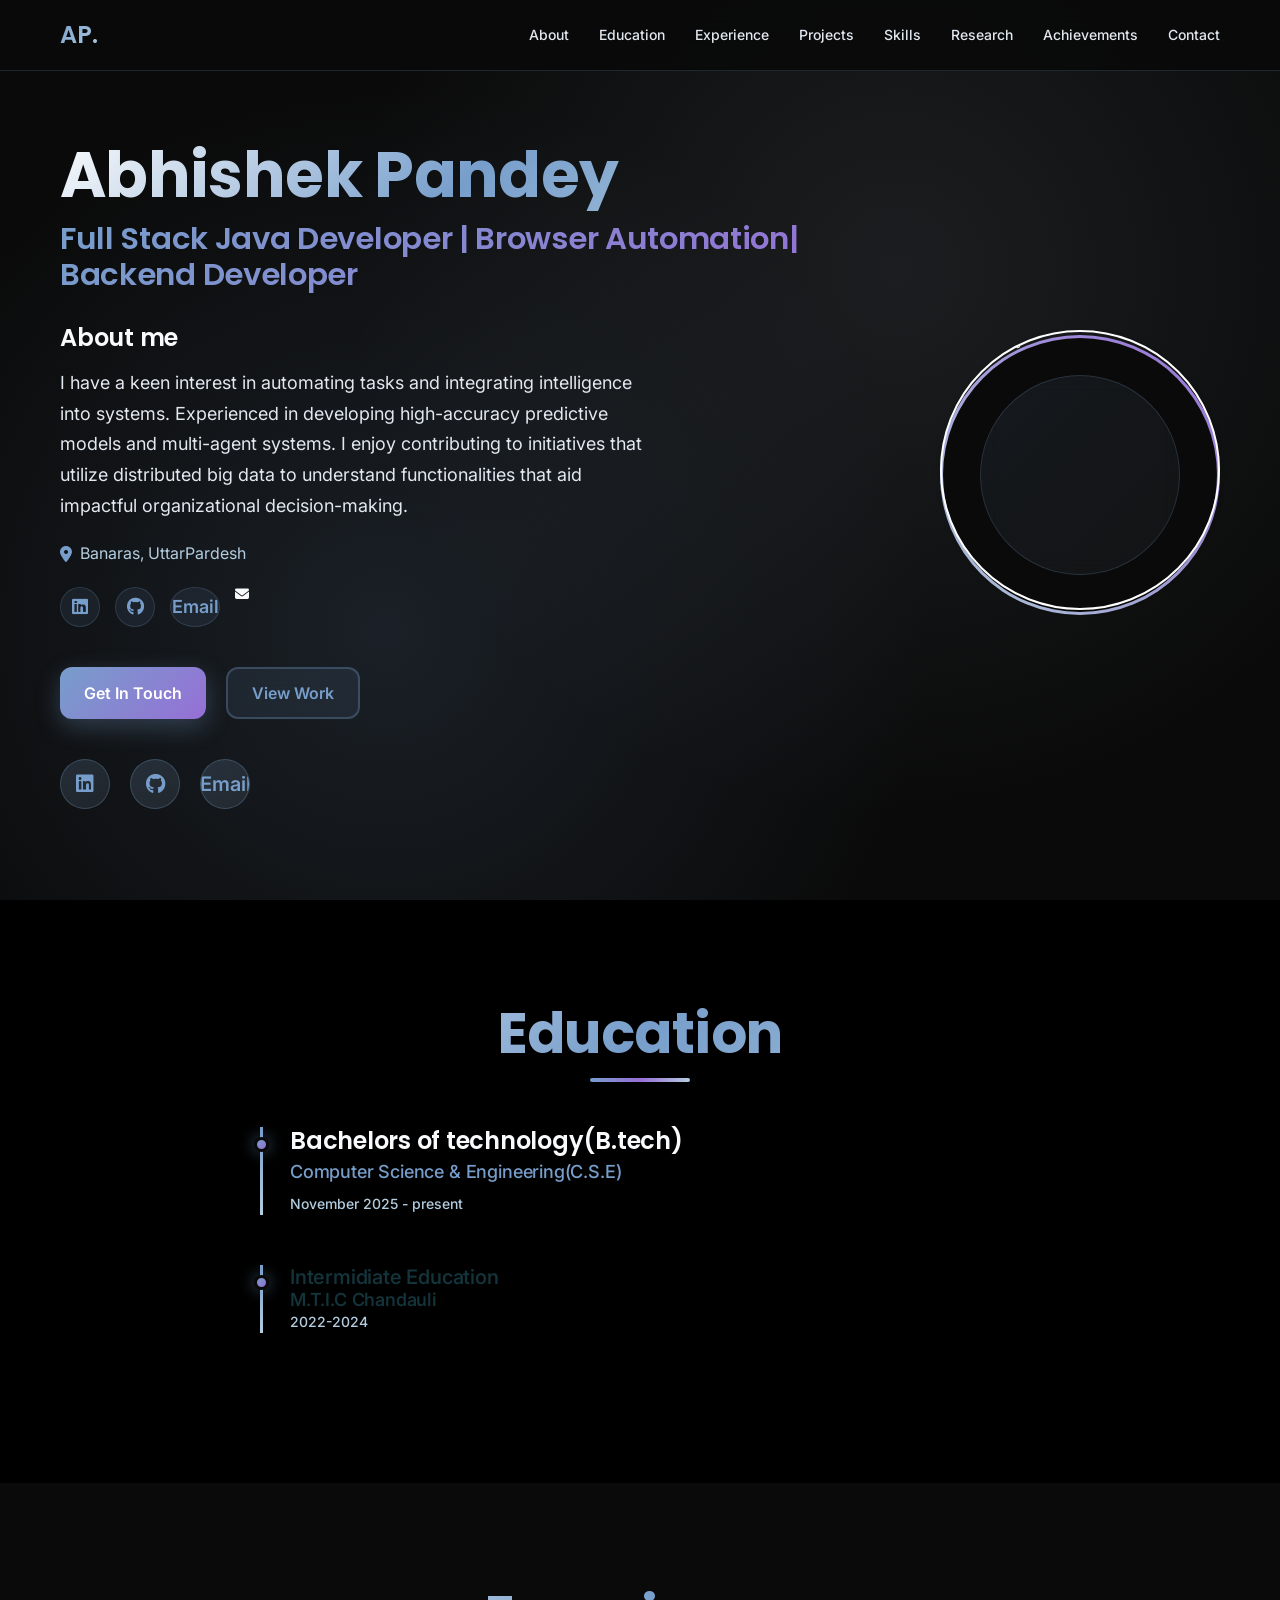
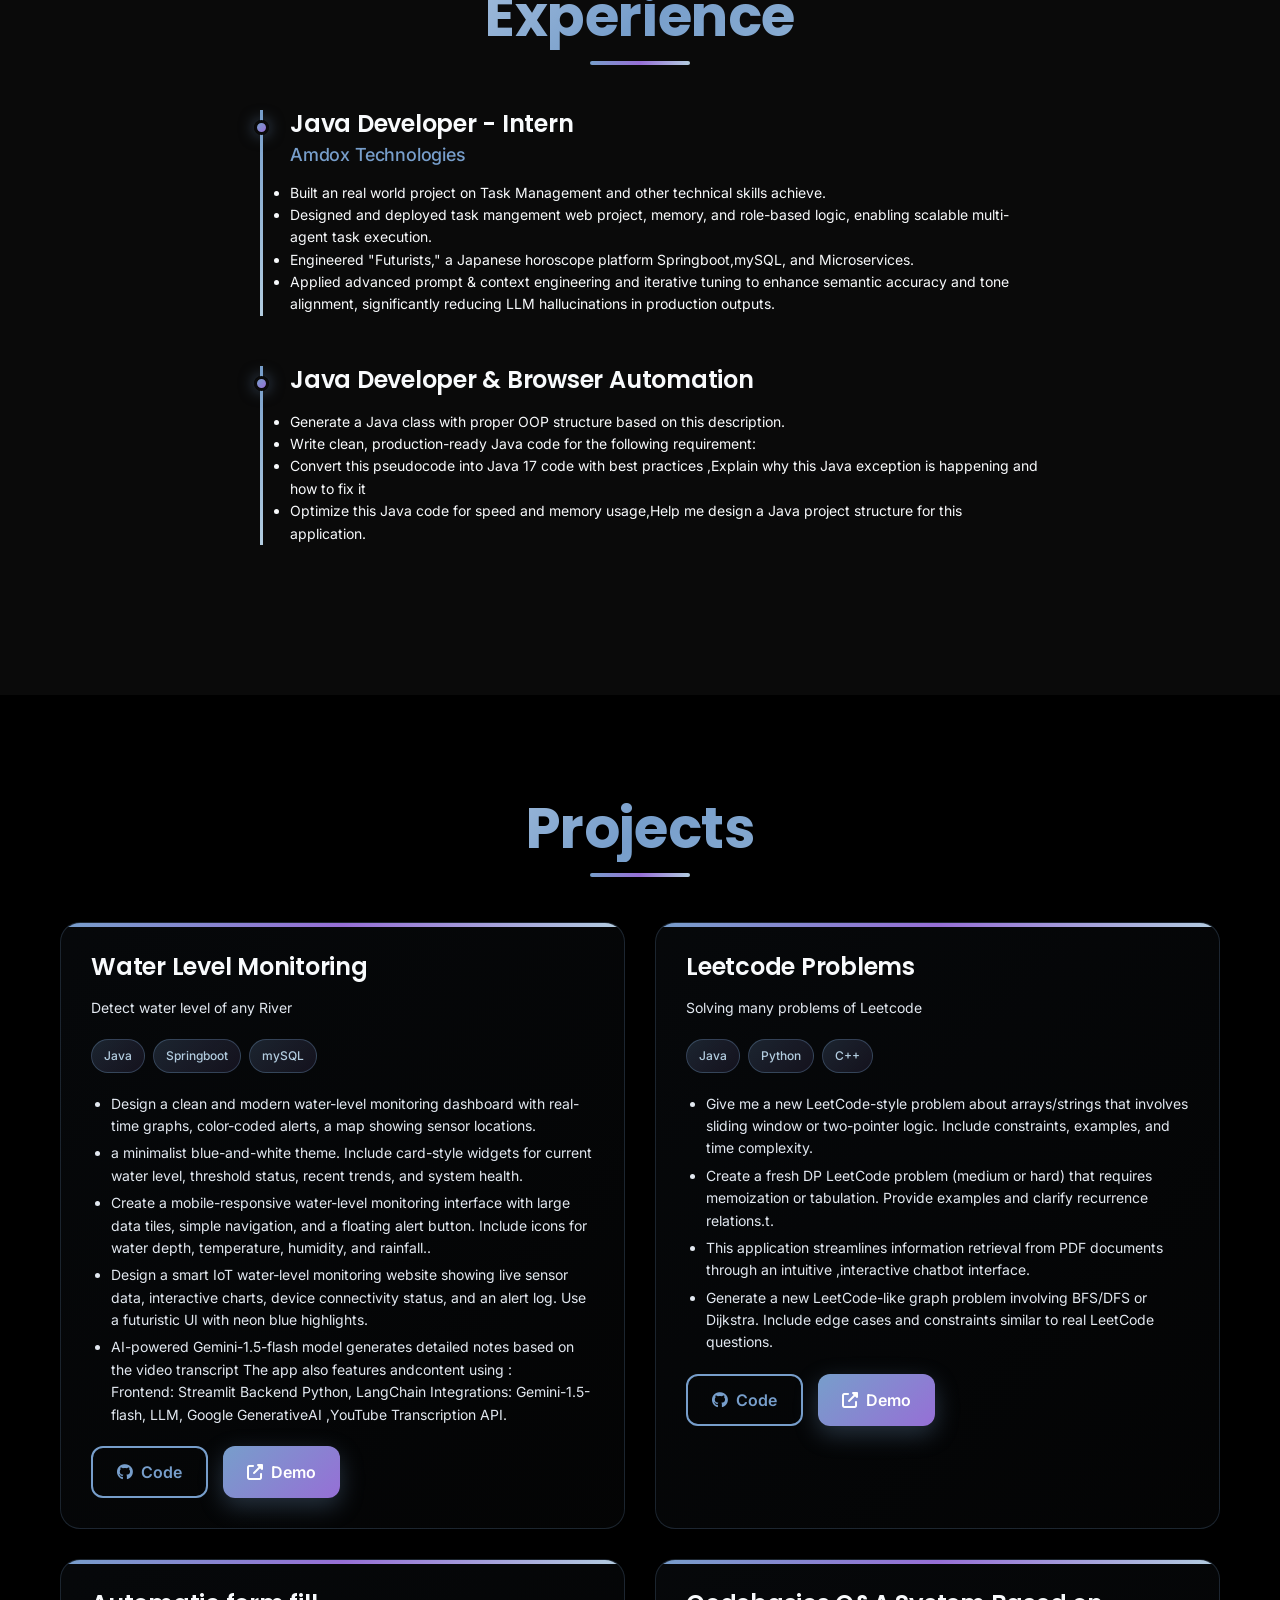
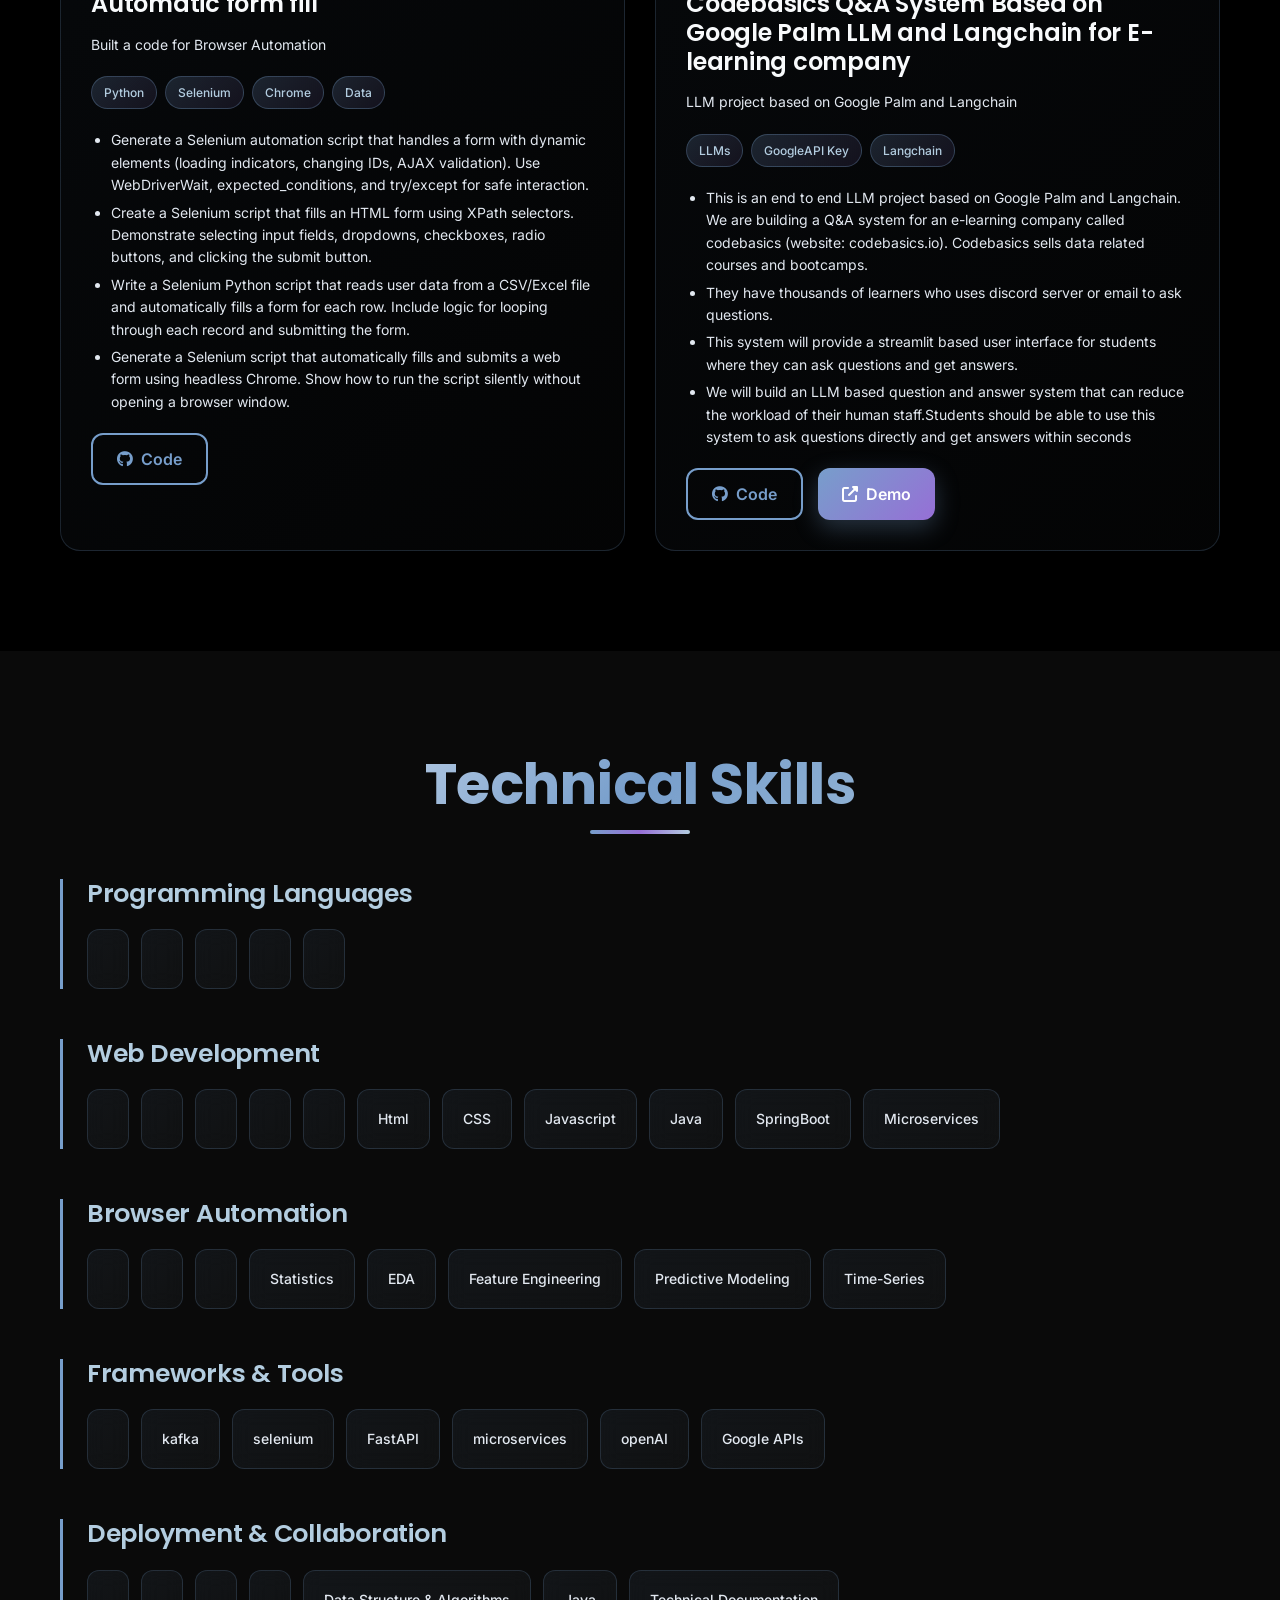
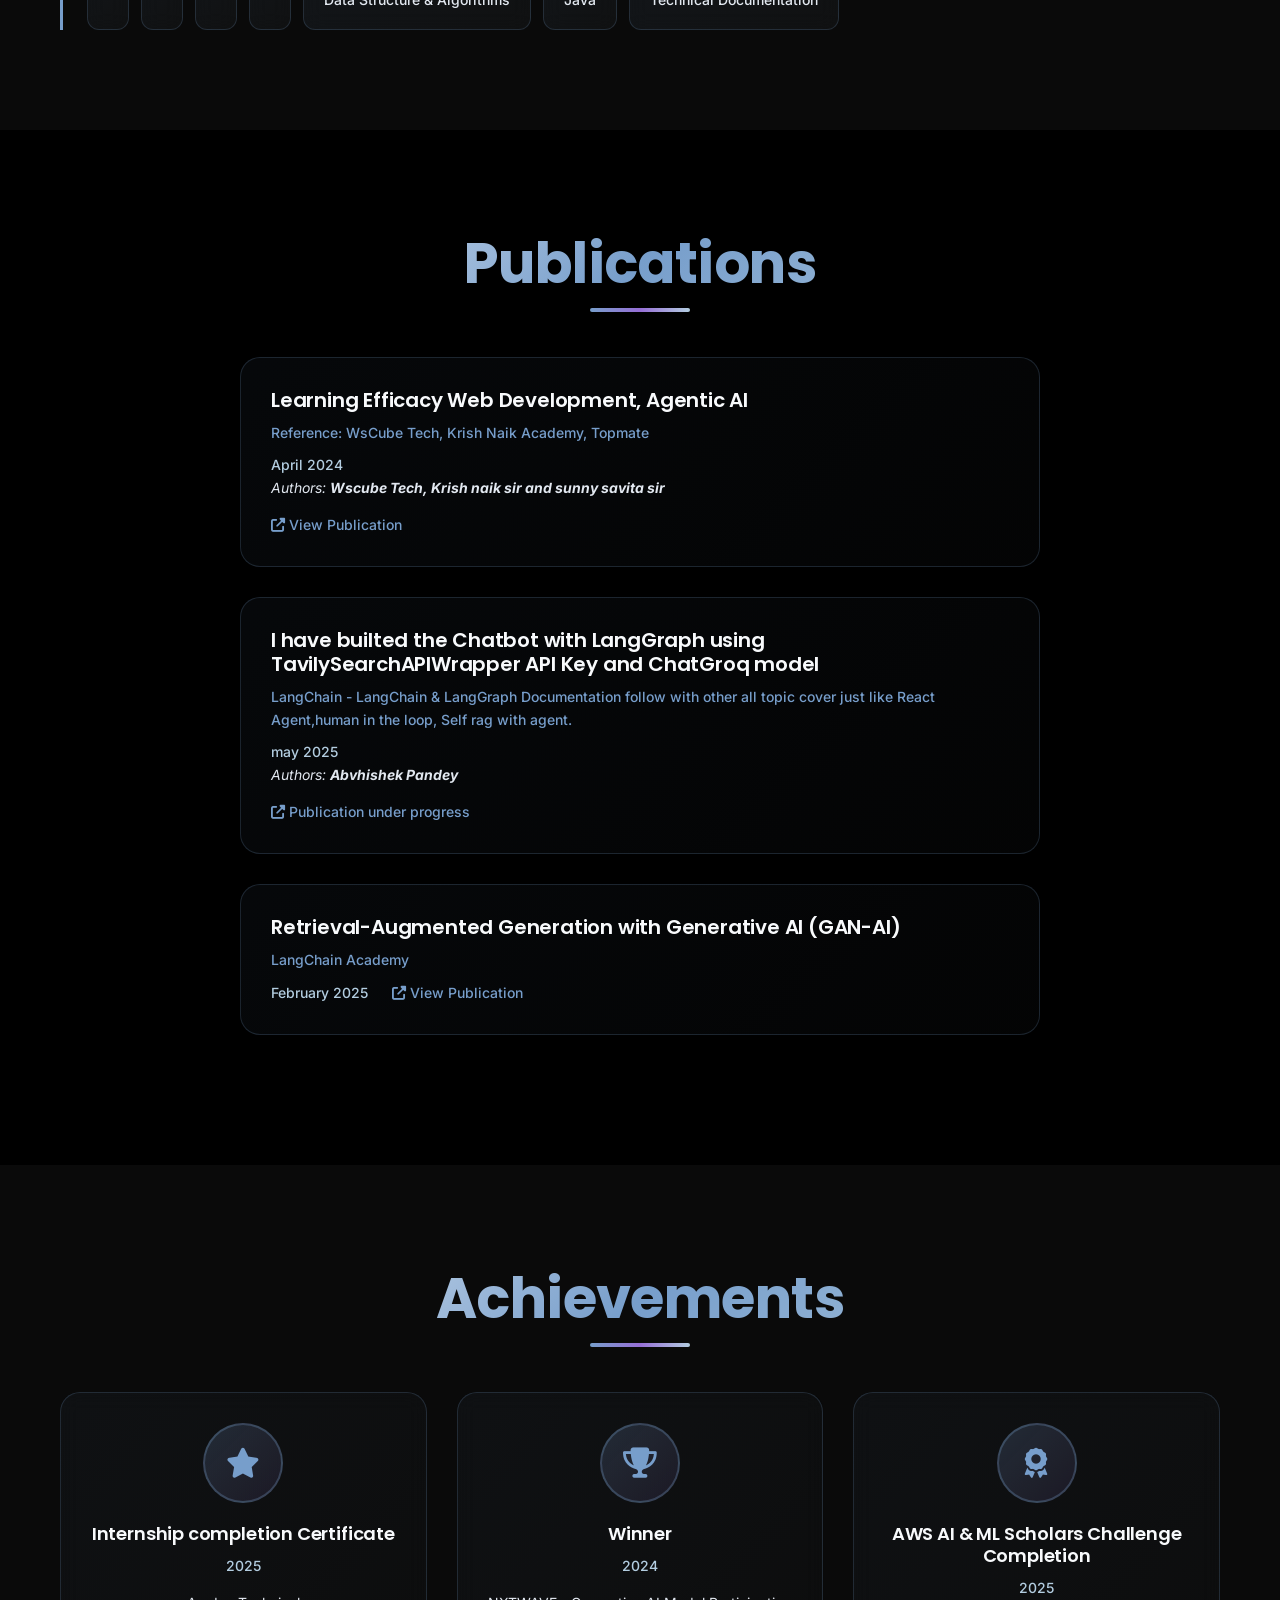
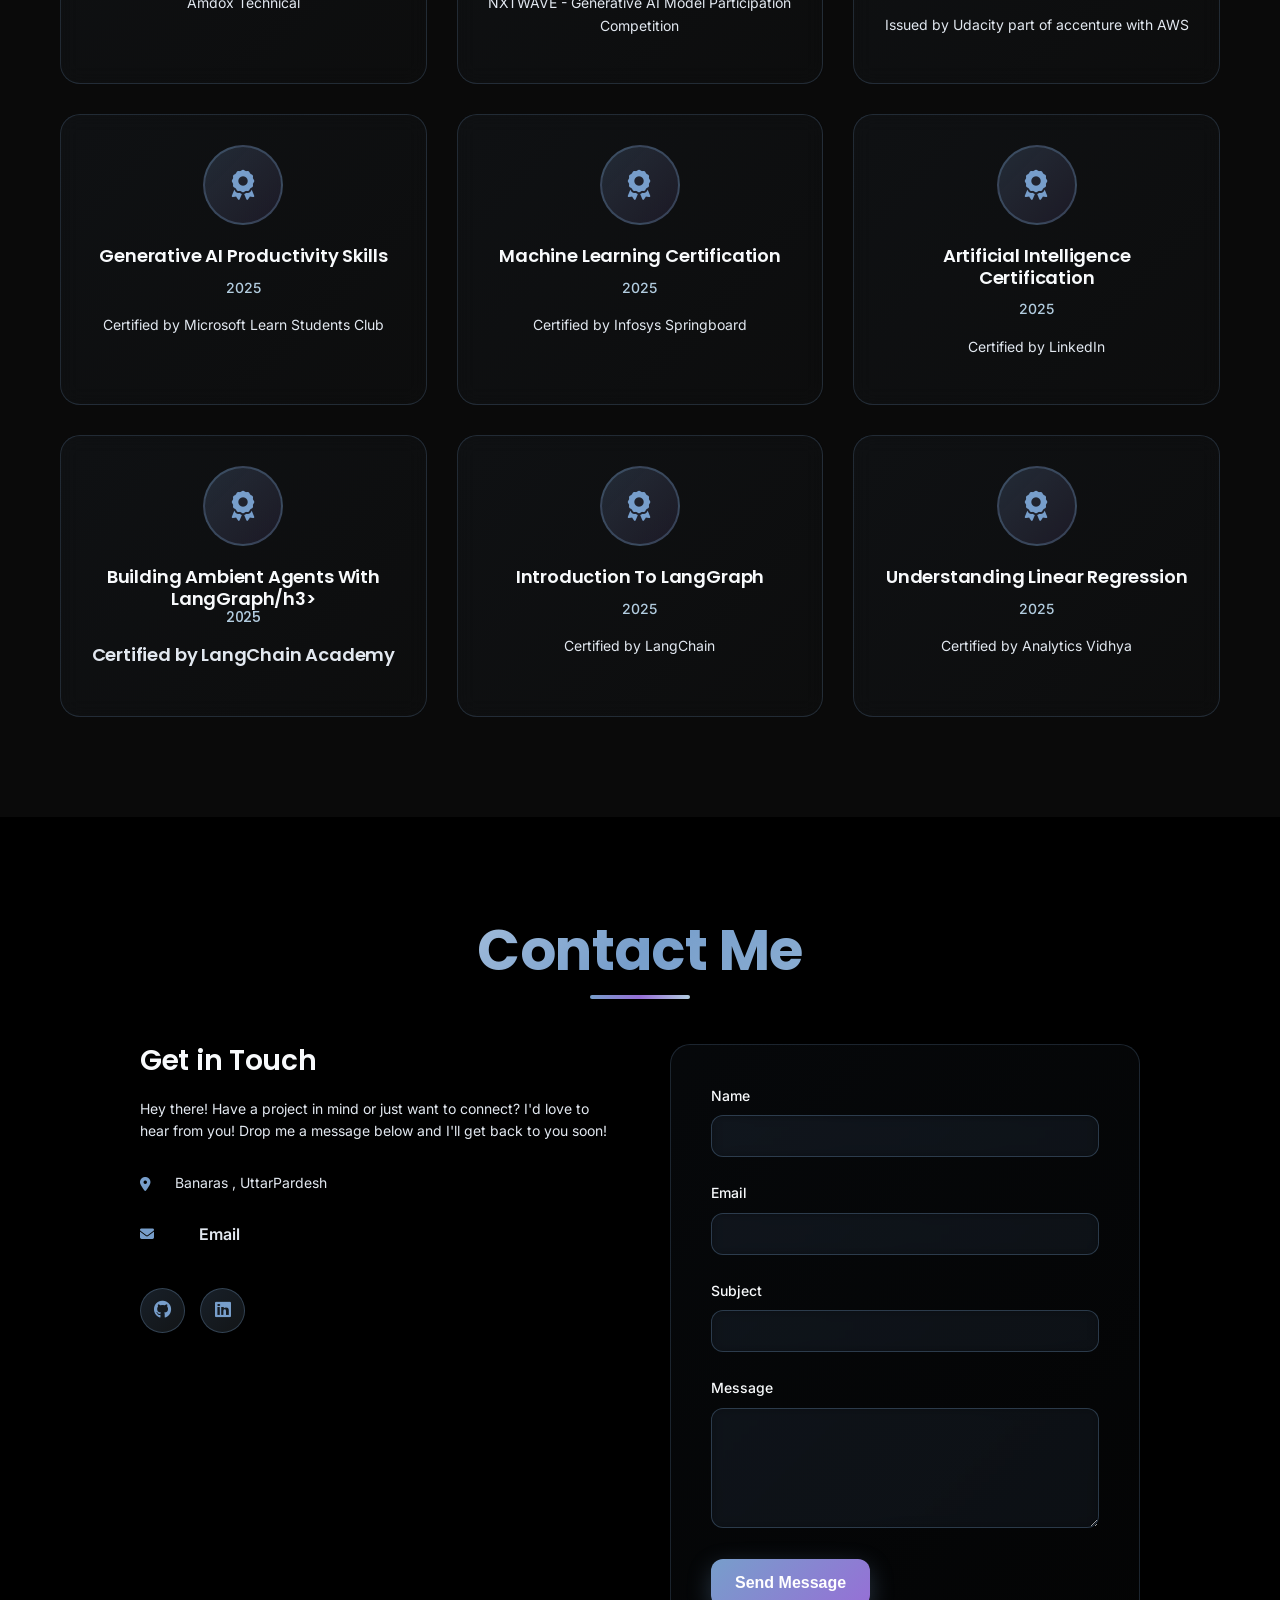
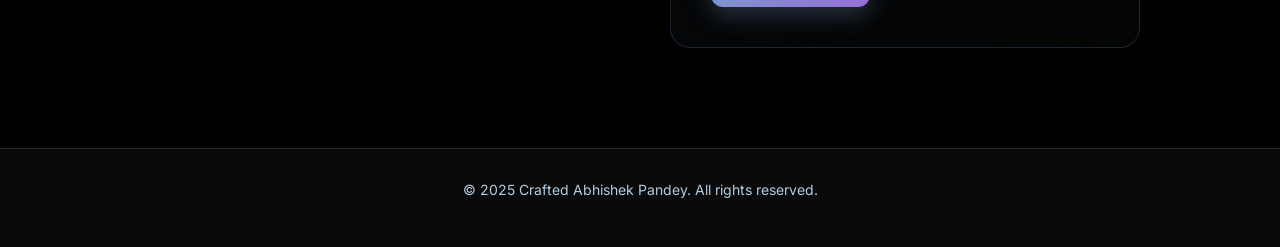
==== index.html @ 34f68b7c "first commit" ====
<!DOCTYPE html>
<html lang="en">
<head>
    <meta charset="UTF-8">
    <meta name="viewport" content="width=device-width, initial-scale=1.0">
    <title>Abhishek Pandey - Web Developer | Web design| Java developer</title>
    <meta name="description" content="Abhishek Pandey - web Developer , Browser Automation , Solve 360++ problems on Leetcode.">
    <meta name="keywords" content="Web devlopeer, Browser Automation, Java developer, Python">
    <meta name="author" content="Abhishek Pandey">
    <link rel="canonical" href="https://AbhishekPandey.dev">
    
    
    <!-- Fonts -->
    <link href="https://fonts.googleapis.com/css2?family=Poppins:wght@300;400;500;600;700&family=Inter:wght@300;400;500;600;700&display=swap" rel="stylesheet">
        
    <!-- Stylesheets -->
    <link rel="stylesheet" href="style.css">

    
    <!-- Devicon for technology logos -->
    <link rel="stylesheet" href="https://cdn.jsdelivr.net/gh/devicons/devicon@v2.16.0/devicon.min.css">

    <!-- Font Awesome 6 for generic icons (like fa-brain, fa-link) -->
    <link rel="stylesheet" href="https://cdnjs.cloudflare.com/ajax/libs/font-awesome/6.5.0/css/all.min.css">



    

    
    <!-- Schema.org structured data -->
    <script type="application/ld+json">
    {
        "@context": "https://schema.org",
        "@type": "Person",
        "name": "Abhishek Pandey",
        "jobTitle": "Web Developer & Browser Automation",
        "email": "abhishekpandit08939@gmail.com",
        "url": "https://Abhishekpandey.dev",
        "sameAs": [
            "https://linkedin.com/in/Abhishek-Pandey",
            "https://github.com/Abhishek-Pandey"
        ],
        "alumniOf": [
            {
                "@type": "B.Tech(C.S.E)",
                
            }
           
        ]
    }
    </script>
</head>
<body>
    <!-- Particle Background -->
    <div id="particles-background"></div>

    <!-- Navigation -->
    <nav class="navbar" id="navbar">
        <div class="nav-container">
            <div class="nav-logo">
                <a href="#home">AP.</a>
            </div>
            <ul class="nav-menu" id="nav-menu">
                <li class="nav-item"><a href="#about" class="nav-link">About</a></li>
                <li class="nav-item"><a href="#education" class="nav-link">Education</a></li>
                <li class="nav-item"><a href="#experience" class="nav-link">Experience</a></li>
                <li class="nav-item"><a href="#projects" class="nav-link">Projects</a></li>
                <li class="nav-item"><a href="#skills" class="nav-link">Skills</a></li>
                <li class="nav-item"><a href="#publications" class="nav-link">Research</a></li>
                <li class="nav-item"><a href="#achievements" class="nav-link">Achievements</a></li>
                <li class="nav-item"><a href="#contact" class="nav-link">Contact</a></li>
            </ul>
            <div class="hamburger" id="hamburger">
                <span class="bar"></span>
                <span class="bar"></span>
                <span class="bar"></span>
            </div>
        </div>
    </nav>

    <!-- Hero/About Section -->
    <section id="about" class="hero">
        <div class="container">
            <div class="hero-layout">
                <div class="hero-content">
                    <h1 class="hero-title">Abhishek Pandey</h1>
                    <h2 class="hero-subtitle">Full Stack Java Developer | Browser Automation| Backend Developer</h2>
                    <div class="about-me-section">
                        <h3 class="about-title">About me</h3>
                        <p class="hero-description">
                            I have a keen interest in automating tasks and integrating intelligence into systems.
                            Experienced in developing high-accuracy predictive models and multi-agent systems.
                            I enjoy contributing to initiatives that utilize distributed big data to understand functionalities
                            that aid impactful organizational decision-making.
                        </p>
                        <div class="hero-location">
                            <i class="fas fa-map-marker-alt"></i>
                            <span>Banaras, UttarPardesh </span>
                        </div>
                        <div class="contact-social">
                            <a href="https://www.linkedin.com/in/abhishek-pandey-846160336" target="_blank" aria-label="LinkedIn">
                                <i class="fab fa-linkedin"></i>
                            </a>
                            <a href="https://github.com/Abhishekpandey9335" target="_blank" aria-label="GitHub">
                                <i class="fab fa-github"></i>
                            </a>
                            <a class="btn" href="mailto:abhishekpandit08939@gmail.com">Email</a>
                                <i class="fas fa-envelope"></i>
                            </a>
                        </div>
                    </div>
                    <div class="hero-cta">
                        <a href="#contact" class="btn btn-primary">Get In Touch</a>
                        <a href="#projects" class="btn btn-secondary">View Work</a>
                    </div>
                    <div class="hero-social">
                        <a href="https://www.linkedin.com/in/abhishek-pandey-846160336" target="_blank" aria-label="LinkedIn"><i class="fab fa-linkedin"></i></a>
                        <a href="https://github.com/Abhishekpandey9335" target="_blank" aria-label="GitHub"><i class="fab fa-github"></i></a>
                        <a class="btn" href="mailto:abhishekpandit08939@gmail.com">Email</a>
                    </div>
                </div>
                
                <!-- Animated Circle Container -->
                <div class="animated-circle-container">
                    <div class="animated-circle" id="animated-circle">
                        <div class="circle-border"></div>
                        <div class="circle-particles" id="circle-particles"></div>
                        <div class="circle-content">
                            <div class="profile-photo">
                                <span class="my-profile-photo">
                                    <img src="https://media.licdn.com/dms/image/v2/D4D03AQHYDF2ULRgpuQ/profile-displayphoto-scale_400_400/B4DZrO4XyDKIAg-/0/1764407478703?e=1766016000&v=beta&t=eWybjT80p9aWAwY9nrEj5lrR-aaHqBHr8TGY2GrEG6A" alt="my-photo">
                                </span>
                            </div>
                        </div>
                    </div>
                </div>
            </div>
        </div>
    </section>

   <!-- Education Section -->
   <section id="education" class="section">
    <div class="container">
        <h2 class="section-title">Education</h2>
        <div class="education-timeline">
            <div class="timeline-item">
                <div class="timeline-content">
                    <h3>Bachelors of technology(B.tech)</h3>
                    <h4>Computer Science & Engineering(C.S.E)</h4>
                    <span class="timeline-date">November 2025 - present</span>
                    
                </div>
            </div>
            <div class="timeline-item">
                <h3>Intermidiate Education</h3>
                    <h4>M.T.I.C Chandauli</h4>
                    <span class="timeline-date">2022-2024</span>
          
            </div>
        </div>
    </div>
</section>

<!-- Experience Section -->
<section id="experience" class="section">
    <div class="container">
        <h2 class="section-title">Experience</h2>
        <div class="experience-timeline">

            <div class="timeline-item">
                <div class="timeline-content">
                    <h3>Java Developer - Intern</h3>
                    <h4>Amdox Technologies</h4>
                    <span class="timeline-date"></span>
                    <p>
                        <ul>
                            <li>
                              Built an real world project on Task Management and other technical skills achieve.
                            </li>
                            <li>
                              Designed and deployed task mangement web project, memory, and role-based logic, enabling scalable multi-agent task execution.
                            </li>
                            <li>
                              Engineered "Futurists," a Japanese horoscope platform Springboot,mySQL, and Microservices.
                            </li>
                            <li>
                              Applied advanced prompt & context engineering and iterative tuning to enhance semantic accuracy and tone alignment, significantly reducing LLM hallucinations in production outputs.
                            </li>
                          </ul>
                    </p>
                </div>
            </div>

            <div class="timeline-item">
                <div class="timeline-content">
                    <h3>Java Developer & Browser Automation</h3>
                    <h4></h4>
                    <span class="timeline-date"></span>
                    <p>
                        <ul>
                            <li>Generate a Java class with proper OOP structure based on this description.</li>
                            <li>Write clean, production-ready Java code for the following requirement:</li>
                            <li>Convert this pseudocode into Java 17 code with best practices ,Explain why this Java exception is happening and how to fix it</li>
                            <li>Optimize this Java code for speed and memory usage,Help me design a Java project structure for this application.</li>
                        </ul>    
                    </p>
                </div>
            </div>

           
        </div>
    </div>
</section>

<!-- Projects Section -->
<section id="projects" class="section">
    <div class="container">
        <h2 class="section-title">Projects</h2>
        <div class="projects-grid">

            <div class="project-card">
                <div class="project-content">
                    <h3>Water Level Monitoring</h3>
                    <p>Detect water level of any River</p>
                    <div class="project-tech">
                        <span class="tech-tag">Java</span>
                        <span class="tech-tag">Springboot</span>
                        <span class="tech-tag">mySQL<span>
                    </div>
                    <div class="project-highlights">
                        <ul>
                            <li>Design a clean and modern water-level monitoring dashboard with real-time graphs, color-coded alerts, a map showing sensor locations. </li>
                            <li> a minimalist blue-and-white theme. Include card-style widgets for current water level, threshold status, recent trends, and system health.</li>
                            <li>Create a mobile-responsive water-level monitoring interface with large data tiles, simple navigation, and a floating alert button. Include icons for water depth, temperature, humidity, and rainfall..</li>
                            <li>Design a smart IoT water-level monitoring website showing live sensor data, interactive charts, device connectivity status, and an alert log. Use a futuristic UI with neon blue highlights. </li>
                          <li>AI-powered Gemini-1.5-flash model generates detailed notes based on the video transcript The app also features andcontent using :
                        <br>
                             Frontend: Streamlit Backend  Python, LangChain Integrations: Gemini-1.5-flash, LLM, Google GenerativeAI ,YouTube Transcription API.</li>
                        </ul>
                    </div>
                    <div class="project-links">
                        <a href="https://github.com/Abhishekpandey9335/detect-depth-of-a-river-Abhishek-apndey" target="_blank" class="btn btn-outline">
                            <i class="fab fa-github"></i> Code
                        </a>
                        <a href="https://github.com/Abhishekpandey9335/detect-depth-of-a-river-Abhishek-apndey" target="_blank" class="btn btn-primary">
                            <i class="fas fa-external-link-alt"></i> Demo
                        </a>
                    </div>
                </div>
            </div>
            
           
            

            <div class="project-card">
                <div class="project-content">
                    <h3>Leetcode Problems</h3>
                    <p>Solving many problems of Leetcode</p>
                    <div class="project-tech">
                        <span class="tech-tag">Java </span>
                        <span class="tech-tag">Python</span>
                        <span class="tech-tag">C++</span>
                    </div>
                    <div class="project-highlights">
                        <ul>
                            <li>Give me a new LeetCode-style problem about arrays/strings that involves sliding window or two-pointer logic. Include constraints, examples, and time complexity.</li>
                            <li>Create a fresh DP LeetCode problem (medium or hard) that requires memoization or tabulation. Provide examples and clarify recurrence relations.t.</li>
                            <li> This application streamlines information retrieval from PDF documents through an intuitive ,interactive chatbot interface.</li>
                            <li>Generate a new LeetCode-like graph problem involving BFS/DFS or Dijkstra. Include edge cases and constraints similar to real LeetCode questions.</li>
                        </ul>
                    </div>
                    <div class="project-links">
                        <a href="https://github.com/Abhishekpandey9335/Leetcode-DSA-Problem" target="_blank" class="btn btn-outline">
                            <i class="fab fa-github"></i> Code
                        </a>
                        <a href="https://github.com/Abhishekpandey9335/Leetcode-DSA-Problem" target="_blank" class="btn btn-primary">
                            <i class="fas fa-external-link-alt"></i> Demo
                        </a>
                    </div>
                </div>
            </div>

            <div class="project-card">
                <div class="project-content">
                    <h3>Automatic form fill</h3>
                    <p> Built a code for Browser Automation</p>
                    <div class="project-tech">
                        <span class="tech-tag">Python</span>
                        <span class="tech-tag">Selenium</span>
                        <span class="tech-tag">Chrome</span>
                        <span class="tech-tag">Data</span>
                    </div>
                    <div class="project-highlights">
                        <ul class="project-details">
                            <li>Generate a Selenium automation script that handles a form with dynamic elements (loading indicators, changing IDs, AJAX validation). Use WebDriverWait, expected_conditions, and try/except for safe interaction.</li>
                            <li>Create a Selenium script that fills an HTML form using XPath selectors. Demonstrate selecting input fields, dropdowns, checkboxes, radio buttons, and clicking the submit button.</li>
                            <li> Write a Selenium Python script that reads user data from a CSV/Excel file and automatically fills a form for each row. Include logic for looping through each record and submitting the form.</li>
                            <li>Generate a Selenium script that automatically fills and submits a web form using headless Chrome. Show how to run the script silently without opening a browser window.</li>
                        </ul>
                    </div>
                    <div class="project-links">
                        <a href="Generate a Selenium script that automatically fills and submits a web form using headless Chrome. Show how to run the script silently without opening a browser window." target="_blank" class="btn btn-outline">
                            <i class="fab fa-github"></i> Code
                        </a>
                        <!-- <a href="https://taskmanager.alexjohnson.dev" target="_blank" class="btn btn-primary">
                            <i class="fas fa-external-link-alt"></i> Demo
                        </a> -->
                    </div>
                </div>
            </div>
               <div class="project-card">
                <div class="project-content">
                    <h3> Codebasics Q&A System Based on Google Palm LLM and Langchain for E-learning company</h3>
                    <p>  LLM project based on Google Palm and Langchain</p>
                    <div class="project-tech">
                        <span class="tech-tag">LLMs</span>
                        <span class="tech-tag">GoogleAPI Key</span>
                        <span class="tech-tag">Langchain</span>
                        
                    </div>
                    <div class="project-highlights">
                        <ul class="project-details">
                            <li>This is an end to end LLM project based on Google Palm and Langchain. We are building a Q&A system for an e-learning company called codebasics (website: codebasics.io). Codebasics sells data related courses and bootcamps. </li>
                            <li>They have thousands of learners who uses discord server or email to ask questions. </li>
                            <li>This system will provide a streamlit based user interface for students where they can ask questions and get answers.</li>
                        <li>We will build an LLM based question and answer system that can reduce the workload of their human staff.Students should be able to use this system to ask questions directly and get answers within seconds
                        </li>
                        </ul>
                    </div>
                    <div class="project-links">
                        <a href="https://github.com/Abhishekpandey9335?tab=repositories" target="_blank" class="btn btn-outline">
                            <i class="fab fa-github"></i> Code
                        </a>
                      <a href="https://github.com/Abhishekpandey9335?tab=repositories+++" target="_blank" class="btn btn-primary">
                            <i class="fas fa-external-link-alt"></i> Demo
                        </a> 
                    </div>
                </div>
            </div>

           

           

        </div>
    </div>
</section>

<!-- Skills Section -->
<section id="skills" class="section">
    <div class="container">
        <h2 class="section-title">Technical Skills</h2>
        <div class="skills-minimalist">
            
            <div class="skill-category">
                <h3>Programming Languages</h3>
                <div class="skill-items-row">
                    <div class="skill-box">
                        <i class="devicon-python-plain colored"></i>
                    </div>
                    <div class="skill-box">
                        <i class="devicon-java-plain  colored"></i>
                    </div>
                    <div class="skill-box">
                        <i class="devicon-mysql-plain colored"></i>
                    </div>
                    <div class="skill-box">
                        <i class="devicon-html5-plain colored"></i>
                    </div>
                    <div class="skill-box">
                        <i class="devicon-css3-plain colored"></i>
                    </div>
                    <!-- <div class="skill-box">
                        <i class="devicon-r-original colored"></i>
                    </div> -->
                </div>
            </div>
            
            <div class="skill-category">
                <h3>Web Development</h3>
                <div class="skill-items-row">
                    <div class="skill-box">
                        <i class="devicon-javascript-original colored"></i>
                    </div>
                    <div class="skill-box">
                        <i class="devicon-springboot-original colored"></i>
                    </div>
                     <div class="skill-box">
                         <i class="devicon-microservices-plain-wordmark colored"></i>
          
                    </div>
                    <div class="skill-box">
                        <i class="devicon-java-plain-wordmark colored"></i>
                    </div>
                    <div class="skill-box">
                        
                    </div>
                    
                    
                    <!-- <div class="skill-box">
                        <span>Transformers</span>
                    </div> -->
                    
                    <div class="skill-box">
                        <span>Html</span>
                    </div>
                    <div class="skill-box">
                        <span>CSS</span>
                    </div>
                    <div class="skill-box">
                        <span>Javascript</span>
                    </div>
                    <div class="skill-box">
                        <span>Java</span>
                    </div>
                    <div class="skill-box">
                        <span>SpringBoot</span>
                    </div>
                    <div class="skill-box">
                        <span>Microservices</span>
                    </div>
                    
                   
                </div>
            </div>
            
            <div class="skill-category">
                <h3>Browser Automation</h3>
                <div class="skill-items-row">
                     <div class="skill-box">
                        <!-- <i class="devicon-pandas-original colored"></i> -->
                         <i class="devicon-python-plain colored"></i>
                    </div>
                    <div class="skill-box">
                        <!-- <i class="devicon-numpy-original colored"></i> -->
                        <i class="devicon-numpy-plain colored"></i>
          
                    </div>
                   
                    <div class="skill-box">
                        <i class="devicon-selenium-plain colored"></i>
                    </div>
                    <div class="skill-box">
                        <span>Statistics</span>
                    </div>
                    
                    <div class="skill-box">
                        <span>EDA</span>
                    </div>
                    <div class="skill-box">
                        <span>Feature Engineering</span>
                    </div>
                    <div class="skill-box">
                        <span>Predictive Modeling</span>
                    </div>
                    <div class="skill-box">
                        <span>Time-Series</span>
                    </div>
                </div>
            </div>
            
            <div class="skill-category">
                <h3>Frameworks & Tools</h3>
                <div class="skill-items-row">
                   
                    <div class="skill-box">
                        <i class="devicon-git-plain colored"></i>
                    </div>
                    
                    
                    <div class="skill-box">
                        <span>kafka</span>
                    </div>
                    <div class="skill-box">
                        <span>selenium</span>
                    </div>
                    <div class="skill-box">
                        <span>FastAPI</span>
                    </div>
                    <div class="skill-box">
                        <span>microservices</span>
                    </div>
                    <div class="skill-box">
                        <span>openAI</span>
                    </div>
                
                    <div class="skill-box">
                        <span>Google APIs</span>
                    </div>
                </div>
            </div>
            
            <div class="skill-category">
                <h3>Deployment & Collaboration</h3>
                <div class="skill-items-row">
                    <div class="skill-box">
                        <i class="devicon-github-original-wordmark"></i>
                    </div>
                    <div class="skill-box">
                        <i class="devicon-firebase-plain colored"></i>
                    </div>
                    <div class="skill-box">
                        <i class="devicon-amazonwebservices-plain-wordmark colored"></i>
                    </div>
                     <div class="skill-box">
                    <i class="devicon-azure-plain colored"></i>
                    </div>

                    <div class="skill-box">
                        <span>Data Structure & Algorithms</span>
                    </div>
                    <div class="skill-box">
                        <span>Java</span>
                    </div>
                    
                    <div class="skill-box">
                        <span>Technical Documentation</span>
                    </div>
                </div>
            </div>
        </div>
    </div>
</section>


    <!-- Publications Section -->
    <section id="publications" class="section">
        <div class="container">
            <h2 class="section-title">Publications</h2>
            <div class="publications-list">
                <div class="publication-item">
                    <h3>Learning Efficacy Web Development, Agentic AI  </h3>
                    <p class="publication-journal"> Reference: WsCube Tech, Krish Naik Academy, Topmate </p>
                    <span class="publication-year">April 2024</span>
                    <p class="publication-authors">Authors: <strong>Wscube Tech, Krish naik sir and sunny savita sir </strong></p>
                    <a href="https://krishnaikacademy.com/" target="_blank" class="publication-link">
                        <i class="fas fa-external-link-alt"></i> View Publication
                    </a>
                </div>

                <div class="publication-item">
                    <h3>I have builted the Chatbot with LangGraph  using TavilySearchAPIWrapper API Key and ChatGroq model</h3>
                    <p class="publication-journal">LangChain - LangChain & LangGraph Documentation follow with other all topic cover just like
                         React Agent,human in the loop, Self rag with agent. </p>
                    <span class="publication-year">may 2025</span>
                    <p class="publication-authors">Authors: <strong>Abvhishek Pandey</strong></p>
                    <a href="" target="_blank" class="publication-link">
                        <i class="fas fa-external-link-alt"></i> Publication under progress
                    </a>
                </div>

                <div class="publication-item">
                    <h3>Retrieval-Augmented Generation with Generative AI  (GAN-AI)</h3>
                    <p class="publication-journal">LangChain Academy</p>
                    <span class="publication-year">February 2025</span>
                   
                    <a href="https://academy.langchain.com/" target="_blank" class="publication-link">
                        <i class="fas fa-external-link-alt"></i> View Publication
                    </a>
                </div>

            </div>
        </div>
    </section>

    <!-- Achievements Section -->
    <section id="achievements" class="section">
        <div class="container">
            <h2 class="section-title">Achievements</h2>
            <div class="achievements-grid">

                <div class="achievement-card">
                    <div class="achievement-icon">
                        <i class="fas fa-star"></i>
                    </div>
                    <h3>Internship completion Certificate</h3>
                    <span class="achievement-year">2025</span>
                    <p>Amdox Technical <p>
                </div>
                 <div class="achievement-card">
                    <div class="achievement-icon">
                        <i class="fas fa-trophy"></i>
                    </div>
                    <h3> Winner</h3>
                    <span class="achievement-year">2024</span>
                    <p> NXTWAVE - Generative AI Model Participation Competition</p>
                </div>

                <div class="achievement-card">
                    <div class="achievement-icon">
                        <i class="fas fa-award"></i>
                    </div>
                    <h3>AWS AI & ML Scholars Challenge Completion</h3>
                    <span class="achievement-year">2025</span>
                    <p>Issued by Udacity part of accenture with AWS </p>
                </div>

                <div class="achievement-card">
                    <div class="achievement-icon">
                        <i class="fas fa-award"></i>
                    </div>
                    <h3>Generative AI Productivity Skills</h3>
                    <span class="achievement-year">2025</span>
                    <p>Certified by Microsoft Learn Students Club</p>
                </div>

                <div class="achievement-card">
                    <div class="achievement-icon">
                        <i class="fas fa-award"></i>
                    </div>
                    <h3>Machine Learning Certification</h3>
                    <span class="achievement-year">2025</span>
                    <p>Certified by Infosys Springboard</p>
                </div>
                <div class="achievement-card">
                    <div class="achievement-icon">
                        <i class="fas fa-award"></i>
                    </div>
                    <h3>Artificial Intelligence Certification</h3>
                    <span class="achievement-year">2025</span>
                    <p>Certified by LinkedIn</p>
                </div>
                <div class="achievement-card">
                    <div class="achievement-icon">
                        <i class="fas fa-award"></i>
                    </div>
                    <h3>Building Ambient Agents With LangGraph/h3>
                    <span class="achievement-year">2025</span>
                    <p>Certified by LangChain Academy</p>
                </div>
                <div class="achievement-card">
                    <div class="achievement-icon">
                        <i class="fas fa-award"></i>
                    </div>
                    <h3>Introduction To LangGraph </h3>
                    <span class="achievement-year">2025</span>
                    <p>Certified by LangChain<p>
                </div>
                <div class="achievement-card">
                    <div class="achievement-icon">
                        <i class="fas fa-award"></i>
                    </div>
                    <h3>Understanding Linear Regression </h3>
                    <span class="achievement-year">2025</span>
                    <p>Certified by Analytics Vidhya</p>
                </div>


            </div>
        </div>
    </section>

    <!-- Extra-curricular Section -->
    

    <!-- Contact Section -->
  <section id="contact" class="section">
    <div class="container">
      <h2 class="section-title">Contact Me</h2>
      <div class="contact-content">
        <!-- Left: Contact Info -->
        <div class="contact-info">
          <h3>Get in Touch</h3>
          <p>Hey there! 
                    Have a project in mind or just want to connect? I'd love to hear from you! Drop me a message below and I'll get back to you soon!</p>
          <div class="contact-details">
            <div class="contact-item">
              <i class="fas fa-map-marker-alt"></i>
              <span>Banaras , UttarPardesh</span>
            </div>
            <div class="contact-item">
              <i class="fas fa-envelope"></i>
              <a class="btn" href="mailto:abhishekpandit08939@gmail.com">Email</a>
            </div>
        </div>
        <div class="contact-social">
            <a href="#" aria-label="GitHub"><i class="fab fa-github"></i></a>
            <a href="#" aria-label="LinkedIn"><i class="fab fa-linkedin"></i></a>
        </div>
        </div>
        <!-- Right: Contact Form -->
        <div class="contact-form-container">
          <form
            name="contact"
            id="contact-form"
            method="POST"
            data-netlify="true"
            netlify-honeypot="bot-field"
            class="contact-form"
          >
            <!-- Netlify hidden form-name -->
            <input type="hidden" name="form-name" method="POST"  value="contact" />
            <!-- Honeypot for spam -->
            <div style="display: none;">
              <label>Don't fill this out if you're human:
                <input name="bot-field" />
              </label>
            </div>

            <div class="form-group">
              <label for="name">Name</label>
              <input type="text" id="name" name="name" required />
            </div>
            <div class="form-group">
              <label for="email">Email</label>
              <input type="email" id="email" name="email" required />
            </div>
            <div class="form-group">
              <label for="subject">Subject</label>
              <input type="text" id="subject" name="subject" required />
            </div>
            <div class="form-group">
              <label for="message">Message</label>
              <textarea id="message" name="message" rows="5" required></textarea>
            </div>
            <button type="submit" class="btn btn-primary">Send Message</button>
          </form>
        </div>
      </div>
    </div>
  </section>
    <!-- Footer -->
    <footer class="footer">
        <div class="container">
            <p>&copy; 2025 Crafted Abhishek Pandey. All rights reserved.</p>
        </div>
    </footer>

    <!-- Scripts -->
     
       

    <script src="https://cdnjs.cloudflare.com/ajax/libs/gsap/3.12.2/gsap.min.js"></script>
    <script src="https://cdnjs.cloudflare.com/ajax/libs/gsap/3.12.2/ScrollTrigger.min.js"></script>

    
    <script src="app.js"></script>
</body>
</html>
---- style.css ----
:root {
  /* Primitive Color Tokens */
  --color-white: rgba(255, 255, 255, 1);
  --color-black: rgba(0, 0, 0, 1);
  --color-cream-50: rgba(252, 252, 249, 1);
  --color-cream-100: rgba(255, 255, 253, 1);
  --color-gray-200: rgba(245, 245, 245, 1);
  --color-gray-300: rgba(167, 169, 169, 1);
  --color-gray-400: rgba(119, 124, 124, 1);
  --color-slate-500: rgba(98, 108, 113, 1);
  --color-brown-600: rgba(94, 82, 64, 1);
  --color-charcoal-700: rgba(31, 33, 33, 1);
  --color-charcoal-800: rgba(38, 40, 40, 1);
  --color-slate-900: rgba(19, 52, 59, 1);
  --color-teal-300: rgba(50, 184, 198, 1);
  --color-teal-400: rgba(45, 166, 178, 1);
  --color-teal-500: rgba(33, 128, 141, 1);
  --color-teal-600: rgba(29, 116, 128, 1);
  --color-teal-700: rgba(26, 104, 115, 1);
  --color-teal-800: rgba(41, 150, 161, 1);
  --color-red-400: rgba(255, 84, 89, 1);
  --color-red-500: rgba(192, 21, 47, 1);
  --color-orange-400: rgba(230, 129, 97, 1);
  --color-orange-500: rgba(168, 75, 47, 1);

  /* RGB versions for opacity control */
  --color-brown-600-rgb: 94, 82, 64;
  --color-teal-500-rgb: 33, 128, 141;
  --color-slate-900-rgb: 19, 52, 59;
  --color-slate-500-rgb: 98, 108, 113;
  --color-red-500-rgb: 192, 21, 47;
  --color-red-400-rgb: 255, 84, 89;
  --color-orange-500-rgb: 168, 75, 47;
  --color-orange-400-rgb: 230, 129, 97;

  /* Background color tokens (Light Mode) */
  --color-bg-1: rgba(59, 130, 246, 0.08); /* Light blue */
  --color-bg-2: rgba(245, 158, 11, 0.08); /* Light yellow */
  --color-bg-3: rgba(34, 197, 94, 0.08); /* Light green */
  --color-bg-4: rgba(239, 68, 68, 0.08); /* Light red */
  --color-bg-5: rgba(147, 51, 234, 0.08); /* Light purple */
  --color-bg-6: rgba(249, 115, 22, 0.08); /* Light orange */
  --color-bg-7: rgba(236, 72, 153, 0.08); /* Light pink */
  --color-bg-8: rgba(6, 182, 212, 0.08); /* Light cyan */

  /* Semantic Color Tokens (Light Mode) */
  --color-background: var(--color-cream-50);
  --color-surface: var(--color-cream-100);
  --color-text: var(--color-slate-900);
  --color-text-secondary: var(--color-slate-500);
  --color-primary: var(--color-teal-500);
  --color-primary-hover: var(--color-teal-600);
  --color-primary-active: var(--color-teal-700);
  --color-secondary: rgba(var(--color-brown-600-rgb), 0.12);
  --color-secondary-hover: rgba(var(--color-brown-600-rgb), 0.2);
  --color-secondary-active: rgba(var(--color-brown-600-rgb), 0.25);
  --color-border: rgba(var(--color-brown-600-rgb), 0.2);
  --color-btn-primary-text: var(--color-cream-50);
  --color-card-border: rgba(var(--color-brown-600-rgb), 0.12);
  --color-card-border-inner: rgba(var(--color-brown-600-rgb), 0.12);
  --color-error: var(--color-red-500);
  --color-success: var(--color-teal-500);
  --color-warning: var(--color-orange-500);
  --color-info: var(--color-slate-500);
  --color-focus-ring: rgba(var(--color-teal-500-rgb), 0.4);
  --color-select-caret: rgba(var(--color-slate-900-rgb), 0.8);

  /* Common style patterns */
  --focus-ring: 0 0 0 3px var(--color-focus-ring);
  --focus-outline: 2px solid var(--color-primary);
  --status-bg-opacity: 0.15;
  --status-border-opacity: 0.25;
  --select-caret-light: url("data:image/svg+xml,%3Csvg xmlns='http://www.w3.org/2000/svg' width='16' height='16' viewBox='0 0 24 24' fill='none' stroke='%23134252' stroke-width='2' stroke-linecap='round' stroke-linejoin='round'%3E%3Cpolyline points='6 9 12 15 18 9'%3E%3C/polyline%3E%3C/svg%3E");
  --select-caret-dark: url("data:image/svg+xml,%3Csvg xmlns='http://www.w3.org/2000/svg' width='16' height='16' viewBox='0 0 24 24' fill='none' stroke='%23f5f5f5' stroke-width='2' stroke-linecap='round' stroke-linejoin='round'%3E%3Cpolyline points='6 9 12 15 18 9'%3E%3C/polyline%3E%3C/svg%3E");

  /* RGB versions for opacity control */
  --color-success-rgb: 33, 128, 141;
  --color-error-rgb: 192, 21, 47;
  --color-warning-rgb: 168, 75, 47;
  --color-info-rgb: 98, 108, 113;

  /* Typography */
  --font-family-base: "FKGroteskNeue", "Geist", "Inter", -apple-system,
    BlinkMacSystemFont, "Segoe UI", Roboto, sans-serif;
  --font-family-mono: "Berkeley Mono", ui-monospace, SFMono-Regular, Menlo,
    Monaco, Consolas, monospace;
  --font-size-xs: 11px;
  --font-size-sm: 12px;
  --font-size-base: 14px;
  --font-size-md: 14px;
  --font-size-lg: 16px;
  --font-size-xl: 18px;
  --font-size-2xl: 20px;
  --font-size-3xl: 24px;
  --font-size-4xl: 30px;
  --font-weight-normal: 400;
  --font-weight-medium: 500;
  --font-weight-semibold: 550;
  --font-weight-bold: 600;
  --line-height-tight: 1.2;
  --line-height-normal: 1.5;
  --letter-spacing-tight: -0.01em;

  /* Spacing */
  --space-0: 0;
  --space-1: 1px;
  --space-2: 2px;
  --space-4: 4px;
  --space-6: 6px;
  --space-8: 8px;
  --space-10: 10px;
  --space-12: 12px;
  --space-16: 16px;
  --space-20: 20px;
  --space-24: 24px;
  --space-32: 32px;

  /* Border Radius */
  --radius-sm: 6px;
  --radius-base: 8px;
  --radius-md: 10px;
  --radius-lg: 12px;
  --radius-full: 9999px;

  /* Shadows */
  --shadow-xs: 0 1px 2px rgba(0, 0, 0, 0.02);
  --shadow-sm: 0 1px 3px rgba(0, 0, 0, 0.04), 0 1px 2px rgba(0, 0, 0, 0.02);
  --shadow-md: 0 4px 6px -1px rgba(0, 0, 0, 0.04),
    0 2px 4px -1px rgba(0, 0, 0, 0.02);
  --shadow-lg: 0 10px 15px -3px rgba(0, 0, 0, 0.04),
    0 4px 6px -2px rgba(0, 0, 0, 0.02);
  --shadow-inset-sm: inset 0 1px 0 rgba(255, 255, 255, 0.15),
    inset 0 -1px 0 rgba(0, 0, 0, 0.03);

  /* Animation */
  --duration-fast: 150ms;
  --duration-normal: 250ms;
  --ease-standard: cubic-bezier(0.16, 1, 0.3, 1);

  /* Layout */
  --container-sm: 640px;
  --container-md: 768px;
  --container-lg: 1024px;
  --container-xl: 1280px;
}

/* Dark mode colors */
@media (prefers-color-scheme: dark) {
  :root {
    /* RGB versions for opacity control (Dark Mode) */
    --color-gray-400-rgb: 119, 124, 124;
    --color-teal-300-rgb: 50, 184, 198;
    --color-gray-300-rgb: 167, 169, 169;
    --color-gray-200-rgb: 245, 245, 245;

    /* Background color tokens (Dark Mode) */
    --color-bg-1: rgba(29, 78, 216, 0.15); /* Dark blue */
    --color-bg-2: rgba(180, 83, 9, 0.15); /* Dark yellow */
    --color-bg-3: rgba(21, 128, 61, 0.15); /* Dark green */
    --color-bg-4: rgba(185, 28, 28, 0.15); /* Dark red */
    --color-bg-5: rgba(107, 33, 168, 0.15); /* Dark purple */
    --color-bg-6: rgba(194, 65, 12, 0.15); /* Dark orange */
    --color-bg-7: rgba(190, 24, 93, 0.15); /* Dark pink */
    --color-bg-8: rgba(8, 145, 178, 0.15); /* Dark cyan */
    
    /* Semantic Color Tokens (Dark Mode) */
    --color-background: var(--color-charcoal-700);
    --color-surface: var(--color-charcoal-800);
    --color-text: var(--color-gray-200);
    --color-text-secondary: rgba(var(--color-gray-300-rgb), 0.7);
    --color-primary: var(--color-teal-300);
    --color-primary-hover: var(--color-teal-400);
    --color-primary-active: var(--color-teal-800);
    --color-secondary: rgba(var(--color-gray-400-rgb), 0.15);
    --color-secondary-hover: rgba(var(--color-gray-400-rgb), 0.25);
    --color-secondary-active: rgba(var(--color-gray-400-rgb), 0.3);
    --color-border: rgba(var(--color-gray-400-rgb), 0.3);
    --color-error: var(--color-red-400);
    --color-success: var(--color-teal-300);
    --color-warning: var(--color-orange-400);
    --color-info: var(--color-gray-300);
    --color-focus-ring: rgba(var(--color-teal-300-rgb), 0.4);
    --color-btn-primary-text: var(--color-slate-900);
    --color-card-border: rgba(var(--color-gray-400-rgb), 0.2);
    --color-card-border-inner: rgba(var(--color-gray-400-rgb), 0.15);
    --shadow-inset-sm: inset 0 1px 0 rgba(255, 255, 255, 0.1),
      inset 0 -1px 0 rgba(0, 0, 0, 0.15);
    --button-border-secondary: rgba(var(--color-gray-400-rgb), 0.2);
    --color-border-secondary: rgba(var(--color-gray-400-rgb), 0.2);
    --color-select-caret: rgba(var(--color-gray-200-rgb), 0.8);

    /* Common style patterns - updated for dark mode */
    --focus-ring: 0 0 0 3px var(--color-focus-ring);
    --focus-outline: 2px solid var(--color-primary);
    --status-bg-opacity: 0.15;
    --status-border-opacity: 0.25;
    --select-caret-light: url("data:image/svg+xml,%3Csvg xmlns='http://www.w3.org/2000/svg' width='16' height='16' viewBox='0 0 24 24' fill='none' stroke='%23134252' stroke-width='2' stroke-linecap='round' stroke-linejoin='round'%3E%3Cpolyline points='6 9 12 15 18 9'%3E%3C/polyline%3E%3C/svg%3E");
    --select-caret-dark: url("data:image/svg+xml,%3Csvg xmlns='http://www.w3.org/2000/svg' width='16' height='16' viewBox='0 0 24 24' fill='none' stroke='%23f5f5f5' stroke-width='2' stroke-linecap='round' stroke-linejoin='round'%3E%3Cpolyline points='6 9 12 15 18 9'%3E%3C/polyline%3E%3C/svg%3E");

    /* RGB versions for dark mode */
    --color-success-rgb: var(--color-teal-300-rgb);
    --color-error-rgb: var(--color-red-400-rgb);
    --color-warning-rgb: var(--color-orange-400-rgb);
    --color-info-rgb: var(--color-gray-300-rgb);
  }
}

/* Data attribute for manual theme switching */
[data-color-scheme="dark"] {
  /* RGB versions for opacity control (dark mode) */
  --color-gray-400-rgb: 119, 124, 124;
  --color-teal-300-rgb: 50, 184, 198;
  --color-gray-300-rgb: 167, 169, 169;
  --color-gray-200-rgb: 245, 245, 245;

  /* Colorful background palette - Dark Mode */
  --color-bg-1: rgba(29, 78, 216, 0.15); /* Dark blue */
  --color-bg-2: rgba(180, 83, 9, 0.15); /* Dark yellow */
  --color-bg-3: rgba(21, 128, 61, 0.15); /* Dark green */
  --color-bg-4: rgba(185, 28, 28, 0.15); /* Dark red */
  --color-bg-5: rgba(107, 33, 168, 0.15); /* Dark purple */
  --color-bg-6: rgba(194, 65, 12, 0.15); /* Dark orange */
  --color-bg-7: rgba(190, 24, 93, 0.15); /* Dark pink */
  --color-bg-8: rgba(8, 145, 178, 0.15); /* Dark cyan */
  
  /* Semantic Color Tokens (Dark Mode) */
  --color-background: var(--color-charcoal-700);
  --color-surface: var(--color-charcoal-800);
  --color-text: var(--color-gray-200);
  --color-text-secondary: rgba(var(--color-gray-300-rgb), 0.7);
  --color-primary: var(--color-teal-300);
  --color-primary-hover: var(--color-teal-400);
  --color-primary-active: var(--color-teal-800);
  --color-secondary: rgba(var(--color-gray-400-rgb), 0.15);
  --color-secondary-hover: rgba(var(--color-gray-400-rgb), 0.25);
  --color-secondary-active: rgba(var(--color-gray-400-rgb), 0.3);
  --color-border: rgba(var(--color-gray-400-rgb), 0.3);
  --color-error: var(--color-red-400);
  --color-success: var(--color-teal-300);
  --color-warning: var(--color-orange-400);
  --color-info: var(--color-gray-300);
  --color-focus-ring: rgba(var(--color-teal-300-rgb), 0.4);
  --color-btn-primary-text: var(--color-slate-900);
  --color-card-border: rgba(var(--color-gray-400-rgb), 0.15);
  --color-card-border-inner: rgba(var(--color-gray-400-rgb), 0.15);
  --shadow-inset-sm: inset 0 1px 0 rgba(255, 255, 255, 0.1),
    inset 0 -1px 0 rgba(0, 0, 0, 0.15);
  --color-border-secondary: rgba(var(--color-gray-400-rgb), 0.2);
  --color-select-caret: rgba(var(--color-gray-200-rgb), 0.8);

  /* Common style patterns - updated for dark mode */
  --focus-ring: 0 0 0 3px var(--color-focus-ring);
  --focus-outline: 2px solid var(--color-primary);
  --status-bg-opacity: 0.15;
  --status-border-opacity: 0.25;
  --select-caret-light: url("data:image/svg+xml,%3Csvg xmlns='http://www.w3.org/2000/svg' width='16' height='16' viewBox='0 0 24 24' fill='none' stroke='%23134252' stroke-width='2' stroke-linecap='round' stroke-linejoin='round'%3E%3Cpolyline points='6 9 12 15 18 9'%3E%3C/polyline%3E%3C/svg%3E");
  --select-caret-dark: url("data:image/svg+xml,%3Csvg xmlns='http://www.w3.org/2000/svg' width='16' height='16' viewBox='0 0 24 24' fill='none' stroke='%23f5f5f5' stroke-width='2' stroke-linecap='round' stroke-linejoin='round'%3E%3Cpolyline points='6 9 12 15 18 9'%3E%3C/polyline%3E%3C/svg%3E");

  /* RGB versions for dark mode */
  --color-success-rgb: var(--color-teal-300-rgb);
  --color-error-rgb: var(--color-red-400-rgb);
  --color-warning-rgb: var(--color-orange-400-rgb);
  --color-info-rgb: var(--color-gray-300-rgb);
}

[data-color-scheme="light"] {
  /* RGB versions for opacity control (light mode) */
  --color-brown-600-rgb: 94, 82, 64;
  --color-teal-500-rgb: 33, 128, 141;
  --color-slate-900-rgb: 19, 52, 59;
  
  /* Semantic Color Tokens (Light Mode) */
  --color-background: var(--color-cream-50);
  --color-surface: var(--color-cream-100);
  --color-text: var(--color-slate-900);
  --color-text-secondary: var(--color-slate-500);
  --color-primary: var(--color-teal-500);
  --color-primary-hover: var(--color-teal-600);
  --color-primary-active: var(--color-teal-700);
  --color-secondary: rgba(var(--color-brown-600-rgb), 0.12);
  --color-secondary-hover: rgba(var(--color-brown-600-rgb), 0.2);
  --color-secondary-active: rgba(var(--color-brown-600-rgb), 0.25);
  --color-border: rgba(var(--color-brown-600-rgb), 0.2);
  --color-btn-primary-text: var(--color-cream-50);
  --color-card-border: rgba(var(--color-brown-600-rgb), 0.12);
  --color-card-border-inner: rgba(var(--color-brown-600-rgb), 0.12);
  --color-error: var(--color-red-500);
  --color-success: var(--color-teal-500);
  --color-warning: var(--color-orange-500);
  --color-info: var(--color-slate-500);
  --color-focus-ring: rgba(var(--color-teal-500-rgb), 0.4);

  /* RGB versions for light mode */
  --color-success-rgb: var(--color-teal-500-rgb);
  --color-error-rgb: var(--color-red-500-rgb);
  --color-warning-rgb: var(--color-orange-500-rgb);
  --color-info-rgb: var(--color-slate-500-rgb);
}

/* Base styles */
html {
  font-size: var(--font-size-base);
  font-family: var(--font-family-base);
  line-height: var(--line-height-normal);
  color: var(--color-text);
  background-color: var(--color-background);
  -webkit-font-smoothing: antialiased;
  box-sizing: border-box;
}

body {
  margin: 0;
  padding: 0;
}

*,
*::before,
*::after {
  box-sizing: inherit;
}

/* Typography */
h1,
h2,
h3,
h4,
h5,
h6 {
  margin: 0;
  font-weight: var(--font-weight-semibold);
  line-height: var(--line-height-tight);
  color: var(--color-text);
  letter-spacing: var(--letter-spacing-tight);
}

h1 {
  font-size: var(--font-size-4xl);
}
h2 {
  font-size: var(--font-size-3xl);
}
h3 {
  font-size: var(--font-size-2xl);
}
h4 {
  font-size: var(--font-size-xl);
}
h5 {
  font-size: var(--font-size-lg);
}
h6 {
  font-size: var(--font-size-md);
}

p {
  margin: 0 0 var(--space-16) 0;
}

a {
  color: var(--color-primary);
  text-decoration: none;
  transition: color var(--duration-fast) var(--ease-standard);
}

a:hover {
  color: var(--color-primary-hover);
}

code,
pre {
  font-family: var(--font-family-mono);
  font-size: calc(var(--font-size-base) * 0.95);
  background-color: var(--color-secondary);
  border-radius: var(--radius-sm);
}

code {
  padding: var(--space-1) var(--space-4);
}

pre {
  padding: var(--space-16);
  margin: var(--space-16) 0;
  overflow: auto;
  border: 1px solid var(--color-border);
}

pre code {
  background: none;
  padding: 0;
}

/* Buttons */
.btn {
  display: inline-flex;
  align-items: center;
  justify-content: center;
  padding: var(--space-8) var(--space-16);
  border-radius: var(--radius-base);
  font-size: var(--font-size-base);
  font-weight: 500;
  line-height: 1.5;
  cursor: pointer;
  transition: all var(--duration-normal) var(--ease-standard);
  border: none;
  text-decoration: none;
  position: relative;
}

.btn:focus-visible {
  outline: none;
  box-shadow: var(--focus-ring);
}

.btn--primary {
  background: var(--color-primary);
  color: var(--color-btn-primary-text);
}

.btn--primary:hover {
  background: var(--color-primary-hover);
}

.btn--primary:active {
  background: var(--color-primary-active);
}

.btn--secondary {
  background: var(--color-secondary);
  color: var(--color-text);
}

.btn--secondary:hover {
  background: var(--color-secondary-hover);
}

.btn--secondary:active {
  background: var(--color-secondary-active);
}

.btn--outline {
  background: transparent;
  border: 1px solid var(--color-border);
  color: var(--color-text);
}

.btn--outline:hover {
  background: var(--color-secondary);
}

.btn--sm {
  padding: var(--space-4) var(--space-12);
  font-size: var(--font-size-sm);
  border-radius: var(--radius-sm);
}

.btn--lg {
  padding: var(--space-10) var(--space-20);
  font-size: var(--font-size-lg);
  border-radius: var(--radius-md);
}

.btn--full-width {
  width: 100%;
}

.btn:disabled {
  opacity: 0.5;
  cursor: not-allowed;
}

/* Form elements */
.form-control {
  display: block;
  width: 100%;
  padding: var(--space-8) var(--space-12);
  font-size: var(--font-size-md);
  line-height: 1.5;
  color: var(--color-text);
  background-color: var(--color-surface);
  border: 1px solid var(--color-border);
  border-radius: var(--radius-base);
  transition: border-color var(--duration-fast) var(--ease-standard),
    box-shadow var(--duration-fast) var(--ease-standard);
}

textarea.form-control {
  font-family: var(--font-family-base);
  font-size: var(--font-size-base);
}

select.form-control {
  padding: var(--space-8) var(--space-12);
  -webkit-appearance: none;
  -moz-appearance: none;
  appearance: none;
  background-image: var(--select-caret-light);
  background-repeat: no-repeat;
  background-position: right var(--space-12) center;
  background-size: 16px;
  padding-right: var(--space-32);
}

/* Add a dark mode specific caret */
@media (prefers-color-scheme: dark) {
  select.form-control {
    background-image: var(--select-caret-dark);
  }
}

/* Also handle data-color-scheme */
[data-color-scheme="dark"] select.form-control {
  background-image: var(--select-caret-dark);
}

[data-color-scheme="light"] select.form-control {
  background-image: var(--select-caret-light);
}

.form-control:focus {
  border-color: var(--color-primary);
  outline: var(--focus-outline);
}

.form-label {
  display: block;
  margin-bottom: var(--space-8);
  font-weight: var(--font-weight-medium);
  font-size: var(--font-size-sm);
}

.form-group {
  margin-bottom: var(--space-16);
}

/* Card component */
.card {
  background-color: var(--color-surface);
  border-radius: var(--radius-lg);
  border: 1px solid var(--color-card-border);
  box-shadow: var(--shadow-sm);
  overflow: hidden;
  transition: box-shadow var(--duration-normal) var(--ease-standard);
}

.card:hover {
  box-shadow: var(--shadow-md);
}

.card__body {
  padding: var(--space-16);
}

.card__header,
.card__footer {
  padding: var(--space-16);
  border-bottom: 1px solid var(--color-card-border-inner);
}

/* Status indicators - simplified with CSS variables */
.status {
  display: inline-flex;
  align-items: center;
  padding: var(--space-6) var(--space-12);
  border-radius: var(--radius-full);
  font-weight: var(--font-weight-medium);
  font-size: var(--font-size-sm);
}

.status--success {
  background-color: rgba(
    var(--color-success-rgb, 33, 128, 141),
    var(--status-bg-opacity)
  );
  color: var(--color-success);
  border: 1px solid
    rgba(var(--color-success-rgb, 33, 128, 141), var(--status-border-opacity));
}

.status--error {
  background-color: rgba(
    var(--color-error-rgb, 192, 21, 47),
    var(--status-bg-opacity)
  );
  color: var(--color-error);
  border: 1px solid
    rgba(var(--color-error-rgb, 192, 21, 47), var(--status-border-opacity));
}

.status--warning {
  background-color: rgba(
    var(--color-warning-rgb, 168, 75, 47),
    var(--status-bg-opacity)
  );
  color: var(--color-warning);
  border: 1px solid
    rgba(var(--color-warning-rgb, 168, 75, 47), var(--status-border-opacity));
}

.status--info {
  background-color: rgba(
    var(--color-info-rgb, 98, 108, 113),
    var(--status-bg-opacity)
  );
  color: var(--color-info);
  border: 1px solid
    rgba(var(--color-info-rgb, 98, 108, 113), var(--status-border-opacity));
}

/* Container layout */
.container {
  width: 100%;
  margin-right: auto;
  margin-left: auto;
  padding-right: var(--space-16);
  padding-left: var(--space-16);
}

@media (min-width: 640px) {
  .container {
    max-width: var(--container-sm);
  }
}
@media (min-width: 768px) {
  .container {
    max-width: var(--container-md);
  }
}
@media (min-width: 1024px) {
  .container {
    max-width: var(--container-lg);
  }
}
@media (min-width: 1280px) {
  .container {
    max-width: var(--container-xl);
  }
}

/* Utility classes */
.flex {
  display: flex;
}
.flex-col {
  flex-direction: column;
}
.items-center {
  align-items: center;
}
.justify-center {
  justify-content: center;
}
.justify-between {
  justify-content: space-between;
}
.gap-4 {
  gap: var(--space-4);
}
.gap-8 {
  gap: var(--space-8);
}
.gap-16 {
  gap: var(--space-16);
}

.m-0 {
  margin: 0;
}
.mt-8 {
  margin-top: var(--space-8);
}
.mb-8 {
  margin-bottom: var(--space-8);
}
.mx-8 {
  margin-left: var(--space-8);
  margin-right: var(--space-8);
}
.my-8 {
  margin-top: var(--space-8);
  margin-bottom: var(--space-8);
}

.p-0 {
  padding: 0;
}
.py-8 {
  padding-top: var(--space-8);
  padding-bottom: var(--space-8);
}
.px-8 {
  padding-left: var(--space-8);
  padding-right: var(--space-8);
}
.py-16 {
  padding-top: var(--space-16);
  padding-bottom: var(--space-16);
}
.px-16 {
  padding-left: var(--space-16);
  padding-right: var(--space-16);
}

.block {
  display: block;
}
.hidden {
  display: none;
}

/* Accessibility */
.sr-only {
  position: absolute;
  width: 1px;
  height: 1px;
  padding: 0;
  margin: -1px;
  overflow: hidden;
  clip: rect(0, 0, 0, 0);
  white-space: nowrap;
  border-width: 0;
}

:focus-visible {
  outline: var(--focus-outline);
  outline-offset: 2px;
}

/* Dark mode specifics */
[data-color-scheme="dark"] .btn--outline {
  border: 1px solid var(--color-border-secondary);
}

@font-face {
  font-family: 'FKGroteskNeue';
  src: url('https://r2cdn.perplexity.ai/fonts/FKGroteskNeue.woff2')
    format('woff2');
}

/* END PERPLEXITY DESIGN SYSTEM */
* {
    margin: 0;
    padding: 0;
    box-sizing: border-box;
}

html {
    scroll-behavior: smooth;
}

body {
    font-family: 'Inter', sans-serif;
    background: #0a0a0a;
    color: #f8fafc;
    line-height: 1.6;
    overflow-x: hidden;
}

.container {
    max-width: 1200px;
    margin: 0 auto;
    padding: 0 20px;
}

/* Particle Background */
#particles-background {
    position: fixed;
    top: 0;
    left: 0;
    width: 100%;
    height: 100%;
    z-index: -1;
    overflow: hidden;
    background: #0a0a0a;
}

.particle {
    position: absolute;
    border-radius: 50%;
    pointer-events: none;
    opacity: 0.7;
}

/* Navigation */
.navbar {
    position: fixed;
    top: 0;
    width: 100%;
    background: rgba(10, 10, 10, 0.95);
    backdrop-filter: blur(20px);
    z-index: 1000;
    transition: all 0.3s ease;
    border-bottom: 1px solid rgba(119, 158, 203, 0.2);
}

.nav-container {
    max-width: 1200px;
    margin: 0 auto;
    padding: 0 20px;
    display: flex;
    justify-content: space-between;
    align-items: center;
    height: 70px;
}

.nav-logo a {
    font-family: 'Poppins', sans-serif;
    font-size: 24px;
    font-weight: 600;
    color: #779ECB;
    text-decoration: none;
    transition: all 0.3s ease;
    background: linear-gradient(135deg, #779ECB, #B3CDE0);
    background-clip: text;
    -webkit-background-clip: text;
    -webkit-text-fill-color: transparent;
}

.nav-logo a:hover {
    transform: scale(1.05);
}

.nav-menu {
    display: flex;
    list-style: none;
    gap: 30px;
}

.nav-link {
    color: #e2e8f0;
    text-decoration: none;
    font-weight: 500;
    font-size: 14px;
    transition: all 0.3s ease;
    position: relative;
}

.nav-link:hover,
.nav-link.active {
    color: #779ECB;
}

.nav-link::after {
    content: '';
    position: absolute;
    bottom: -5px;
    left: 0;
    width: 0;
    height: 2px;
    background: linear-gradient(90deg, #779ECB, #B3CDE0);
    transition: width 0.3s ease;
}

.nav-link:hover::after,
.nav-link.active::after {
    width: 100%;
}

.hamburger {
    display: none;
    flex-direction: column;
    cursor: pointer;
}

.bar {
    width: 25px;
    height: 3px;
    background-color: #f8fafc;
    margin: 3px 0;
    transition: 0.3s;
}

/* Hero Section - Updated Layout */
.hero {
    min-height: 100vh;
    display: flex;
    align-items: center;
    background: #0a0a0a;
    position: relative;
    overflow: hidden;
    padding: 100px 0 50px;
}

.hero::before {
    content: '';
    position: absolute;
    top: 0;
    left: 0;
    right: 0;
    bottom: 0;
    background: radial-gradient(circle at 30% 70%, rgba(119, 158, 203, 0.15) 0%, transparent 50%),
                radial-gradient(circle at 70% 30%, rgba(179, 205, 224, 0.1) 0%, transparent 50%);
}

.hero-layout {
    display: grid;
    grid-template-columns: 1fr 280px;
    gap: 60px;
    align-items: center;
    width: 100%;
    position: relative;
    z-index: 2;
}

.hero-content {
    max-width: 100%;
}

.hero-title {
    font-family: 'Poppins', sans-serif;
    font-size: clamp(2.5rem, 6vw, 4.5rem);
    font-weight: 700;
    background: linear-gradient(135deg, #f8fafc, #779ECB, #B3CDE0);
    background-clip: text;
    -webkit-background-clip: text;
    -webkit-text-fill-color: transparent;
    margin-bottom: 10px;
    line-height: 1.1;
}

.hero-subtitle {
    font-family: 'Poppins', sans-serif;
    font-size: clamp(1.2rem, 3vw, 2.2rem);
    background: linear-gradient(135deg, #779ECB, #966FD6);
    background-clip: text;
    -webkit-background-clip: text;
    -webkit-text-fill-color: transparent;
    margin-bottom: 30px;
    font-weight: 600;
}

.about-me-section {
    margin-bottom: 40px;
}

.about-title {
    font-family: 'Poppins', sans-serif;
    font-size: 24px;
    color: #f8fafc;
    margin-bottom: 15px;
    font-weight: 600;
}

.hero-description {
    font-size: 18px;
    color: #e2e8f0;
    margin-bottom: 20px;
    max-width: 600px;
    line-height: 1.7;
}

.hero-location {
    display: flex;
    align-items: center;
    gap: 8px;
    color: #B3CDE0;
    font-size: clamp(14px, 2vw, 16px);
    margin-bottom: 20px;
}

.hero-location i {
    color: #779ECB;
}

.hero-cta {
    display: flex;
    gap: 20px;
    margin-bottom: 40px;
    flex-wrap: wrap;
}

.hero-social {
    display: flex;
    gap: 20px;
}

.hero-social a {
    display: flex;
    align-items: center;
    justify-content: center;
    width: clamp(40px, 8vw, 50px);
    height: clamp(40px, 8vw, 50px);
    background: linear-gradient(135deg, rgba(119, 158, 203, 0.2), rgba(179, 205, 224, 0.1));
    border: 1px solid rgba(119, 158, 203, 0.3);
    border-radius: 50%;
    color: #779ECB;
    font-size: clamp(16px, 3vw, 20px);
    transition: all 0.3s ease;
    backdrop-filter: blur(10px);
}

.hero-social a:hover {
    background: linear-gradient(135deg, #779ECB, #B3CDE0);
    color: #000000;
    transform: translateY(-3px) scale(1.1);
    box-shadow: 0 10px 25px rgba(119, 158, 203, 0.3);
}

/* Animated Circle Container */
.animated-circle-container {
    display: flex;
    justify-content: center;
    align-items: center;
    position: relative;
}

.animated-circle {
    width: 280px;
    height: 280px;
    position: relative;
    display: flex;
    align-items: center;
    justify-content: center;
}

.circle-border {
    position: absolute;
    top: 0;
    left: 0;
    width: 100%;
    height: 100%;
    border-radius: 50%;
    background: linear-gradient(45deg, #779ECB, #B3CDE0, #966FD6, #779ECB);
    background-size: 300% 300%;
    padding: 3px;
    animation: rotateGradient 8s ease-in-out infinite;
}

.circle-border::before {
    content: '';
    position: absolute;
    top: 3px;
    left: 3px;
    right: 3px;
    bottom: 3px;
    background: #0a0a0a;
    border-radius: 50%;
    z-index: 1;
}

.circle-particles {
    position: absolute;
    top: 0;
    left: 0;
    width: 100%;
    height: 100%;
    border-radius: 50%;
    overflow: hidden;
    z-index: 2;
}

.circle-content {
    position: relative;
    z-index: 3;
    display: flex;
    align-items: center;
    justify-content: center;
    width: 200px;
    height: 200px;
    border-radius: 50%;
    background: linear-gradient(135deg, rgba(119, 158, 203, 0.1), rgba(179, 205, 224, 0.05));
    backdrop-filter: blur(10px);
    border: 1px solid rgba(119, 158, 203, 0.2);
}

/* .profile-photo {
    display: flex;
    flex-direction: column;
    align-items: center;
    justify-content: center;
    color: #779ECB;
    text-align: center;
} */

/* .profile-photo i {
    font-size: 60px;
    margin-bottom: 10px;
    opacity: 0.7;
}

.profile-photo span {
    font-size: 14px;
    font-weight: 500;
    opacity: 0.8;
} */
 
.my-profile-photo img {
    width: 280px;
    height: 280px;
    object-fit: cover;
    border-radius: 50%;
    display: block;
    margin-bottom: 10px;
    border: 2px solid #fff; /* Optional: white border */
    box-shadow: 0 2px 6px rgba(0,0,0,0.10); /* Optional: subtle shadow */
}


/* Circle particle styles */
.circle-particle {
    position: absolute;
    width: 4px;
    height: 4px;
    background: #779ECB;
    border-radius: 50%;
    opacity: 0.6;
    pointer-events: none;
}

@keyframes rotateGradient {
    0% { background-position: 0% 50%; }
    50% { background-position: 100% 50%; }
    100% { background-position: 0% 50%; }
}

/* Buttons */
.btn {
    display: inline-flex;
    align-items: center;
    justify-content: center;
    padding: 12px 24px;
    border-radius: 12px;
    font-weight: 600;
    text-decoration: none;
    transition: all 0.3s ease;
    border: none;
    cursor: pointer;
    font-size: 16px;
    gap: 8px;
    position: relative;
    overflow: hidden;
}

.btn::before {
    content: '';
    position: absolute;
    top: 0;
    left: -100%;
    width: 100%;
    height: 100%;
    background: linear-gradient(90deg, transparent, rgba(255, 255, 255, 0.2), transparent);
    transition: left 0.5s;
}

.btn:hover::before {
    left: 100%;
}

.btn-primary {
    background: linear-gradient(135deg, #779ECB, #966FD6);
    color: #ffffff;
    box-shadow: 0 8px 25px rgba(119, 158, 203, 0.3);
}

.btn-primary:hover {
    background: linear-gradient(135deg, #8BA8D1, #A47FDB);
    transform: translateY(-2px);
    box-shadow: 0 12px 35px rgba(119, 158, 203, 0.4);
}

.btn-secondary {
    background: rgba(119, 158, 203, 0.1);
    color: #779ECB;
    border: 2px solid rgba(119, 158, 203, 0.3);
    backdrop-filter: blur(10px);
}

.btn-secondary:hover {
    background: rgba(119, 158, 203, 0.2);
    border-color: #779ECB;
    color: #B3CDE0;
}

.btn-outline {
    background: transparent;
    color: #779ECB;
    border: 2px solid #779ECB;
}

.btn-outline:hover {
    background: linear-gradient(135deg, #779ECB, #B3CDE0);
    color: #000000;
    transform: translateY(-2px);
}

/* Sections */
.section {
    padding: 100px 0;
    position: relative;
}

.section:nth-child(even) {
    background: #000000;
}

.section:nth-child(odd) {
    background: #0a0a0a;
}

.section-title {
    font-family: 'Poppins', sans-serif;
    font-size: clamp(2.5rem, 5vw, 4rem);
    font-weight: 700;
    background: linear-gradient(135deg, #f8fafc, #779ECB, #B3CDE0);
    background-clip: text;
    -webkit-background-clip: text;
    -webkit-text-fill-color: transparent;
    text-align: center;
    margin-bottom: 60px;
    position: relative;
}

.section-title::after {
    content: '';
    position: absolute;
    bottom: -15px;
    left: 50%;
    transform: translateX(-50%);
    width: 100px;
    height: 4px;
    background: linear-gradient(90deg, #779ECB, #966FD6, #B3CDE0);
    border-radius: 2px;
}

/* Timeline Styles */
.education-timeline,
.experience-timeline {
    position: relative;
    max-width: 800px;
    margin: 0 auto;
}

.timeline-item {
    position: relative;
    margin-bottom: 50px;
    padding-left: 50px;
}

.timeline-item::before {
    content: '';
    position: absolute;
    left: 20px;
    top: 0;
    width: 3px;
    height: 100%;
    background: linear-gradient(180deg, #779ECB, #B3CDE0);
}

.timeline-item::after {
    content: '';
    position: absolute;
    left: 14px;
    top: 10px;
    width: 15px;
    height: 15px;
    background: linear-gradient(135deg, #779ECB, #966FD6);
    border-radius: 50%;
    border: 3px solid #0a0a0a;
    box-shadow: 0 0 15px rgba(119, 158, 203, 0.5);
}

.timeline-content h3 {
    font-family: 'Poppins', sans-serif;
    font-size: 24px;
    color: #f8fafc;
    margin-bottom: 5px;
    font-weight: 600;
}

.timeline-content h4 {
    color: #779ECB;
    font-size: 18px;
    margin-bottom: 10px;
    font-weight: 500;
}

.timeline-date {
    color: #B3CDE0;
    font-size: 14px;
    font-weight: 500;
    display: block;
    margin-bottom: 15px;
}

.timeline-content p {
    color: #e2e8f0;
    line-height: 1.6;
}

/* Projects Grid */
.projects-grid {
    display: grid;
    grid-template-columns: repeat(auto-fit, minmax(400px, 1fr));
    gap: 30px;
    margin-top: 60px;
}

/* Center only the last card
.project-card:last-child {
    grid-column: 1 / -1;             
    justify-self: center;            
    width: 100%;                      
    max-width: 500px;               
} */


.project-card {
    background: linear-gradient(135deg, rgba(119, 158, 203, 0.05), rgba(179, 205, 224, 0.02));
    border: 1px solid rgba(119, 158, 203, 0.2);
    border-radius: 20px;
    padding: 30px;
    transition: all 0.4s ease;
    position: relative;
    overflow: hidden;
    backdrop-filter: blur(10px);
}


.project-card::before {
    content: '';
    position: absolute;
    top: 0;
    left: 0;
    right: 0;
    height: 4px;
    background: linear-gradient(90deg, #779ECB, #966FD6, #B3CDE0);
}

.project-card:hover {
    transform: translateY(-10px);
    box-shadow: 0 25px 50px rgba(119, 158, 203, 0.2);
    border-color: rgba(119, 158, 203, 0.4);
    background: linear-gradient(135deg, rgba(119, 158, 203, 0.1), rgba(179, 205, 224, 0.05));
}

.project-content h3 {
    font-family: 'Poppins', sans-serif;
    font-size: 24px;
    color: #f8fafc;
    margin-bottom: 15px;
    font-weight: 600;
}

.project-content p {
    color: #e2e8f0;
    margin-bottom: 20px;
    line-height: 1.6;
}

.project-tech {
    display: flex;
    flex-wrap: wrap;
    gap: 8px;
    margin-bottom: 20px;
}

.tech-tag {
    background: linear-gradient(135deg, rgba(119, 158, 203, 0.2), rgba(150, 111, 214, 0.1));
    color: #B3CDE0;
    padding: 6px 12px;
    border-radius: 20px;
    font-size: 12px;
    font-weight: 500;
    border: 1px solid rgba(119, 158, 203, 0.3);
    transition: all 0.3s ease;
}

.tech-tag:hover {
    background: linear-gradient(135deg, #779ECB, #966FD6);
    color: #ffffff;
    transform: scale(1.05);
}

.project-highlights ul {
    color: #e2e8f0;
    padding-left: 20px;
    margin-bottom: 20px;
}

.project-highlights li {
    margin-bottom: 5px;
}

.project-links {
    display: flex;
    gap: 15px;
    flex-wrap: wrap;
}

/* Skills Grid */
.skills-minimalist {
    display: grid;
    gap: 50px;
    margin-top: 60px;
}

.skill-category {
    border-left: 3px solid #779ECB;
    padding-left: 24px;
    transition: all 0.3s ease;
}

.skill-category:hover {
    border-left-color: #966FD6;
    transform: translateX(8px);
}

.skill-category h3 {
    font-family: 'Poppins', sans-serif;
    font-size: 1.8em;
    color: #B3CDE0;
    margin-bottom: 20px;
    font-weight: 600;
}

.skill-items-row {
    display: flex;
    flex-wrap: wrap;
    gap: 12px;
}

.skill-box {
    background: linear-gradient(135deg, rgba(119, 158, 203, 0.08), rgba(179, 205, 224, 0.04));
    border: 1px solid rgba(119, 158, 203, 0.2);
    border-radius: 12px;
    padding: 16px 20px;
    min-height: 60px;
    display: flex;
    align-items: center;
    justify-content: center;
    transition: all 0.3s ease;
    backdrop-filter: blur(10px);
    position: relative;
    overflow: hidden;
}

.skill-box::before {
    content: '';
    position: absolute;
    top: 0;
    left: 0;
    right: 0;
    height: 2px;
    background: linear-gradient(90deg, #779ECB, #966FD6, #B3CDE0);
    opacity: 0;
    transition: opacity 0.3s ease;
}

.skill-box:hover {
    transform: translateY(-4px);
    box-shadow: 0 15px 30px rgba(119, 158, 203, 0.15);
    border-color: rgba(119, 158, 203, 0.4);
    background: linear-gradient(135deg, rgba(119, 158, 203, 0.12), rgba(179, 205, 224, 0.06));
}

.skill-box:hover::before {
    opacity: 1;
}

.skill-box i {
    font-size: 32px;
    color: #779ECB;
    transition: all 0.3s ease;
}

.skill-box:hover i {
    color: #966FD6;
    transform: scale(1.1);
}

.skill-box span {
    font-size: 14px;
    color: #e2e8f0;
    font-weight: 500;
    text-align: center;
    line-height: 1.3;
}

.skill-box:hover span {
    color: #B3CDE0;
}

/* Responsive Design */
@media (max-width: 768px) {
    .skill-items-row {
        gap: 8px;
    }
    
    .skill-box {
        padding: 12px 16px;
        min-height: 50px;
    }
    
    .skill-box i {
        font-size: 28px;
    }
    
    .skill-box span {
        font-size: 13px;
    }
}


/* Publications */
.publications-list {
    max-width: 800px;
    margin: 0 auto;
}

.publication-item {
    background: linear-gradient(135deg, rgba(119, 158, 203, 0.05), rgba(179, 205, 224, 0.02));
    border: 1px solid rgba(119, 158, 203, 0.2);
    border-radius: 20px;
    padding: 30px;
    margin-bottom: 30px;
    transition: all 0.4s ease;
    backdrop-filter: blur(10px);
}

.publication-item:hover {
    border-color: rgba(119, 158, 203, 0.4);
    transform: translateY(-5px);
    box-shadow: 0 15px 30px rgba(119, 158, 203, 0.15);
}

.publication-item h3 {
    font-family: 'Poppins', sans-serif;
    color: #f8fafc;
    font-size: 20px;
    margin-bottom: 10px;
    font-weight: 600;
}

.publication-journal {
    color: #779ECB;
    font-weight: 500;
    margin-bottom: 10px;
}

.publication-year {
    color: #B3CDE0;
    font-size: 14px;
    margin-right: 20px;
    font-weight: 500;
}

.publication-authors {
    color: #e2e8f0;
    font-style: italic;
    margin-bottom: 15px;
}

.publication-link {
    color: #779ECB;
    text-decoration: none;
    font-weight: 500;
    transition: all 0.3s ease;
}

.publication-link:hover {
    color: #B3CDE0;
    transform: translateX(5px);
}

/* Achievements */
.achievements-grid {
    display: grid;
    grid-template-columns: repeat(auto-fit, minmax(280px, 1fr));
    gap: 30px;
    margin-top: 60px;
}

.achievement-card {
    background: linear-gradient(135deg, rgba(119, 158, 203, 0.05), rgba(179, 205, 224, 0.02));
    border: 1px solid rgba(119, 158, 203, 0.2);
    border-radius: 20px;
    padding: 30px;
    text-align: center;
    transition: all 0.4s ease;
    backdrop-filter: blur(10px);
}

.achievement-card:hover {
    border-color: rgba(119, 158, 203, 0.4);
    transform: translateY(-10px);
    box-shadow: 0 20px 40px rgba(119, 158, 203, 0.2);
}

.achievement-icon {
    width: 80px;
    height: 80px;
    background: linear-gradient(135deg, rgba(119, 158, 203, 0.2), rgba(150, 111, 214, 0.1));
    border-radius: 50%;
    display: flex;
    align-items: center;
    justify-content: center;
    margin: 0 auto 20px;
    color: #779ECB;
    font-size: 30px;
    border: 2px solid rgba(119, 158, 203, 0.3);
    transition: all 0.3s ease;
}

.achievement-card:hover .achievement-icon {
    background: linear-gradient(135deg, #779ECB, #966FD6);
    color: #ffffff;
    transform: scale(1.1);
}

.achievement-card h3 {
    font-family: 'Poppins', sans-serif;
    color: #f8fafc;
    font-size: 18px;
    margin-bottom: 10px;
    font-weight: 600;
}

.achievement-year {
    color: #B3CDE0;
    font-size: 14px;
    font-weight: 500;
    display: block;
    margin-bottom: 15px;
}

.achievement-card p {
    color: #e2e8f0;
    line-height: 1.6;
}

/* Extra-curricular */
.extracurricular-list {
    max-width: 800px;
    margin: 0 auto;
}

.extracurricular-item {
    background: linear-gradient(135deg, rgba(119, 158, 203, 0.05), rgba(179, 205, 224, 0.02));
    border: 1px solid rgba(119, 158, 203, 0.2);
    border-radius: 20px;
    padding: 30px;
    margin-bottom: 30px;
    transition: all 0.4s ease;
    backdrop-filter: blur(10px);
}

.extracurricular-item:hover {
    border-color: rgba(119, 158, 203, 0.4);
    transform: translateY(-5px);
    box-shadow: 0 15px 30px rgba(119, 158, 203, 0.15);
}

.extracurricular-item h3 {
    font-family: 'Poppins', sans-serif;
    color: #f8fafc;
    font-size: 20px;
    margin-bottom: 10px;
    font-weight: 600;
}

.extracurricular-year {
    color: #B3CDE0;
    font-size: 14px;
    font-weight: 500;
    display: block;
    margin-bottom: 15px;
}

.extracurricular-item p {
    color: #e2e8f0;
    line-height: 1.6;
}

/* Contact Section */
.contact-content {
    display: grid;
    grid-template-columns: 1fr 1fr;
    gap: 60px;
    margin-top: 60px;
    max-width: 1000px;
    margin-left: auto;
    margin-right: auto;
}

.contact-info h3 {
    font-family: 'Poppins', sans-serif;
    color: #f8fafc;
    font-size: 28px;
    margin-bottom: 20px;
    font-weight: 600;
}

.contact-info p {
    color: #e2e8f0;
    margin-bottom: 30px;
    line-height: 1.6;
}

.contact-details {
    margin-bottom: 30px;
}

.contact-item {
    display: flex;
    align-items: center;
    margin-bottom: 15px;
    color: #e2e8f0;
}

.contact-item i {
    color: #779ECB;
    width: 20px;
    margin-right: 15px;
}

.contact-item a {
    color: #e2e8f0;
    text-decoration: none;
    transition: color 0.3s ease;
}

.contact-item a:hover {
    color: #779ECB;
}

.contact-social {
    display: flex;
    gap: 15px;
}

.contact-social a {
    display: flex;
    align-items: center;
    justify-content: center;
    width: 45px;
    height: 45px;
    background: linear-gradient(135deg, rgba(119, 158, 203, 0.2), rgba(179, 205, 224, 0.1));
    border: 1px solid rgba(119, 158, 203, 0.3);
    border-radius: 50%;
    color: #779ECB;
    font-size: 18px;
    transition: all 0.3s ease;
    backdrop-filter: blur(10px);
}

.contact-social a:hover {
    background: linear-gradient(135deg, #779ECB, #B3CDE0);
    color: #000000;
    transform: translateY(-3px) scale(1.1);
}

/* Contact Form */
.contact-form {
    background: linear-gradient(135deg, rgba(119, 158, 203, 0.05), rgba(179, 205, 224, 0.02));
    border: 1px solid rgba(119, 158, 203, 0.2);
    border-radius: 20px;
    padding: 40px;
    backdrop-filter: blur(10px);
}

.form-group {
    margin-bottom: 25px;
    position: relative;
}

.form-group label {
    display: block;
    color: #f8fafc;
    font-weight: 500;
    margin-bottom: 8px;
}

.form-group input,
.form-group textarea {
    width: 100%;
    padding: 12px 16px;
    background: rgba(119, 158, 203, 0.05);
    border: 1px solid rgba(119, 158, 203, 0.3);
    border-radius: 12px;
    color: #f8fafc;
    font-family: 'Inter', sans-serif;
    transition: all 0.3s ease;
    backdrop-filter: blur(5px);
}

.form-group input:focus,
.form-group textarea:focus {
    outline: none;
    border-color: #779ECB;
    box-shadow: 0 0 0 3px rgba(119, 158, 203, 0.2);
    background: rgba(119, 158, 203, 0.1);
}

.form-group input.error,
.form-group textarea.error {
    border-color: #ef4444;
    box-shadow: 0 0 0 3px rgba(239, 68, 68, 0.1);
}

.form-group textarea {
    resize: vertical;
    min-height: 120px;
}

.error-message {
    color: #ef4444;
    font-size: 12px;
    margin-top: 5px;
    display: block;
}

/* Footer */
.footer {
    background: #0a0a0a;
    text-align: center;
    padding: 30px 0;
    border-top: 1px solid rgba(119, 158, 203, 0.2);
}

.footer p {
    color: #B3CDE0;
    font-size: 14px;
}

/* Responsive Design */
@media (max-width: 768px) {
    .hamburger {
        display: flex;
    }
    
    .nav-menu {
        position: fixed;
        left: -100%;
        top: 70px;
        flex-direction: column;
        background: rgba(10, 10, 10, 0.98);
        width: 100%;
        text-align: center;
        transition: 0.3s;
        padding: 30px 0;
        backdrop-filter: blur(20px);
        border-top: 1px solid rgba(119, 158, 203, 0.2);
    }
    
    .nav-menu.active {
        left: 0;
    }
    
    .nav-menu li {
        margin: 15px 0;
    }
    
    .hero-layout {
        grid-template-columns: 1fr;
        gap: 40px;
        text-align: center;
    }
    
    .animated-circle-container {
        order: -1;
    }
    
    .animated-circle {
        width: 220px;
        height: 220px;
    }
    
    .circle-content {
        width: 160px;
        height: 160px;
    }
    
    .my-profile-photo img {
        width: 220px;
        height: 220px;
    }
    
    .hero-cta {
        justify-content: center;
    }
    
    .hero-social {
        justify-content: center;
    }
    
    .hero-location {
        font-size: 14px;
        justify-content: center;
    }
    
    .hero-social a {
        width: 45px;
        height: 45px;
        font-size: 18px;
    }
    
    .projects-grid {
        grid-template-columns: 1fr;
    }
    
    .skills-grid {
        grid-template-columns: 1fr;
    }
    
    .achievements-grid {
        grid-template-columns: 1fr;
    }
    
    .contact-content {
        grid-template-columns: 1fr;
        gap: 40px;
    }
    
    .container {
        padding: 0 15px;
    }
    
    .section {
        padding: 60px 0;
    }
}

@media (max-width: 480px) {
    .nav-container {
        padding: 0 15px;
    }
    
    .hero-title {
        font-size: 2rem;
    }
    
    .hero-subtitle {
        font-size: 1.2rem;
    }
    
    .hero-description {
        font-size: 16px;
    }
    
    .section-title {
        font-size: 2rem;
    }
    
    .animated-circle {
        width: 200px;
        height: 200px;
    }
    
    .circle-content {
        width: 140px;
        height: 140px;
    }
    
    .my-profile-photo img {
        width: 200px;
        height: 200px;
    }
    
    .profile-placeholder i {
        font-size: 40px;
    }
    
    .profile-placeholder span {
        font-size: 12px;
    }
    
    .project-card {
        padding: 20px;
    }
    
    .skill-category {
        padding: 20px;
    }
    
    .contact-form {
        padding: 25px;
    }
    
    .hero-location {
        font-size: 13px;
    }
    
    .hero-social a {
        width: 40px;
        height: 40px;
        font-size: 16px;
    }
}

/* Custom Cursor */
.custom-cursor {
    position: fixed;
    width: 0;
    height: 0;
    border-left: 8px solid transparent;
    border-right: 8px solid transparent;
    border-bottom: 16px solid #779ECB;
    pointer-events: none;
    z-index: 9999;
    transition: all 0.1s ease;
    filter: drop-shadow(0 0 8px rgba(119, 158, 203, 0.8));
}

.custom-cursor::before {
    content: '';
    position: absolute;
    top: 2px;
    left: -6px;
    width: 0;
    height: 0;
    border-left: 6px solid transparent;
    border-right: 6px solid transparent;
    border-bottom: 12px solid #966FD6;
}

.custom-cursor.hover {
    transform: scale(1.5);
    border-bottom-color: #B3CDE0;
    filter: drop-shadow(0 0 12px rgba(179, 205, 224, 0.9));
}

.custom-cursor.hover::before {
    border-bottom-color: #779ECB;
}

.custom-cursor.click {
    transform: scale(0.8);
    border-bottom-color: #966FD6;
    filter: drop-shadow(0 0 6px rgba(150, 111, 214, 0.7));
}

.custom-cursor.click::before {
    border-bottom-color: #779ECB;
}

/* Hide default cursor */
body {
    cursor: none;
}

/* Show default cursor on interactive elements for accessibility */
a, button, input, textarea, select, .btn, .nav-link, .hero-social a, .contact-social a {
    cursor: none;
}

/* Smooth scrolling animations */
.fade-in {
    opacity: 0;
    transform: translateY(30px);
}

.slide-in-left {
    opacity: 0;
    transform: translateX(-50px);
}

.slide-in-right {
    opacity: 0;
    transform: translateX(50px);
}

.scale-in {
    opacity: 0;
    transform: scale(0.8);
}

/* Responsive styles for hero section */
.hero-location {
    display: flex;
    align-items: center;
    gap: 8px;
    color: #B3CDE0;
    font-size: clamp(14px, 2vw, 16px);
    margin-bottom: 20px;
}

.about-me-section .contact-social {
    display: flex;
    gap: 15px;
    margin-top: 20px;
}

.about-me-section .contact-social a {
    display: flex;
    align-items: center;
    justify-content: center;
    width: 40px;
    height: 40px;
    background: rgba(119, 158, 203, 0.1);
    border: 1px solid rgba(119, 158, 203, 0.2);
    border-radius: 50%;
    color: #779ECB;
    font-size: 18px;
    transition: all 0.3s ease;
}

.about-me-section .contact-social a:hover {
    background: #779ECB;
    color: #0a0a0a;
    transform: scale(1.1);
}

.hero-location i {
    color: #779ECB;
}
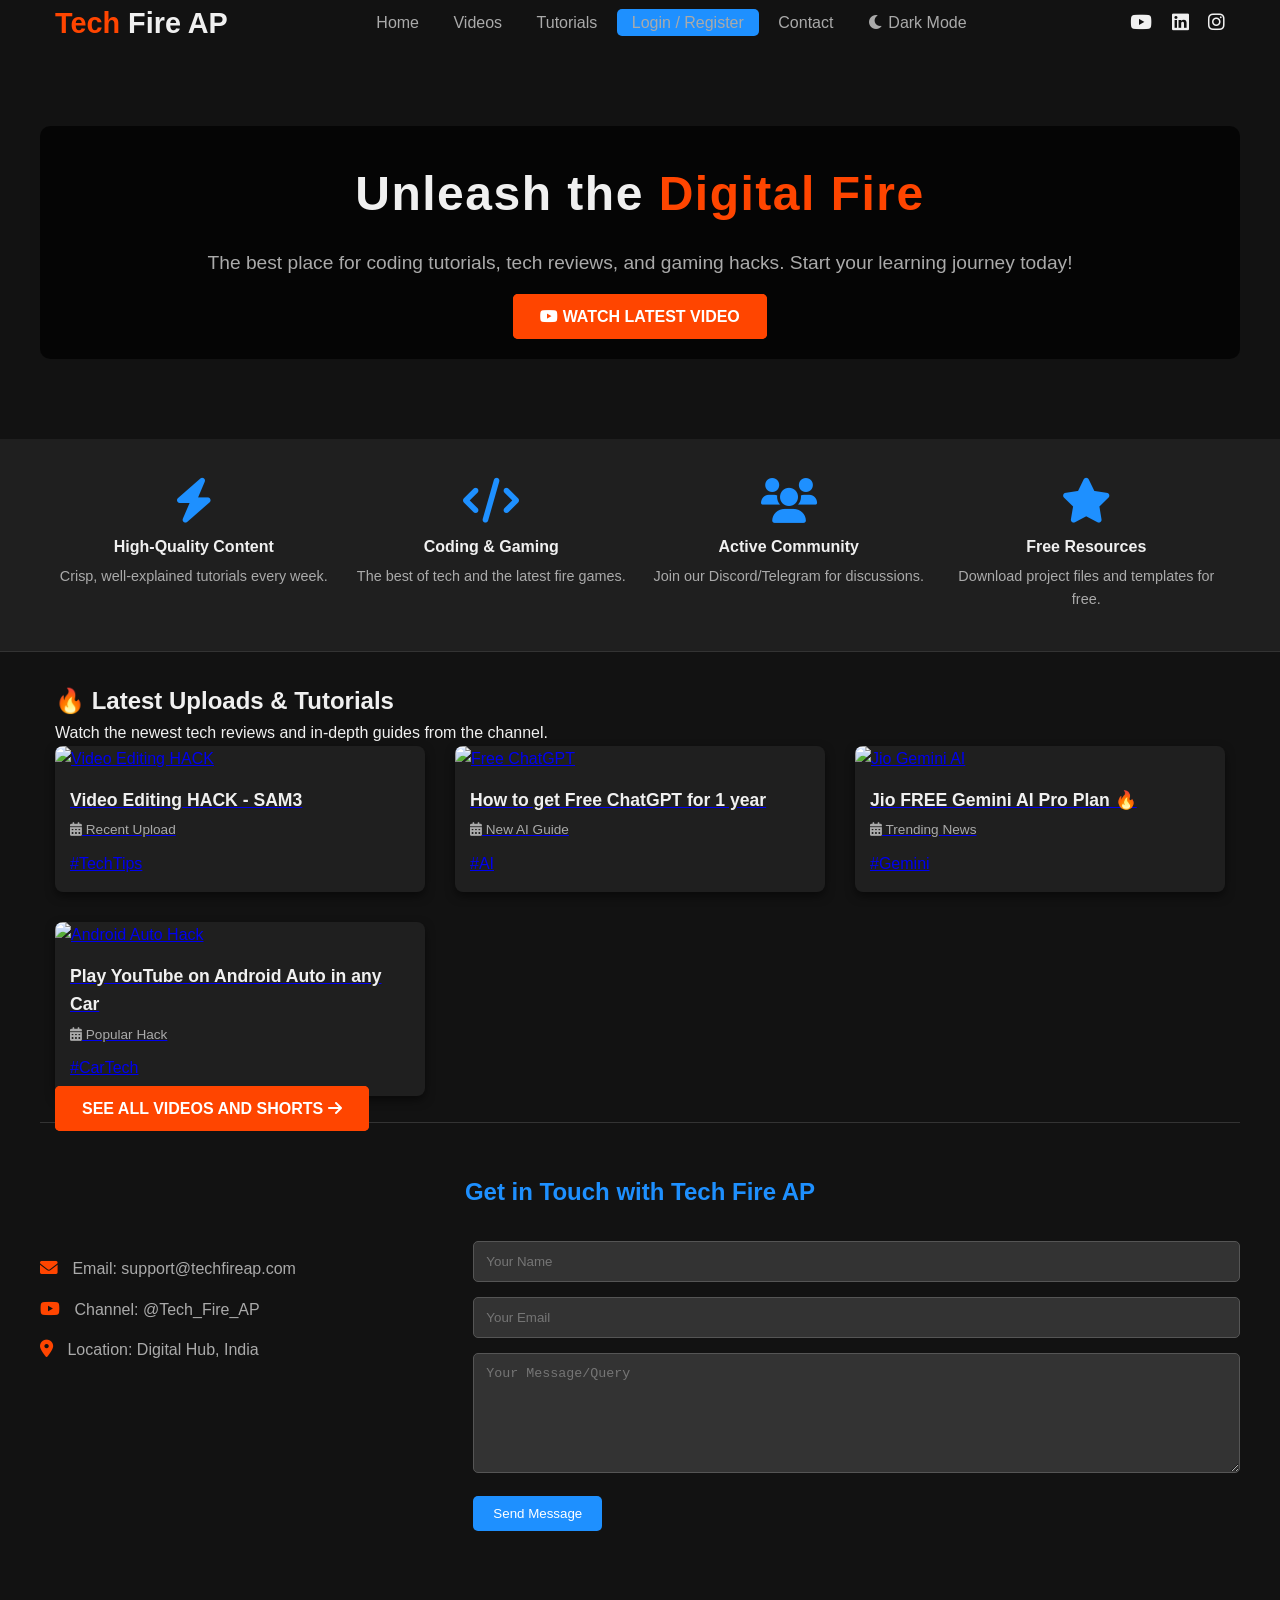
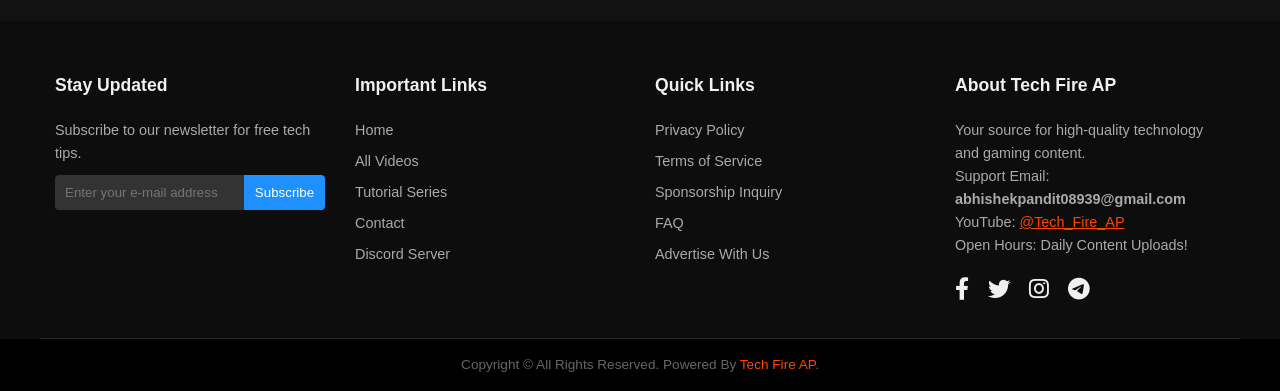
==== commit f461f94d: "first commit" ====
--- a/index.html
+++ b/index.html
@@ -3,738 +3,189 @@
 <head>
     <meta charset="UTF-8">
     <meta name="viewport" content="width=device-width, initial-scale=1.0">
-    <title>Abhishek Pandey - Web Developer | Web design| Java developer</title>
-    <meta name="description" content="Abhishek Pandey - web Developer , Browser Automation , Solve 360++ problems on Leetcode.">
-    <meta name="keywords" content="Web devlopeer, Browser Automation, Java developer, Python">
-    <meta name="author" content="Abhishek Pandey">
-    <link rel="canonical" href="https://AbhishekPandey.dev">
-    
-    
-    <!-- Fonts -->
-    <link href="https://fonts.googleapis.com/css2?family=Poppins:wght@300;400;500;600;700&family=Inter:wght@300;400;500;600;700&display=swap" rel="stylesheet">
-        
-    <!-- Stylesheets -->
+    <title>Tech Fire AP - Official Website</title>
+
     <link rel="stylesheet" href="style.css">
 
-    
-    <!-- Devicon for technology logos -->
-    <link rel="stylesheet" href="https://cdn.jsdelivr.net/gh/devicons/devicon@v2.16.0/devicon.min.css">
+    <link rel="stylesheet" href="https://cdnjs.cloudflare.com/ajax/libs/font-awesome/6.0.0-beta3/css/all.min.css">
+</head>
+<div class="container header-content">
+    <div class="logo-area">
+        <a href="index.html" class="logo-link"><span class="fire-color logo-fire-effect">Tech</span> Fire AP</a>
+    </div>
+    <nav class="top-nav">
+        <a href="index.html">Home</a>
+        <a href="videos.html">Videos</a>
+        <a href="tutorials.html">Tutorials</a>
+        <a href="login.html" class="btn btn-secondary" style="padding: 5px 15px;">Login / Register</a>
+        <a href="contact.html">Contact</a>
+        <a href="#" id="dark-mode-toggle" class="mode-toggle-btn"><i class="fas fa-sun"></i> Light Mode</a>
+    </nav>
+        <div class="social-links-header">
+            <a href="https://www.youtube.com/@techfireAp"><i class="fab fa-youtube"></i></a>
+            <a href="https://www.linkedin.com/in/abhishek-pandey-846160336"><i class="fab fa-linkedin"></i></a>
+            <a href="https://www.instagram.com/abhishekpandey.9335/"><i class="fab fa-instagram"></i></a>
+        </div>
+    </div>
+</header>
 
-    <!-- Font Awesome 6 for generic icons (like fa-brain, fa-link) -->
-    <link rel="stylesheet" href="https://cdnjs.cloudflare.com/ajax/libs/font-awesome/6.5.0/css/all.min.css">
+<section class="hero-section">
+    <div class="container hero-content">
+        <h1>Unleash the <span class="fire-color">Digital Fire</span></h1>
+        <p>The best place for coding tutorials, tech reviews, and gaming hacks. Start your learning journey today!</p>
 
+        <a
+                href="https://www.youtube.com/@techfireAp"
+                target="_blank"
+                class="btn btn-primary pulse-effect"
+        >
+            <i class="fab fa-youtube"></i> Watch Latest Video
+        </a>
+    </div>
+</section>
 
-
-    
-
-    
-    <!-- Schema.org structured data -->
-    <script type="application/ld+json">
-    {
-        "@context": "https://schema.org",
-        "@type": "Person",
-        "name": "Abhishek Pandey",
-        "jobTitle": "Web Developer & Browser Automation",
-        "email": "abhishekpandit08939@gmail.com",
-        "url": "https://Abhishekpandey.dev",
-        "sameAs": [
-            "https://linkedin.com/in/Abhishek-Pandey",
-            "https://github.com/Abhishek-Pandey"
-        ],
-        "alumniOf": [
-            {
-                "@type": "B.Tech(C.S.E)",
-                
-            }
-           
-        ]
-    }
-    </script>
-</head>
-<body>
-    <!-- Particle Background -->
-    <div id="particles-background"></div>
-
-    <!-- Navigation -->
-    <nav class="navbar" id="navbar">
-        <div class="nav-container">
-            <div class="nav-logo">
-                <a href="#home">AP.</a>
-            </div>
-            <ul class="nav-menu" id="nav-menu">
-                <li class="nav-item"><a href="#about" class="nav-link">About</a></li>
-                <li class="nav-item"><a href="#education" class="nav-link">Education</a></li>
-                <li class="nav-item"><a href="#experience" class="nav-link">Experience</a></li>
-                <li class="nav-item"><a href="#projects" class="nav-link">Projects</a></li>
-                <li class="nav-item"><a href="#skills" class="nav-link">Skills</a></li>
-                <li class="nav-item"><a href="#publications" class="nav-link">Research</a></li>
-                <li class="nav-item"><a href="#achievements" class="nav-link">Achievements</a></li>
-                <li class="nav-item"><a href="#contact" class="nav-link">Contact</a></li>
-            </ul>
-            <div class="hamburger" id="hamburger">
-                <span class="bar"></span>
-                <span class="bar"></span>
-                <span class="bar"></span>
-            </div>
+<section class="features-section">
+    <div class="container features-grid">
+        <div class="feature-box">
+            <i class="fas fa-bolt feature-icon"></i>
+            <h4>High-Quality Content</h4>
+            <p>Crisp, well-explained tutorials every week.</p>
         </div>
-    </nav>
-
-    <!-- Hero/About Section -->
-    <section id="about" class="hero">
-        <div class="container">
-            <div class="hero-layout">
-                <div class="hero-content">
-                    <h1 class="hero-title">Abhishek Pandey</h1>
-                    <h2 class="hero-subtitle">Full Stack Java Developer | Browser Automation| Backend Developer</h2>
-                    <div class="about-me-section">
-                        <h3 class="about-title">About me</h3>
-                        <p class="hero-description">
-                            I have a keen interest in automating tasks and integrating intelligence into systems.
-                            Experienced in developing high-accuracy predictive models and multi-agent systems.
-                            I enjoy contributing to initiatives that utilize distributed big data to understand functionalities
-                            that aid impactful organizational decision-making.
-                        </p>
-                        <div class="hero-location">
-                            <i class="fas fa-map-marker-alt"></i>
-                            <span>Banaras, UttarPardesh </span>
-                        </div>
-                        <div class="contact-social">
-                            <a href="https://www.linkedin.com/in/abhishek-pandey-846160336" target="_blank" aria-label="LinkedIn">
-                                <i class="fab fa-linkedin"></i>
-                            </a>
-                            <a href="https://github.com/Abhishekpandey9335" target="_blank" aria-label="GitHub">
-                                <i class="fab fa-github"></i>
-                            </a>
-                            <a class="btn" href="mailto:abhishekpandit08939@gmail.com">Email</a>
-                                <i class="fas fa-envelope"></i>
-                            </a>
-                        </div>
-                    </div>
-                    <div class="hero-cta">
-                        <a href="#contact" class="btn btn-primary">Get In Touch</a>
-                        <a href="#projects" class="btn btn-secondary">View Work</a>
-                    </div>
-                    <div class="hero-social">
-                        <a href="https://www.linkedin.com/in/abhishek-pandey-846160336" target="_blank" aria-label="LinkedIn"><i class="fab fa-linkedin"></i></a>
-                        <a href="https://github.com/Abhishekpandey9335" target="_blank" aria-label="GitHub"><i class="fab fa-github"></i></a>
-                        <a class="btn" href="mailto:abhishekpandit08939@gmail.com">Email</a>
-                    </div>
-                </div>
-                
-                <!-- Animated Circle Container -->
-                <div class="animated-circle-container">
-                    <div class="animated-circle" id="animated-circle">
-                        <div class="circle-border"></div>
-                        <div class="circle-particles" id="circle-particles"></div>
-                        <div class="circle-content">
-                            <div class="profile-photo">
-                                <span class="my-profile-photo">
-                                    <img src="https://media.licdn.com/dms/image/v2/D4D03AQHYDF2ULRgpuQ/profile-displayphoto-scale_400_400/B4DZrO4XyDKIAg-/0/1764407478703?e=1766016000&v=beta&t=eWybjT80p9aWAwY9nrEj5lrR-aaHqBHr8TGY2GrEG6A" alt="my-photo">
-                                </span>
-                            </div>
-                        </div>
-                    </div>
-                </div>
-            </div>
+        <div class="feature-box">
+            <i class="fas fa-code feature-icon"></i>
+            <h4>Coding & Gaming</h4>
+            <p>The best of tech and the latest fire games.</p>
         </div>
-    </section>
-
-   <!-- Education Section -->
-   <section id="education" class="section">
-    <div class="container">
-        <h2 class="section-title">Education</h2>
-        <div class="education-timeline">
-            <div class="timeline-item">
-                <div class="timeline-content">
-                    <h3>Bachelors of technology(B.tech)</h3>
-                    <h4>Computer Science & Engineering(C.S.E)</h4>
-                    <span class="timeline-date">November 2025 - present</span>
-                    
-                </div>
-            </div>
-            <div class="timeline-item">
-                <h3>Intermidiate Education</h3>
-                    <h4>M.T.I.C Chandauli</h4>
-                    <span class="timeline-date">2022-2024</span>
-          
-            </div>
+        <div class="feature-box">
+            <i class="fas fa-users feature-icon"></i>
+            <h4>Active Community</h4>
+            <p>Join our Discord/Telegram for discussions.</p>
+        </div>
+        <div class="feature-box">
+            <i class="fas fa-star feature-icon"></i>
+            <h4>Free Resources</h4>
+            <p>Download project files and templates for free.</p>
         </div>
     </div>
 </section>
 
-<!-- Experience Section -->
-<section id="experience" class="section">
+<section class="content-section">
     <div class="container">
-        <h2 class="section-title">Experience</h2>
-        <div class="experience-timeline">
+        <h2>🔥 Latest Uploads & Tutorials</h2>
+        <p class="section-tagline">Watch the newest tech reviews and in-depth guides from the channel.</p>
 
-            <div class="timeline-item">
-                <div class="timeline-content">
-                    <h3>Java Developer - Intern</h3>
-                    <h4>Amdox Technologies</h4>
-                    <span class="timeline-date"></span>
-                    <p>
-                        <ul>
-                            <li>
-                              Built an real world project on Task Management and other technical skills achieve.
-                            </li>
-                            <li>
-                              Designed and deployed task mangement web project, memory, and role-based logic, enabling scalable multi-agent task execution.
-                            </li>
-                            <li>
-                              Engineered "Futurists," a Japanese horoscope platform Springboot,mySQL, and Microservices.
-                            </li>
-                            <li>
-                              Applied advanced prompt & context engineering and iterative tuning to enhance semantic accuracy and tone alignment, significantly reducing LLM hallucinations in production outputs.
-                            </li>
-                          </ul>
-                    </p>
+        <div class="video-grid" id="video-grid">
+
+            <a href="https://www.youtube.com/watch?v=YOUR_VIDEO_ID_1" target="_blank" class="video-card card-hover-effect" data-category="tech">
+                <img src="https://img.youtube.com/vi/YOUR_VIDEO_ID_1/hqdefault.jpg" alt="Video Editing HACK">
+                <div class="video-info">
+                    <h3 class="video-title">Video Editing HACK - SAM3</h3>
+                    <p class="video-date"><i class="fas fa-calendar-alt"></i> Recent Upload</p>
+                    <span class="video-category">#TechTips</span>
                 </div>
-            </div>
+            </a>
 
-            <div class="timeline-item">
-                <div class="timeline-content">
-                    <h3>Java Developer & Browser Automation</h3>
-                    <h4></h4>
-                    <span class="timeline-date"></span>
-                    <p>
-                        <ul>
-                            <li>Generate a Java class with proper OOP structure based on this description.</li>
-                            <li>Write clean, production-ready Java code for the following requirement:</li>
-                            <li>Convert this pseudocode into Java 17 code with best practices ,Explain why this Java exception is happening and how to fix it</li>
-                            <li>Optimize this Java code for speed and memory usage,Help me design a Java project structure for this application.</li>
-                        </ul>    
-                    </p>
+            <a href="https://www.youtube.com/watch?v=YOUR_VIDEO_ID_2" target="_blank" class="video-card card-hover-effect" data-category="ai">
+                <img src="https://img.youtube.com/vi/YOUR_VIDEO_ID_2/hqdefault.jpg" alt="Free ChatGPT">
+                <div class="video-info">
+                    <h3 class="video-title">How to get Free ChatGPT for 1 year</h3>
+                    <p class="video-date"><i class="fas fa-calendar-alt"></i> New AI Guide</p>
+                    <span class="video-category">#AI</span>
                 </div>
-            </div>
+            </a>
 
-           
+            <a href="https://www.youtube.com/watch?v=YOUR_VIDEO_ID_3" target="_blank" class="video-card card-hover-effect" data-category="jio">
+                <img src="https://img.youtube.com/vi/YOUR_VIDEO_ID_3/hqdefault.jpg" alt="Jio Gemini AI">
+                <div class="video-info">
+                    <h3 class="video-title">Jio FREE Gemini AI Pro Plan 🔥</h3>
+                    <p class="video-date"><i class="fas fa-calendar-alt"></i> Trending News</p>
+                    <span class="video-category">#Gemini</span>
+                </div>
+            </a>
+
+            <a href="https://www.youtube.com/watch?v=YOUR_VIDEO_ID_4" target="_blank" class="video-card card-hover-effect" data-category="cars">
+                <img src="https://img.youtube.com/vi/YOUR_VIDEO_ID_4/hqdefault.jpg" alt="Android Auto Hack">
+                <div class="video-info">
+                    <h3 class="video-title">Play YouTube on Android Auto in any Car</h3>
+                    <p class="video-date"><i class="fas fa-calendar-alt"></i> Popular Hack</p>
+                    <span class="video-category">#CarTech</span>
+                </div>
+            </a>
+
+        </div>
+
+        <div class="section-footer">
+            <a href="videos.html" class="btn btn-primary">See All Videos and Shorts <i class="fas fa-arrow-right"></i></a>
         </div>
     </div>
 </section>
-
-<!-- Projects Section -->
-<section id="projects" class="section">
-    <div class="container">
-        <h2 class="section-title">Projects</h2>
-        <div class="projects-grid">
-
-            <div class="project-card">
-                <div class="project-content">
-                    <h3>Water Level Monitoring</h3>
-                    <p>Detect water level of any River</p>
-                    <div class="project-tech">
-                        <span class="tech-tag">Java</span>
-                        <span class="tech-tag">Springboot</span>
-                        <span class="tech-tag">mySQL<span>
-                    </div>
-                    <div class="project-highlights">
-                        <ul>
-                            <li>Design a clean and modern water-level monitoring dashboard with real-time graphs, color-coded alerts, a map showing sensor locations. </li>
-                            <li> a minimalist blue-and-white theme. Include card-style widgets for current water level, threshold status, recent trends, and system health.</li>
-                            <li>Create a mobile-responsive water-level monitoring interface with large data tiles, simple navigation, and a floating alert button. Include icons for water depth, temperature, humidity, and rainfall..</li>
-                            <li>Design a smart IoT water-level monitoring website showing live sensor data, interactive charts, device connectivity status, and an alert log. Use a futuristic UI with neon blue highlights. </li>
-                          <li>AI-powered Gemini-1.5-flash model generates detailed notes based on the video transcript The app also features andcontent using :
-                        <br>
-                             Frontend: Streamlit Backend  Python, LangChain Integrations: Gemini-1.5-flash, LLM, Google GenerativeAI ,YouTube Transcription API.</li>
-                        </ul>
-                    </div>
-                    <div class="project-links">
-                        <a href="https://github.com/Abhishekpandey9335/detect-depth-of-a-river-Abhishek-apndey" target="_blank" class="btn btn-outline">
-                            <i class="fab fa-github"></i> Code
-                        </a>
-                        <a href="https://github.com/Abhishekpandey9335/detect-depth-of-a-river-Abhishek-apndey" target="_blank" class="btn btn-primary">
-                            <i class="fas fa-external-link-alt"></i> Demo
-                        </a>
-                    </div>
-                </div>
-            </div>
-            
-           
-            
-
-            <div class="project-card">
-                <div class="project-content">
-                    <h3>Leetcode Problems</h3>
-                    <p>Solving many problems of Leetcode</p>
-                    <div class="project-tech">
-                        <span class="tech-tag">Java </span>
-                        <span class="tech-tag">Python</span>
-                        <span class="tech-tag">C++</span>
-                    </div>
-                    <div class="project-highlights">
-                        <ul>
-                            <li>Give me a new LeetCode-style problem about arrays/strings that involves sliding window or two-pointer logic. Include constraints, examples, and time complexity.</li>
-                            <li>Create a fresh DP LeetCode problem (medium or hard) that requires memoization or tabulation. Provide examples and clarify recurrence relations.t.</li>
-                            <li> This application streamlines information retrieval from PDF documents through an intuitive ,interactive chatbot interface.</li>
-                            <li>Generate a new LeetCode-like graph problem involving BFS/DFS or Dijkstra. Include edge cases and constraints similar to real LeetCode questions.</li>
-                        </ul>
-                    </div>
-                    <div class="project-links">
-                        <a href="https://github.com/Abhishekpandey9335/Leetcode-DSA-Problem" target="_blank" class="btn btn-outline">
-                            <i class="fab fa-github"></i> Code
-                        </a>
-                        <a href="https://github.com/Abhishekpandey9335/Leetcode-DSA-Problem" target="_blank" class="btn btn-primary">
-                            <i class="fas fa-external-link-alt"></i> Demo
-                        </a>
-                    </div>
-                </div>
-            </div>
-
-            <div class="project-card">
-                <div class="project-content">
-                    <h3>Automatic form fill</h3>
-                    <p> Built a code for Browser Automation</p>
-                    <div class="project-tech">
-                        <span class="tech-tag">Python</span>
-                        <span class="tech-tag">Selenium</span>
-                        <span class="tech-tag">Chrome</span>
-                        <span class="tech-tag">Data</span>
-                    </div>
-                    <div class="project-highlights">
-                        <ul class="project-details">
-                            <li>Generate a Selenium automation script that handles a form with dynamic elements (loading indicators, changing IDs, AJAX validation). Use WebDriverWait, expected_conditions, and try/except for safe interaction.</li>
-                            <li>Create a Selenium script that fills an HTML form using XPath selectors. Demonstrate selecting input fields, dropdowns, checkboxes, radio buttons, and clicking the submit button.</li>
-                            <li> Write a Selenium Python script that reads user data from a CSV/Excel file and automatically fills a form for each row. Include logic for looping through each record and submitting the form.</li>
-                            <li>Generate a Selenium script that automatically fills and submits a web form using headless Chrome. Show how to run the script silently without opening a browser window.</li>
-                        </ul>
-                    </div>
-                    <div class="project-links">
-                        <a href="Generate a Selenium script that automatically fills and submits a web form using headless Chrome. Show how to run the script silently without opening a browser window." target="_blank" class="btn btn-outline">
-                            <i class="fab fa-github"></i> Code
-                        </a>
-                        <!-- <a href="https://taskmanager.alexjohnson.dev" target="_blank" class="btn btn-primary">
-                            <i class="fas fa-external-link-alt"></i> Demo
-                        </a> -->
-                    </div>
-                </div>
-            </div>
-               <div class="project-card">
-                <div class="project-content">
-                    <h3> Codebasics Q&A System Based on Google Palm LLM and Langchain for E-learning company</h3>
-                    <p>  LLM project based on Google Palm and Langchain</p>
-                    <div class="project-tech">
-                        <span class="tech-tag">LLMs</span>
-                        <span class="tech-tag">GoogleAPI Key</span>
-                        <span class="tech-tag">Langchain</span>
-                        
-                    </div>
-                    <div class="project-highlights">
-                        <ul class="project-details">
-                            <li>This is an end to end LLM project based on Google Palm and Langchain. We are building a Q&A system for an e-learning company called codebasics (website: codebasics.io). Codebasics sells data related courses and bootcamps. </li>
-                            <li>They have thousands of learners who uses discord server or email to ask questions. </li>
-                            <li>This system will provide a streamlit based user interface for students where they can ask questions and get answers.</li>
-                        <li>We will build an LLM based question and answer system that can reduce the workload of their human staff.Students should be able to use this system to ask questions directly and get answers within seconds
-                        </li>
-                        </ul>
-                    </div>
-                    <div class="project-links">
-                        <a href="https://github.com/Abhishekpandey9335?tab=repositories" target="_blank" class="btn btn-outline">
-                            <i class="fab fa-github"></i> Code
-                        </a>
-                      <a href="https://github.com/Abhishekpandey9335?tab=repositories+++" target="_blank" class="btn btn-primary">
-                            <i class="fas fa-external-link-alt"></i> Demo
-                        </a> 
-                    </div>
-                </div>
-            </div>
-
-           
-
-           
-
+<section class="contact-section container">
+    <h2>Get in Touch with Tech Fire AP</h2>
+    <div class="contact-form-grid">
+        <div class="contact-details">
+            <p><i class="fas fa-envelope"></i> Email: support@techfireap.com</p>
+            <p><i class="fab fa-youtube"></i> Channel: @Tech_Fire_AP</p>
+            <p><i class="fas fa-map-marker-alt"></i> Location: Digital Hub, India</p>
         </div>
+        <form class="simple-form" id="contact-form">
+            <input type="text" placeholder="Your Name" required>
+            <input type="email" placeholder="Your Email" required>
+            <textarea placeholder="Your Message/Query" required></textarea>
+            <button type="submit" class="btn btn-secondary">Send Message</button>
+        </form>
     </div>
 </section>
 
-<!-- Skills Section -->
-<section id="skills" class="section">
-    <div class="container">
-        <h2 class="section-title">Technical Skills</h2>
-        <div class="skills-minimalist">
-            
-            <div class="skill-category">
-                <h3>Programming Languages</h3>
-                <div class="skill-items-row">
-                    <div class="skill-box">
-                        <i class="devicon-python-plain colored"></i>
-                    </div>
-                    <div class="skill-box">
-                        <i class="devicon-java-plain  colored"></i>
-                    </div>
-                    <div class="skill-box">
-                        <i class="devicon-mysql-plain colored"></i>
-                    </div>
-                    <div class="skill-box">
-                        <i class="devicon-html5-plain colored"></i>
-                    </div>
-                    <div class="skill-box">
-                        <i class="devicon-css3-plain colored"></i>
-                    </div>
-                    <!-- <div class="skill-box">
-                        <i class="devicon-r-original colored"></i>
-                    </div> -->
-                </div>
+<footer class="site-footer">
+    <div class="footer-grid container">
+        <div class="footer-col newsletter-col">
+            <h4>Stay Updated</h4>
+            <p>Subscribe to our newsletter for free tech tips.</p>
+            <div class="subscribe-form">
+                <input type="email" placeholder="Enter your e-mail address">
+                <button>Subscribe</button>
             </div>
-            
-            <div class="skill-category">
-                <h3>Web Development</h3>
-                <div class="skill-items-row">
-                    <div class="skill-box">
-                        <i class="devicon-javascript-original colored"></i>
-                    </div>
-                    <div class="skill-box">
-                        <i class="devicon-springboot-original colored"></i>
-                    </div>
-                     <div class="skill-box">
-                         <i class="devicon-microservices-plain-wordmark colored"></i>
-          
-                    </div>
-                    <div class="skill-box">
-                        <i class="devicon-java-plain-wordmark colored"></i>
-                    </div>
-                    <div class="skill-box">
-                        
-                    </div>
-                    
-                    
-                    <!-- <div class="skill-box">
-                        <span>Transformers</span>
-                    </div> -->
-                    
-                    <div class="skill-box">
-                        <span>Html</span>
-                    </div>
-                    <div class="skill-box">
-                        <span>CSS</span>
-                    </div>
-                    <div class="skill-box">
-                        <span>Javascript</span>
-                    </div>
-                    <div class="skill-box">
-                        <span>Java</span>
-                    </div>
-                    <div class="skill-box">
-                        <span>SpringBoot</span>
-                    </div>
-                    <div class="skill-box">
-                        <span>Microservices</span>
-                    </div>
-                    
-                   
-                </div>
-            </div>
-            
-            <div class="skill-category">
-                <h3>Browser Automation</h3>
-                <div class="skill-items-row">
-                     <div class="skill-box">
-                        <!-- <i class="devicon-pandas-original colored"></i> -->
-                         <i class="devicon-python-plain colored"></i>
-                    </div>
-                    <div class="skill-box">
-                        <!-- <i class="devicon-numpy-original colored"></i> -->
-                        <i class="devicon-numpy-plain colored"></i>
-          
-                    </div>
-                   
-                    <div class="skill-box">
-                        <i class="devicon-selenium-plain colored"></i>
-                    </div>
-                    <div class="skill-box">
-                        <span>Statistics</span>
-                    </div>
-                    
-                    <div class="skill-box">
-                        <span>EDA</span>
-                    </div>
-                    <div class="skill-box">
-                        <span>Feature Engineering</span>
-                    </div>
-                    <div class="skill-box">
-                        <span>Predictive Modeling</span>
-                    </div>
-                    <div class="skill-box">
-                        <span>Time-Series</span>
-                    </div>
-                </div>
-            </div>
-            
-            <div class="skill-category">
-                <h3>Frameworks & Tools</h3>
-                <div class="skill-items-row">
-                   
-                    <div class="skill-box">
-                        <i class="devicon-git-plain colored"></i>
-                    </div>
-                    
-                    
-                    <div class="skill-box">
-                        <span>kafka</span>
-                    </div>
-                    <div class="skill-box">
-                        <span>selenium</span>
-                    </div>
-                    <div class="skill-box">
-                        <span>FastAPI</span>
-                    </div>
-                    <div class="skill-box">
-                        <span>microservices</span>
-                    </div>
-                    <div class="skill-box">
-                        <span>openAI</span>
-                    </div>
-                
-                    <div class="skill-box">
-                        <span>Google APIs</span>
-                    </div>
-                </div>
-            </div>
-            
-            <div class="skill-category">
-                <h3>Deployment & Collaboration</h3>
-                <div class="skill-items-row">
-                    <div class="skill-box">
-                        <i class="devicon-github-original-wordmark"></i>
-                    </div>
-                    <div class="skill-box">
-                        <i class="devicon-firebase-plain colored"></i>
-                    </div>
-                    <div class="skill-box">
-                        <i class="devicon-amazonwebservices-plain-wordmark colored"></i>
-                    </div>
-                     <div class="skill-box">
-                    <i class="devicon-azure-plain colored"></i>
-                    </div>
-
-                    <div class="skill-box">
-                        <span>Data Structure & Algorithms</span>
-                    </div>
-                    <div class="skill-box">
-                        <span>Java</span>
-                    </div>
-                    
-                    <div class="skill-box">
-                        <span>Technical Documentation</span>
-                    </div>
-                </div>
+        </div>
+        <div class="footer-col">
+            <h4>Important Links</h4>
+            <ul>
+                <li><a href="index.html">Home</a></li>
+                <li><a href="#">All Videos</a></li>
+                <li><a href="tutorials.html">Tutorial Series</a></li>
+                <li><a href="contact.html">Contact</a></li>
+                <li><a href="#">Discord Server</a></li>
+            </ul>
+        </div>
+        <div class="footer-col">
+            <h4>Quick Links</h4>
+            <ul>
+                <li><a href="#">Privacy Policy</a></li>
+                <li><a href="#">Terms of Service</a></li>
+                <li><a href="#">Sponsorship Inquiry</a></li>
+                <li><a href="#">FAQ</a></li>
+                <li><a href="#">Advertise With Us</a></li>
+            </ul>
+        </div>
+        <div class="footer-col contact-col">
+            <h4>About Tech Fire AP</h4>
+            <p>Your source for high-quality technology and gaming content.</p>
+            <p>Support Email: <strong>abhishekpandit08939@gmail.com</strong></p>
+            <p>YouTube: <a href="https://www.youtube.com/@techfireAp" target="_blank" class="fire-color">@Tech_Fire_AP</a></p>
+            <p>Open Hours: Daily Content Uploads!</p>
+            <div class="social-links">
+                <a href="#" title="Facebook"><i class="fab fa-facebook-f"></i></a>
+                <a href="#" title="Twitter"><i class="fab fa-twitter"></i></a>
+                <a href="#" title="Instagram"><i class="fab fa-instagram"></i></a>
+                <a href="#" title="Telegram"><i class="fab fa-telegram-plane"></i></a>
             </div>
         </div>
     </div>
-</section>
 
+    <div class="copyright-bar">
+        <p>Copyright &copy; All Rights Reserved. Powered By <span class="fire-color">Tech Fire AP</span>.</p>
+    </div>
+</footer>
 
-    <!-- Publications Section -->
-    <section id="publications" class="section">
-        <div class="container">
-            <h2 class="section-title">Publications</h2>
-            <div class="publications-list">
-                <div class="publication-item">
-                    <h3>Learning Efficacy Web Development, Agentic AI  </h3>
-                    <p class="publication-journal"> Reference: WsCube Tech, Krish Naik Academy, Topmate </p>
-                    <span class="publication-year">April 2024</span>
-                    <p class="publication-authors">Authors: <strong>Wscube Tech, Krish naik sir and sunny savita sir </strong></p>
-                    <a href="https://krishnaikacademy.com/" target="_blank" class="publication-link">
-                        <i class="fas fa-external-link-alt"></i> View Publication
-                    </a>
-                </div>
-
-                <div class="publication-item">
-                    <h3>I have builted the Chatbot with LangGraph  using TavilySearchAPIWrapper API Key and ChatGroq model</h3>
-                    <p class="publication-journal">LangChain - LangChain & LangGraph Documentation follow with other all topic cover just like
-                         React Agent,human in the loop, Self rag with agent. </p>
-                    <span class="publication-year">may 2025</span>
-                    <p class="publication-authors">Authors: <strong>Abvhishek Pandey</strong></p>
-                    <a href="" target="_blank" class="publication-link">
-                        <i class="fas fa-external-link-alt"></i> Publication under progress
-                    </a>
-                </div>
-
-                <div class="publication-item">
-                    <h3>Retrieval-Augmented Generation with Generative AI  (GAN-AI)</h3>
-                    <p class="publication-journal">LangChain Academy</p>
-                    <span class="publication-year">February 2025</span>
-                   
-                    <a href="https://academy.langchain.com/" target="_blank" class="publication-link">
-                        <i class="fas fa-external-link-alt"></i> View Publication
-                    </a>
-                </div>
-
-            </div>
-        </div>
-    </section>
-
-    <!-- Achievements Section -->
-    <section id="achievements" class="section">
-        <div class="container">
-            <h2 class="section-title">Achievements</h2>
-            <div class="achievements-grid">
-
-                <div class="achievement-card">
-                    <div class="achievement-icon">
-                        <i class="fas fa-star"></i>
-                    </div>
-                    <h3>Internship completion Certificate</h3>
-                    <span class="achievement-year">2025</span>
-                    <p>Amdox Technical <p>
-                </div>
-                 <div class="achievement-card">
-                    <div class="achievement-icon">
-                        <i class="fas fa-trophy"></i>
-                    </div>
-                    <h3> Winner</h3>
-                    <span class="achievement-year">2024</span>
-                    <p> NXTWAVE - Generative AI Model Participation Competition</p>
-                </div>
-
-                <div class="achievement-card">
-                    <div class="achievement-icon">
-                        <i class="fas fa-award"></i>
-                    </div>
-                    <h3>AWS AI & ML Scholars Challenge Completion</h3>
-                    <span class="achievement-year">2025</span>
-                    <p>Issued by Udacity part of accenture with AWS </p>
-                </div>
-
-                <div class="achievement-card">
-                    <div class="achievement-icon">
-                        <i class="fas fa-award"></i>
-                    </div>
-                    <h3>Generative AI Productivity Skills</h3>
-                    <span class="achievement-year">2025</span>
-                    <p>Certified by Microsoft Learn Students Club</p>
-                </div>
-
-                <div class="achievement-card">
-                    <div class="achievement-icon">
-                        <i class="fas fa-award"></i>
-                    </div>
-                    <h3>Machine Learning Certification</h3>
-                    <span class="achievement-year">2025</span>
-                    <p>Certified by Infosys Springboard</p>
-                </div>
-                <div class="achievement-card">
-                    <div class="achievement-icon">
-                        <i class="fas fa-award"></i>
-                    </div>
-                    <h3>Artificial Intelligence Certification</h3>
-                    <span class="achievement-year">2025</span>
-                    <p>Certified by LinkedIn</p>
-                </div>
-                <div class="achievement-card">
-                    <div class="achievement-icon">
-                        <i class="fas fa-award"></i>
-                    </div>
-                    <h3>Building Ambient Agents With LangGraph/h3>
-                    <span class="achievement-year">2025</span>
-                    <p>Certified by LangChain Academy</p>
-                </div>
-                <div class="achievement-card">
-                    <div class="achievement-icon">
-                        <i class="fas fa-award"></i>
-                    </div>
-                    <h3>Introduction To LangGraph </h3>
-                    <span class="achievement-year">2025</span>
-                    <p>Certified by LangChain<p>
-                </div>
-                <div class="achievement-card">
-                    <div class="achievement-icon">
-                        <i class="fas fa-award"></i>
-                    </div>
-                    <h3>Understanding Linear Regression </h3>
-                    <span class="achievement-year">2025</span>
-                    <p>Certified by Analytics Vidhya</p>
-                </div>
-
-
-            </div>
-        </div>
-    </section>
-
-    <!-- Extra-curricular Section -->
-    
-
-    <!-- Contact Section -->
-  <section id="contact" class="section">
-    <div class="container">
-      <h2 class="section-title">Contact Me</h2>
-      <div class="contact-content">
-        <!-- Left: Contact Info -->
-        <div class="contact-info">
-          <h3>Get in Touch</h3>
-          <p>Hey there! 
-                    Have a project in mind or just want to connect? I'd love to hear from you! Drop me a message below and I'll get back to you soon!</p>
-          <div class="contact-details">
-            <div class="contact-item">
-              <i class="fas fa-map-marker-alt"></i>
-              <span>Banaras , UttarPardesh</span>
-            </div>
-            <div class="contact-item">
-              <i class="fas fa-envelope"></i>
-              <a class="btn" href="mailto:abhishekpandit08939@gmail.com">Email</a>
-            </div>
-        </div>
-        <div class="contact-social">
-            <a href="#" aria-label="GitHub"><i class="fab fa-github"></i></a>
-            <a href="#" aria-label="LinkedIn"><i class="fab fa-linkedin"></i></a>
-        </div>
-        </div>
-        <!-- Right: Contact Form -->
-        <div class="contact-form-container">
-          <form
-            name="contact"
-            id="contact-form"
-            method="POST"
-            data-netlify="true"
-            netlify-honeypot="bot-field"
-            class="contact-form"
-          >
-            <!-- Netlify hidden form-name -->
-            <input type="hidden" name="form-name" method="POST"  value="contact" />
-            <!-- Honeypot for spam -->
-            <div style="display: none;">
-              <label>Don't fill this out if you're human:
-                <input name="bot-field" />
-              </label>
-            </div>
-
-            <div class="form-group">
-              <label for="name">Name</label>
-              <input type="text" id="name" name="name" required />
-            </div>
-            <div class="form-group">
-              <label for="email">Email</label>
-              <input type="email" id="email" name="email" required />
-            </div>
-            <div class="form-group">
-              <label for="subject">Subject</label>
-              <input type="text" id="subject" name="subject" required />
-            </div>
-            <div class="form-group">
-              <label for="message">Message</label>
-              <textarea id="message" name="message" rows="5" required></textarea>
-            </div>
-            <button type="submit" class="btn btn-primary">Send Message</button>
-          </form>
-        </div>
-      </div>
-    </div>
-  </section>
-    <!-- Footer -->
-    <footer class="footer">
-        <div class="container">
-            <p>&copy; 2025 Crafted Abhishek Pandey. All rights reserved.</p>
-        </div>
-    </footer>
-
-    <!-- Scripts -->
-     
-       
-
-    <script src="https://cdnjs.cloudflare.com/ajax/libs/gsap/3.12.2/gsap.min.js"></script>
-    <script src="https://cdnjs.cloudflare.com/ajax/libs/gsap/3.12.2/ScrollTrigger.min.js"></script>
-
-    
-    <script src="app.js"></script>
+<script src="script.js"></script>
 </body>
 </html>
--- a/style.css
+++ b/style.css
@@ -1,2105 +1,1240 @@
+
+
+
+
+
+/* --- Append this to your existing style.css (inside the Auth section, for example) --- */
+
+.auth-description {
+    text-align: center;
+    color: var(--text-color-muted);
+    margin-bottom: 25px;
+    line-height: 1.5;
+}
+
+/* Updated Button Styles for Forgot Password (to use the clean outline style) */
+#forgot-password-form .btn-secondary {
+    background-color: transparent;
+    color: var(--secondary-color);
+    border: 2px solid var(--secondary-color);
+    padding: 13px 25px;
+}
+
+#forgot-password-form .btn-secondary:hover {
+    background-color: var(--secondary-color);
+    color: white;
+}
+
+
+/* --- Buttons (Revised for Neutral Login/Register) --- */
+.btn-primary {
+    /* Primary buttons (e.g., on Home page) retain the fire color */
+    background-color: var(--primary-color);
+    color: white;
+    padding: 12px 25px;
+    text-decoration: none;
+    border-radius: 5px;
+    font-weight: bold;
+    transition: all var(--transition-speed);
+    text-transform: uppercase;
+    border: 2px solid var(--primary-color); /* Added border for consistency */
+}
+.btn-primary:hover {
+    background-color: #cc3700;
+}
+
+.btn-secondary {
+    /* Secondary buttons (e.g., on Contact page) retain the tech color */
+
+
+
+
+
+
+    background-color: var(--primary-color);
+
+
+
+
+
+
+
+
+
+    color: white;
+    padding: 10px 20px;
+    border: none;
+    border-radius: 5px;
+    cursor: pointer;
+    transition: background-color var(--transition-speed);
+}
+
+.btn-secondary:hover {
+    background-color: #146eb4;
+}
+
+/* --- NEW STYLES FOR AUTH BUTTONS (Removes background color) --- */
+.btn-full-width {
+    width: 100%;
+    padding: 15px;
+    font-size: 1.1rem;
+    text-transform: uppercase;
+    cursor: pointer;
+    border-radius: 6px;
+    font-weight: bold;
+    transition: all 0.3s;
+}
+
+/* Specific styling for the Login Button */
+#login-form .btn-primary {
+    background-color: transparent; /* No background color */
+    color: var(--primary-color); /* Text uses primary color */
+    border: 2px solid var(--primary-color);
+    padding: 13px 25px; /* Adjust padding for border */
+}
+
+#login-form .btn-primary:hover {
+    background-color: var(--primary-color); /* Fills on hover */
+    color: white;
+}
+
+/* Specific styling for the Register Button */
+#register-form .btn-secondary {
+    background-color: transparent; /* No background color */
+    color: var(--secondary-color); /* Text uses secondary color */
+    border: 2px solid var(--secondary-color);
+    padding: 13px 25px; /* Adjust padding for border */
+}
+
+#register-form .btn-secondary:hover {
+    background-color: var(--secondary-color); /* Fills on hover */
+    color: white;
+}
+/* --- END OF AUTH BUTTON STYLES --- */
+
+/* --- Append this to your existing style.css --- */
+
+/* --- User Authentication Styles (Login/Register) --- */
+.auth-section {
+    padding: 50px 15px;
+    display: flex;
+    justify-content: center;
+    align-items: center;
+    min-height: calc(100vh - 120px); /* Adjust based on header/footer height */
+}
+
+.auth-card {
+    max-width: 450px;
+    width: 100%;
+    background-color: var(--card-bg);
+    padding: 40px;
+    border-radius: 12px;
+    box-shadow: 0 8px 25px rgba(0, 0, 0, 0.5);
+    border-top: 5px solid var(--primary-color);
+}
+
+.auth-title {
+    font-size: 2rem;
+    color: var(--text-color-light);
+    text-align: center;
+    margin-bottom: 30px;
+}
+
+.auth-title i {
+    margin-right: 10px;
+}
+
+.auth-form {
+    margin-bottom: 20px;
+}
+
+.form-group {
+    margin-bottom: 20px;
+}
+
+.form-group label {
+    display: block;
+    margin-bottom: 8px;
+    font-weight: bold;
+    color: var(--text-color-muted);
+}
+
+.auth-form input[type="text"],
+.auth-form input[type="email"],
+.auth-form input[type="password"] {
+    width: 100%;
+    padding: 12px;
+    background-color: #333;
+    color: var(--text-color-light);
+    border: 1px solid #555;
+    border-radius: 6px;
+    transition: border-color 0.3s;
+}
+
+.auth-form input:focus {
+    border-color: var(--secondary-color);
+    outline: none;
+    box-shadow: 0 0 5px rgba(30, 144, 255, 0.5);
+}
+
+.form-options {
+    display: flex;
+    justify-content: space-between;
+    align-items: center;
+    margin-bottom: 25px;
+    font-size: 0.9rem;
+}
+
+.form-options a {
+    color: var(--primary-color);
+    text-decoration: none;
+}
+
+.btn-full-width {
+    width: 100%;
+    padding: 15px;
+    font-size: 1.1rem;
+    text-transform: uppercase;
+}
+
+.auth-footer-text {
+    text-align: center;
+    color: var(--text-color-muted);
+    font-size: 0.95rem;
+}
+
+.auth-footer-text a {
+    text-decoration: none;
+    font-weight: bold;
+}
+
+/* Light Mode specific adjustments for Auth */
+body.light-mode .auth-card {
+    background-color: white;
+    box-shadow: 0 4px 15px rgba(0, 0, 0, 0.1);
+    border-top: 5px solid var(--primary-color);
+}
+body.light-mode .auth-form input {
+    background-color: #f0f0f0;
+    color: #333;
+    border: 1px solid #ddd;
+}
+
+
+
+
+
+
+
+/* --- Global Variables and Reset --- */
 :root {
-  /* Primitive Color Tokens */
-  --color-white: rgba(255, 255, 255, 1);
-  --color-black: rgba(0, 0, 0, 1);
-  --color-cream-50: rgba(252, 252, 249, 1);
-  --color-cream-100: rgba(255, 255, 253, 1);
-  --color-gray-200: rgba(245, 245, 245, 1);
-  --color-gray-300: rgba(167, 169, 169, 1);
-  --color-gray-400: rgba(119, 124, 124, 1);
-  --color-slate-500: rgba(98, 108, 113, 1);
-  --color-brown-600: rgba(94, 82, 64, 1);
-  --color-charcoal-700: rgba(31, 33, 33, 1);
-  --color-charcoal-800: rgba(38, 40, 40, 1);
-  --color-slate-900: rgba(19, 52, 59, 1);
-  --color-teal-300: rgba(50, 184, 198, 1);
-  --color-teal-400: rgba(45, 166, 178, 1);
-  --color-teal-500: rgba(33, 128, 141, 1);
-  --color-teal-600: rgba(29, 116, 128, 1);
-  --color-teal-700: rgba(26, 104, 115, 1);
-  --color-teal-800: rgba(41, 150, 161, 1);
-  --color-red-400: rgba(255, 84, 89, 1);
-  --color-red-500: rgba(192, 21, 47, 1);
-  --color-orange-400: rgba(230, 129, 97, 1);
-  --color-orange-500: rgba(168, 75, 47, 1);
-
-  /* RGB versions for opacity control */
-  --color-brown-600-rgb: 94, 82, 64;
-  --color-teal-500-rgb: 33, 128, 141;
-  --color-slate-900-rgb: 19, 52, 59;
-  --color-slate-500-rgb: 98, 108, 113;
-  --color-red-500-rgb: 192, 21, 47;
-  --color-red-400-rgb: 255, 84, 89;
-  --color-orange-500-rgb: 168, 75, 47;
-  --color-orange-400-rgb: 230, 129, 97;
-
-  /* Background color tokens (Light Mode) */
-  --color-bg-1: rgba(59, 130, 246, 0.08); /* Light blue */
-  --color-bg-2: rgba(245, 158, 11, 0.08); /* Light yellow */
-  --color-bg-3: rgba(34, 197, 94, 0.08); /* Light green */
-  --color-bg-4: rgba(239, 68, 68, 0.08); /* Light red */
-  --color-bg-5: rgba(147, 51, 234, 0.08); /* Light purple */
-  --color-bg-6: rgba(249, 115, 22, 0.08); /* Light orange */
-  --color-bg-7: rgba(236, 72, 153, 0.08); /* Light pink */
-  --color-bg-8: rgba(6, 182, 212, 0.08); /* Light cyan */
-
-  /* Semantic Color Tokens (Light Mode) */
-  --color-background: var(--color-cream-50);
-  --color-surface: var(--color-cream-100);
-  --color-text: var(--color-slate-900);
-  --color-text-secondary: var(--color-slate-500);
-  --color-primary: var(--color-teal-500);
-  --color-primary-hover: var(--color-teal-600);
-  --color-primary-active: var(--color-teal-700);
-  --color-secondary: rgba(var(--color-brown-600-rgb), 0.12);
-  --color-secondary-hover: rgba(var(--color-brown-600-rgb), 0.2);
-  --color-secondary-active: rgba(var(--color-brown-600-rgb), 0.25);
-  --color-border: rgba(var(--color-brown-600-rgb), 0.2);
-  --color-btn-primary-text: var(--color-cream-50);
-  --color-card-border: rgba(var(--color-brown-600-rgb), 0.12);
-  --color-card-border-inner: rgba(var(--color-brown-600-rgb), 0.12);
-  --color-error: var(--color-red-500);
-  --color-success: var(--color-teal-500);
-  --color-warning: var(--color-orange-500);
-  --color-info: var(--color-slate-500);
-  --color-focus-ring: rgba(var(--color-teal-500-rgb), 0.4);
-  --color-select-caret: rgba(var(--color-slate-900-rgb), 0.8);
-
-  /* Common style patterns */
-  --focus-ring: 0 0 0 3px var(--color-focus-ring);
-  --focus-outline: 2px solid var(--color-primary);
-  --status-bg-opacity: 0.15;
-  --status-border-opacity: 0.25;
-  --select-caret-light: url("data:image/svg+xml,%3Csvg xmlns='http://www.w3.org/2000/svg' width='16' height='16' viewBox='0 0 24 24' fill='none' stroke='%23134252' stroke-width='2' stroke-linecap='round' stroke-linejoin='round'%3E%3Cpolyline points='6 9 12 15 18 9'%3E%3C/polyline%3E%3C/svg%3E");
-  --select-caret-dark: url("data:image/svg+xml,%3Csvg xmlns='http://www.w3.org/2000/svg' width='16' height='16' viewBox='0 0 24 24' fill='none' stroke='%23f5f5f5' stroke-width='2' stroke-linecap='round' stroke-linejoin='round'%3E%3Cpolyline points='6 9 12 15 18 9'%3E%3C/polyline%3E%3C/svg%3E");
-
-  /* RGB versions for opacity control */
-  --color-success-rgb: 33, 128, 141;
-  --color-error-rgb: 192, 21, 47;
-  --color-warning-rgb: 168, 75, 47;
-  --color-info-rgb: 98, 108, 113;
-
-  /* Typography */
-  --font-family-base: "FKGroteskNeue", "Geist", "Inter", -apple-system,
-    BlinkMacSystemFont, "Segoe UI", Roboto, sans-serif;
-  --font-family-mono: "Berkeley Mono", ui-monospace, SFMono-Regular, Menlo,
-    Monaco, Consolas, monospace;
-  --font-size-xs: 11px;
-  --font-size-sm: 12px;
-  --font-size-base: 14px;
-  --font-size-md: 14px;
-  --font-size-lg: 16px;
-  --font-size-xl: 18px;
-  --font-size-2xl: 20px;
-  --font-size-3xl: 24px;
-  --font-size-4xl: 30px;
-  --font-weight-normal: 400;
-  --font-weight-medium: 500;
-  --font-weight-semibold: 550;
-  --font-weight-bold: 600;
-  --line-height-tight: 1.2;
-  --line-height-normal: 1.5;
-  --letter-spacing-tight: -0.01em;
-
-  /* Spacing */
-  --space-0: 0;
-  --space-1: 1px;
-  --space-2: 2px;
-  --space-4: 4px;
-  --space-6: 6px;
-  --space-8: 8px;
-  --space-10: 10px;
-  --space-12: 12px;
-  --space-16: 16px;
-  --space-20: 20px;
-  --space-24: 24px;
-  --space-32: 32px;
-
-  /* Border Radius */
-  --radius-sm: 6px;
-  --radius-base: 8px;
-  --radius-md: 10px;
-  --radius-lg: 12px;
-  --radius-full: 9999px;
-
-  /* Shadows */
-  --shadow-xs: 0 1px 2px rgba(0, 0, 0, 0.02);
-  --shadow-sm: 0 1px 3px rgba(0, 0, 0, 0.04), 0 1px 2px rgba(0, 0, 0, 0.02);
-  --shadow-md: 0 4px 6px -1px rgba(0, 0, 0, 0.04),
-    0 2px 4px -1px rgba(0, 0, 0, 0.02);
-  --shadow-lg: 0 10px 15px -3px rgba(0, 0, 0, 0.04),
-    0 4px 6px -2px rgba(0, 0, 0, 0.02);
-  --shadow-inset-sm: inset 0 1px 0 rgba(255, 255, 255, 0.15),
-    inset 0 -1px 0 rgba(0, 0, 0, 0.03);
-
-  /* Animation */
-  --duration-fast: 150ms;
-  --duration-normal: 250ms;
-  --ease-standard: cubic-bezier(0.16, 1, 0.3, 1);
-
-  /* Layout */
-  --container-sm: 640px;
-  --container-md: 768px;
-  --container-lg: 1024px;
-  --container-xl: 1280px;
-}
-
-/* Dark mode colors */
-@media (prefers-color-scheme: dark) {
-  :root {
-    /* RGB versions for opacity control (Dark Mode) */
-    --color-gray-400-rgb: 119, 124, 124;
-    --color-teal-300-rgb: 50, 184, 198;
-    --color-gray-300-rgb: 167, 169, 169;
-    --color-gray-200-rgb: 245, 245, 245;
-
-    /* Background color tokens (Dark Mode) */
-    --color-bg-1: rgba(29, 78, 216, 0.15); /* Dark blue */
-    --color-bg-2: rgba(180, 83, 9, 0.15); /* Dark yellow */
-    --color-bg-3: rgba(21, 128, 61, 0.15); /* Dark green */
-    --color-bg-4: rgba(185, 28, 28, 0.15); /* Dark red */
-    --color-bg-5: rgba(107, 33, 168, 0.15); /* Dark purple */
-    --color-bg-6: rgba(194, 65, 12, 0.15); /* Dark orange */
-    --color-bg-7: rgba(190, 24, 93, 0.15); /* Dark pink */
-    --color-bg-8: rgba(8, 145, 178, 0.15); /* Dark cyan */
-    
-    /* Semantic Color Tokens (Dark Mode) */
-    --color-background: var(--color-charcoal-700);
-    --color-surface: var(--color-charcoal-800);
-    --color-text: var(--color-gray-200);
-    --color-text-secondary: rgba(var(--color-gray-300-rgb), 0.7);
-    --color-primary: var(--color-teal-300);
-    --color-primary-hover: var(--color-teal-400);
-    --color-primary-active: var(--color-teal-800);
-    --color-secondary: rgba(var(--color-gray-400-rgb), 0.15);
-    --color-secondary-hover: rgba(var(--color-gray-400-rgb), 0.25);
-    --color-secondary-active: rgba(var(--color-gray-400-rgb), 0.3);
-    --color-border: rgba(var(--color-gray-400-rgb), 0.3);
-    --color-error: var(--color-red-400);
-    --color-success: var(--color-teal-300);
-    --color-warning: var(--color-orange-400);
-    --color-info: var(--color-gray-300);
-    --color-focus-ring: rgba(var(--color-teal-300-rgb), 0.4);
-    --color-btn-primary-text: var(--color-slate-900);
-    --color-card-border: rgba(var(--color-gray-400-rgb), 0.2);
-    --color-card-border-inner: rgba(var(--color-gray-400-rgb), 0.15);
-    --shadow-inset-sm: inset 0 1px 0 rgba(255, 255, 255, 0.1),
-      inset 0 -1px 0 rgba(0, 0, 0, 0.15);
-    --button-border-secondary: rgba(var(--color-gray-400-rgb), 0.2);
-    --color-border-secondary: rgba(var(--color-gray-400-rgb), 0.2);
-    --color-select-caret: rgba(var(--color-gray-200-rgb), 0.8);
-
-    /* Common style patterns - updated for dark mode */
-    --focus-ring: 0 0 0 3px var(--color-focus-ring);
-    --focus-outline: 2px solid var(--color-primary);
-    --status-bg-opacity: 0.15;
-    --status-border-opacity: 0.25;
-    --select-caret-light: url("data:image/svg+xml,%3Csvg xmlns='http://www.w3.org/2000/svg' width='16' height='16' viewBox='0 0 24 24' fill='none' stroke='%23134252' stroke-width='2' stroke-linecap='round' stroke-linejoin='round'%3E%3Cpolyline points='6 9 12 15 18 9'%3E%3C/polyline%3E%3C/svg%3E");
-    --select-caret-dark: url("data:image/svg+xml,%3Csvg xmlns='http://www.w3.org/2000/svg' width='16' height='16' viewBox='0 0 24 24' fill='none' stroke='%23f5f5f5' stroke-width='2' stroke-linecap='round' stroke-linejoin='round'%3E%3Cpolyline points='6 9 12 15 18 9'%3E%3C/polyline%3E%3C/svg%3E");
-
-    /* RGB versions for dark mode */
-    --color-success-rgb: var(--color-teal-300-rgb);
-    --color-error-rgb: var(--color-red-400-rgb);
-    --color-warning-rgb: var(--color-orange-400-rgb);
-    --color-info-rgb: var(--color-gray-300-rgb);
-  }
-}
-
-/* Data attribute for manual theme switching */
-[data-color-scheme="dark"] {
-  /* RGB versions for opacity control (dark mode) */
-  --color-gray-400-rgb: 119, 124, 124;
-  --color-teal-300-rgb: 50, 184, 198;
-  --color-gray-300-rgb: 167, 169, 169;
-  --color-gray-200-rgb: 245, 245, 245;
-
-  /* Colorful background palette - Dark Mode */
-  --color-bg-1: rgba(29, 78, 216, 0.15); /* Dark blue */
-  --color-bg-2: rgba(180, 83, 9, 0.15); /* Dark yellow */
-  --color-bg-3: rgba(21, 128, 61, 0.15); /* Dark green */
-  --color-bg-4: rgba(185, 28, 28, 0.15); /* Dark red */
-  --color-bg-5: rgba(107, 33, 168, 0.15); /* Dark purple */
-  --color-bg-6: rgba(194, 65, 12, 0.15); /* Dark orange */
-  --color-bg-7: rgba(190, 24, 93, 0.15); /* Dark pink */
-  --color-bg-8: rgba(8, 145, 178, 0.15); /* Dark cyan */
-  
-  /* Semantic Color Tokens (Dark Mode) */
-  --color-background: var(--color-charcoal-700);
-  --color-surface: var(--color-charcoal-800);
-  --color-text: var(--color-gray-200);
-  --color-text-secondary: rgba(var(--color-gray-300-rgb), 0.7);
-  --color-primary: var(--color-teal-300);
-  --color-primary-hover: var(--color-teal-400);
-  --color-primary-active: var(--color-teal-800);
-  --color-secondary: rgba(var(--color-gray-400-rgb), 0.15);
-  --color-secondary-hover: rgba(var(--color-gray-400-rgb), 0.25);
-  --color-secondary-active: rgba(var(--color-gray-400-rgb), 0.3);
-  --color-border: rgba(var(--color-gray-400-rgb), 0.3);
-  --color-error: var(--color-red-400);
-  --color-success: var(--color-teal-300);
-  --color-warning: var(--color-orange-400);
-  --color-info: var(--color-gray-300);
-  --color-focus-ring: rgba(var(--color-teal-300-rgb), 0.4);
-  --color-btn-primary-text: var(--color-slate-900);
-  --color-card-border: rgba(var(--color-gray-400-rgb), 0.15);
-  --color-card-border-inner: rgba(var(--color-gray-400-rgb), 0.15);
-  --shadow-inset-sm: inset 0 1px 0 rgba(255, 255, 255, 0.1),
-    inset 0 -1px 0 rgba(0, 0, 0, 0.15);
-  --color-border-secondary: rgba(var(--color-gray-400-rgb), 0.2);
-  --color-select-caret: rgba(var(--color-gray-200-rgb), 0.8);
-
-  /* Common style patterns - updated for dark mode */
-  --focus-ring: 0 0 0 3px var(--color-focus-ring);
-  --focus-outline: 2px solid var(--color-primary);
-  --status-bg-opacity: 0.15;
-  --status-border-opacity: 0.25;
-  --select-caret-light: url("data:image/svg+xml,%3Csvg xmlns='http://www.w3.org/2000/svg' width='16' height='16' viewBox='0 0 24 24' fill='none' stroke='%23134252' stroke-width='2' stroke-linecap='round' stroke-linejoin='round'%3E%3Cpolyline points='6 9 12 15 18 9'%3E%3C/polyline%3E%3C/svg%3E");
-  --select-caret-dark: url("data:image/svg+xml,%3Csvg xmlns='http://www.w3.org/2000/svg' width='16' height='16' viewBox='0 0 24 24' fill='none' stroke='%23f5f5f5' stroke-width='2' stroke-linecap='round' stroke-linejoin='round'%3E%3Cpolyline points='6 9 12 15 18 9'%3E%3C/polyline%3E%3C/svg%3E");
-
-  /* RGB versions for dark mode */
-  --color-success-rgb: var(--color-teal-300-rgb);
-  --color-error-rgb: var(--color-red-400-rgb);
-  --color-warning-rgb: var(--color-orange-400-rgb);
-  --color-info-rgb: var(--color-gray-300-rgb);
-}
-
-[data-color-scheme="light"] {
-  /* RGB versions for opacity control (light mode) */
-  --color-brown-600-rgb: 94, 82, 64;
-  --color-teal-500-rgb: 33, 128, 141;
-  --color-slate-900-rgb: 19, 52, 59;
-  
-  /* Semantic Color Tokens (Light Mode) */
-  --color-background: var(--color-cream-50);
-  --color-surface: var(--color-cream-100);
-  --color-text: var(--color-slate-900);
-  --color-text-secondary: var(--color-slate-500);
-  --color-primary: var(--color-teal-500);
-  --color-primary-hover: var(--color-teal-600);
-  --color-primary-active: var(--color-teal-700);
-  --color-secondary: rgba(var(--color-brown-600-rgb), 0.12);
-  --color-secondary-hover: rgba(var(--color-brown-600-rgb), 0.2);
-  --color-secondary-active: rgba(var(--color-brown-600-rgb), 0.25);
-  --color-border: rgba(var(--color-brown-600-rgb), 0.2);
-  --color-btn-primary-text: var(--color-cream-50);
-  --color-card-border: rgba(var(--color-brown-600-rgb), 0.12);
-  --color-card-border-inner: rgba(var(--color-brown-600-rgb), 0.12);
-  --color-error: var(--color-red-500);
-  --color-success: var(--color-teal-500);
-  --color-warning: var(--color-orange-500);
-  --color-info: var(--color-slate-500);
-  --color-focus-ring: rgba(var(--color-teal-500-rgb), 0.4);
-
-  /* RGB versions for light mode */
-  --color-success-rgb: var(--color-teal-500-rgb);
-  --color-error-rgb: var(--color-red-500-rgb);
-  --color-warning-rgb: var(--color-orange-500-rgb);
-  --color-info-rgb: var(--color-slate-500-rgb);
-}
-
-/* Base styles */
-html {
-  font-size: var(--font-size-base);
-  font-family: var(--font-family-base);
-  line-height: var(--line-height-normal);
-  color: var(--color-text);
-  background-color: var(--color-background);
-  -webkit-font-smoothing: antialiased;
-  box-sizing: border-box;
-}
-
-body {
-  margin: 0;
-  padding: 0;
-}
-
-*,
-*::before,
-*::after {
-  box-sizing: inherit;
-}
-
-/* Typography */
-h1,
-h2,
-h3,
-h4,
-h5,
-h6 {
-  margin: 0;
-  font-weight: var(--font-weight-semibold);
-  line-height: var(--line-height-tight);
-  color: var(--color-text);
-  letter-spacing: var(--letter-spacing-tight);
-}
-
-h1 {
-  font-size: var(--font-size-4xl);
-}
-h2 {
-  font-size: var(--font-size-3xl);
-}
-h3 {
-  font-size: var(--font-size-2xl);
-}
-h4 {
-  font-size: var(--font-size-xl);
-}
-h5 {
-  font-size: var(--font-size-lg);
-}
-h6 {
-  font-size: var(--font-size-md);
-}
-
-p {
-  margin: 0 0 var(--space-16) 0;
-}
-
-a {
-  color: var(--color-primary);
-  text-decoration: none;
-  transition: color var(--duration-fast) var(--ease-standard);
-}
-
-a:hover {
-  color: var(--color-primary-hover);
-}
-
-code,
-pre {
-  font-family: var(--font-family-mono);
-  font-size: calc(var(--font-size-base) * 0.95);
-  background-color: var(--color-secondary);
-  border-radius: var(--radius-sm);
-}
-
-code {
-  padding: var(--space-1) var(--space-4);
-}
-
-pre {
-  padding: var(--space-16);
-  margin: var(--space-16) 0;
-  overflow: auto;
-  border: 1px solid var(--color-border);
-}
-
-pre code {
-  background: none;
-  padding: 0;
-}
-
-/* Buttons */
-.btn {
-  display: inline-flex;
-  align-items: center;
-  justify-content: center;
-  padding: var(--space-8) var(--space-16);
-  border-radius: var(--radius-base);
-  font-size: var(--font-size-base);
-  font-weight: 500;
-  line-height: 1.5;
-  cursor: pointer;
-  transition: all var(--duration-normal) var(--ease-standard);
-  border: none;
-  text-decoration: none;
-  position: relative;
-}
-
-.btn:focus-visible {
-  outline: none;
-  box-shadow: var(--focus-ring);
-}
-
-.btn--primary {
-  background: var(--color-primary);
-  color: var(--color-btn-primary-text);
-}
-
-.btn--primary:hover {
-  background: var(--color-primary-hover);
-}
-
-.btn--primary:active {
-  background: var(--color-primary-active);
-}
-
-.btn--secondary {
-  background: var(--color-secondary);
-  color: var(--color-text);
-}
-
-.btn--secondary:hover {
-  background: var(--color-secondary-hover);
-}
-
-.btn--secondary:active {
-  background: var(--color-secondary-active);
-}
-
-.btn--outline {
-  background: transparent;
-  border: 1px solid var(--color-border);
-  color: var(--color-text);
-}
-
-.btn--outline:hover {
-  background: var(--color-secondary);
-}
-
-.btn--sm {
-  padding: var(--space-4) var(--space-12);
-  font-size: var(--font-size-sm);
-  border-radius: var(--radius-sm);
-}
-
-.btn--lg {
-  padding: var(--space-10) var(--space-20);
-  font-size: var(--font-size-lg);
-  border-radius: var(--radius-md);
-}
-
-.btn--full-width {
-  width: 100%;
-}
-
-.btn:disabled {
-  opacity: 0.5;
-  cursor: not-allowed;
-}
-
-/* Form elements */
-.form-control {
-  display: block;
-  width: 100%;
-  padding: var(--space-8) var(--space-12);
-  font-size: var(--font-size-md);
-  line-height: 1.5;
-  color: var(--color-text);
-  background-color: var(--color-surface);
-  border: 1px solid var(--color-border);
-  border-radius: var(--radius-base);
-  transition: border-color var(--duration-fast) var(--ease-standard),
-    box-shadow var(--duration-fast) var(--ease-standard);
-}
-
-textarea.form-control {
-  font-family: var(--font-family-base);
-  font-size: var(--font-size-base);
-}
-
-select.form-control {
-  padding: var(--space-8) var(--space-12);
-  -webkit-appearance: none;
-  -moz-appearance: none;
-  appearance: none;
-  background-image: var(--select-caret-light);
-  background-repeat: no-repeat;
-  background-position: right var(--space-12) center;
-  background-size: 16px;
-  padding-right: var(--space-32);
-}
-
-/* Add a dark mode specific caret */
-@media (prefers-color-scheme: dark) {
-  select.form-control {
-    background-image: var(--select-caret-dark);
-  }
-}
-
-/* Also handle data-color-scheme */
-[data-color-scheme="dark"] select.form-control {
-  background-image: var(--select-caret-dark);
-}
-
-[data-color-scheme="light"] select.form-control {
-  background-image: var(--select-caret-light);
-}
-
-.form-control:focus {
-  border-color: var(--color-primary);
-  outline: var(--focus-outline);
-}
-
-.form-label {
-  display: block;
-  margin-bottom: var(--space-8);
-  font-weight: var(--font-weight-medium);
-  font-size: var(--font-size-sm);
-}
-
-.form-group {
-  margin-bottom: var(--space-16);
-}
-
-/* Card component */
-.card {
-  background-color: var(--color-surface);
-  border-radius: var(--radius-lg);
-  border: 1px solid var(--color-card-border);
-  box-shadow: var(--shadow-sm);
-  overflow: hidden;
-  transition: box-shadow var(--duration-normal) var(--ease-standard);
-}
-
-.card:hover {
-  box-shadow: var(--shadow-md);
-}
-
-.card__body {
-  padding: var(--space-16);
-}
-
-.card__header,
-.card__footer {
-  padding: var(--space-16);
-  border-bottom: 1px solid var(--color-card-border-inner);
-}
-
-/* Status indicators - simplified with CSS variables */
-.status {
-  display: inline-flex;
-  align-items: center;
-  padding: var(--space-6) var(--space-12);
-  border-radius: var(--radius-full);
-  font-weight: var(--font-weight-medium);
-  font-size: var(--font-size-sm);
-}
-
-.status--success {
-  background-color: rgba(
-    var(--color-success-rgb, 33, 128, 141),
-    var(--status-bg-opacity)
-  );
-  color: var(--color-success);
-  border: 1px solid
-    rgba(var(--color-success-rgb, 33, 128, 141), var(--status-border-opacity));
-}
-
-.status--error {
-  background-color: rgba(
-    var(--color-error-rgb, 192, 21, 47),
-    var(--status-bg-opacity)
-  );
-  color: var(--color-error);
-  border: 1px solid
-    rgba(var(--color-error-rgb, 192, 21, 47), var(--status-border-opacity));
-}
-
-.status--warning {
-  background-color: rgba(
-    var(--color-warning-rgb, 168, 75, 47),
-    var(--status-bg-opacity)
-  );
-  color: var(--color-warning);
-  border: 1px solid
-    rgba(var(--color-warning-rgb, 168, 75, 47), var(--status-border-opacity));
-}
-
-.status--info {
-  background-color: rgba(
-    var(--color-info-rgb, 98, 108, 113),
-    var(--status-bg-opacity)
-  );
-  color: var(--color-info);
-  border: 1px solid
-    rgba(var(--color-info-rgb, 98, 108, 113), var(--status-border-opacity));
-}
-
-/* Container layout */
-.container {
-  width: 100%;
-  margin-right: auto;
-  margin-left: auto;
-  padding-right: var(--space-16);
-  padding-left: var(--space-16);
-}
-
-@media (min-width: 640px) {
-  .container {
-    max-width: var(--container-sm);
-  }
-}
-@media (min-width: 768px) {
-  .container {
-    max-width: var(--container-md);
-  }
-}
-@media (min-width: 1024px) {
-  .container {
-    max-width: var(--container-lg);
-  }
-}
-@media (min-width: 1280px) {
-  .container {
-    max-width: var(--container-xl);
-  }
-}
-
-/* Utility classes */
-.flex {
-  display: flex;
-}
-.flex-col {
-  flex-direction: column;
-}
-.items-center {
-  align-items: center;
-}
-.justify-center {
-  justify-content: center;
-}
-.justify-between {
-  justify-content: space-between;
-}
-.gap-4 {
-  gap: var(--space-4);
-}
-.gap-8 {
-  gap: var(--space-8);
-}
-.gap-16 {
-  gap: var(--space-16);
-}
-
-.m-0 {
-  margin: 0;
-}
-.mt-8 {
-  margin-top: var(--space-8);
-}
-.mb-8 {
-  margin-bottom: var(--space-8);
-}
-.mx-8 {
-  margin-left: var(--space-8);
-  margin-right: var(--space-8);
-}
-.my-8 {
-  margin-top: var(--space-8);
-  margin-bottom: var(--space-8);
-}
-
-.p-0 {
-  padding: 0;
-}
-.py-8 {
-  padding-top: var(--space-8);
-  padding-bottom: var(--space-8);
-}
-.px-8 {
-  padding-left: var(--space-8);
-  padding-right: var(--space-8);
-}
-.py-16 {
-  padding-top: var(--space-16);
-  padding-bottom: var(--space-16);
-}
-.px-16 {
-  padding-left: var(--space-16);
-  padding-right: var(--space-16);
-}
-
-.block {
-  display: block;
-}
-.hidden {
-  display: none;
-}
-
-/* Accessibility */
-.sr-only {
-  position: absolute;
-  width: 1px;
-  height: 1px;
-  padding: 0;
-  margin: -1px;
-  overflow: hidden;
-  clip: rect(0, 0, 0, 0);
-  white-space: nowrap;
-  border-width: 0;
-}
-
-:focus-visible {
-  outline: var(--focus-outline);
-  outline-offset: 2px;
-}
-
-/* Dark mode specifics */
-[data-color-scheme="dark"] .btn--outline {
-  border: 1px solid var(--color-border-secondary);
-}
-
-@font-face {
-  font-family: 'FKGroteskNeue';
-  src: url('https://r2cdn.perplexity.ai/fonts/FKGroteskNeue.woff2')
-    format('woff2');
-}
-
-/* END PERPLEXITY DESIGN SYSTEM */
+    --primary-color: #ff4500; /* OrangeRed - The "Fire" color */
+    --secondary-color: #1e90ff; /* DodgerBlue - The "Tech" color */
+    --background-dark: #121212;
+    --card-bg: #1f1f1f;
+    --text-color-light: #f0f0f0;
+    --text-color-muted: #aaaaaa;
+    --footer-bg: #0d0d0d;
+    --transition-speed: 0.3s;
+}
+
 * {
+    box-sizing: border-box;
     margin: 0;
     padding: 0;
-    box-sizing: border-box;
-}
-
-html {
-    scroll-behavior: smooth;
 }
 
 body {
-    font-family: 'Inter', sans-serif;
-    background: #0a0a0a;
-    color: #f8fafc;
+    font-family: 'Arial', sans-serif;
     line-height: 1.6;
-    overflow-x: hidden;
+    background-color: var(--background-dark);
+    color: var(--text-color-light);
+    transition: background-color var(--transition-speed);
 }
 
 .container {
     max-width: 1200px;
     margin: 0 auto;
-    padding: 0 20px;
-}
-
-/* Particle Background */
-#particles-background {
-    position: fixed;
-    top: 0;
-    left: 0;
-    width: 100%;
-    height: 100%;
-    z-index: -1;
-    overflow: hidden;
-    background: #0a0a0a;
-}
-
-.particle {
-    position: absolute;
-    border-radius: 50%;
-    pointer-events: none;
-    opacity: 0.7;
-}
-
-/* Navigation */
-.navbar {
-    position: fixed;
-    top: 0;
-    width: 100%;
-    background: rgba(10, 10, 10, 0.95);
-    backdrop-filter: blur(20px);
-    z-index: 1000;
-    transition: all 0.3s ease;
-    border-bottom: 1px solid rgba(119, 158, 203, 0.2);
-}
-
-.nav-container {
-    max-width: 1200px;
-    margin: 0 auto;
-    padding: 0 20px;
+    padding: 0 15px;
+}
+
+.fire-color {
+    color: var(--primary-color);
+}
+
+/* --- Attractive Enhancements & Animations --- */
+
+/* Keyframe for Logo Fire Effect */
+@keyframes fireEffect {
+    0% { color: var(--primary-color); text-shadow: 0 0 5px rgba(255, 69, 0, 0.5); }
+    50% { color: #ff8c00; text-shadow: 0 0 10px rgba(255, 140, 0, 0.8); }
+    100% { color: var(--primary-color); text-shadow: 0 0 5px rgba(255, 69, 0, 0.5); }
+}
+
+.logo-fire-effect {
+    animation: fireEffect 2s infinite alternate;
+}
+
+/* Pulse effect for main button */
+@keyframes pulse {
+    0% { transform: scale(1); box-shadow: 0 0 0 0 rgba(255, 69, 0, 0.7); }
+    70% { transform: scale(1.05); box-shadow: 0 0 0 15px rgba(255, 69, 0, 0); }
+    100% { transform: scale(1); box-shadow: 0 0 0 0 rgba(255, 69, 0, 0); }
+}
+
+.pulse-effect {
+    animation: pulse 2s infinite;
+}
+
+.card-hover-effect {
+    transition: transform 0.3s, box-shadow 0.3s;
+}
+
+.card-hover-effect:hover {
+    transform: translateY(-8px);
+    box-shadow: 0 15px 25px rgba(0, 0, 0, 0.6);
+}
+
+/* --- Header Styling --- */
+.main-header {
+    background-color: var(--card-bg);
+    box-shadow: 0 0 15px rgba(0, 0, 0, 0.4);
+    padding: 15px 0;
+    border-bottom: 2px solid var(--primary-color);
+}
+
+.header-content {
     display: flex;
     justify-content: space-between;
     align-items: center;
-    height: 70px;
-}
-
-.nav-logo a {
-    font-family: 'Poppins', sans-serif;
-    font-size: 24px;
-    font-weight: 600;
-    color: #779ECB;
-    text-decoration: none;
-    transition: all 0.3s ease;
-    background: linear-gradient(135deg, #779ECB, #B3CDE0);
-    background-clip: text;
-    -webkit-background-clip: text;
-    -webkit-text-fill-color: transparent;
-}
-
-.nav-logo a:hover {
-    transform: scale(1.05);
-}
-
-.nav-menu {
+}
+
+.logo-link {
+    font-size: 1.8rem;
+    font-weight: bold;
+    color: var(--text-color-light);
+    text-decoration: none;
+}
+
+.top-nav a {
+    text-decoration: none;
+    color: var(--text-color-muted);
+    padding: 10px 15px;
+    font-size: 1rem;
+    transition: color 0.3s;
+}
+
+.top-nav a:hover {
+    color: var(--primary-color);
+}
+
+.social-links-header a {
+    color: var(--text-color-light);
+    font-size: 1.2rem;
+    margin-left: 15px;
+    transition: color 0.3s;
+}
+.social-links-header a:hover {
+    color: var(--secondary-color);
+}
+
+/* --- Buttons --- */
+.btn-primary {
+    background-color: var(--primary-color);
+    color: white;
+    padding: 12px 25px;
+    text-decoration: none;
+    border-radius: 5px;
+    font-weight: bold;
+    transition: all var(--transition-speed);
+    text-transform: uppercase;
+}
+.btn-primary:hover {
+    background-color: #cc3700;
+}
+
+.btn-secondary {
+    background-color: var(--secondary-color);
+    color: white;
+    padding: 10px 20px;
+    border: none;
+    border-radius: 5px;
+    cursor: pointer;
+    transition: background-color var(--transition-speed);
+}
+
+.btn-secondary:hover {
+    background-color: #146eb4;
+}
+
+/* --- Hero Section --- */
+.hero-section {
+    padding: 80px 0;
+    text-align: center;
+    background: url('https://via.placeholder.com/1200x400/333333/FFFFFF?text=Tech+Fire+AP+Banner') no-repeat center center/cover;
+    position: relative;
+}
+
+.hero-content {
+    background-color: rgba(0, 0, 0, 0.7);
+    padding: 30px;
+    border-radius: 10px;
+}
+
+.hero-content h1 {
+    font-size: 3rem;
+    margin-bottom: 15px;
+    letter-spacing: 1.5px;
+}
+
+.hero-content p {
+    font-size: 1.2rem;
+    color: var(--text-color-muted);
+    margin-bottom: 25px;
+}
+
+
+/* --- Feature Boxes Section --- */
+.features-section {
+    background-color: var(--card-bg);
+    padding: 40px 0;
+    margin-bottom: 30px;
+    border-bottom: 1px solid #333;
+}
+
+.features-grid {
+    display: grid;
+    grid-template-columns: repeat(4, 1fr);
+    gap: 20px;
+    text-align: center;
+}
+
+.feature-icon {
+    font-size: 2.8rem;
+    color: var(--secondary-color);
+    margin-bottom: 10px;
+}
+
+.feature-box h4 {
+    margin-bottom: 5px;
+    color: var(--text-color-light);
+}
+
+.feature-box p {
+    color: var(--text-color-muted);
+    font-size: 0.9rem;
+}
+
+/* --- Video Grid Section --- */
+.video-section {
+    padding-bottom: 40px;
+}
+
+.section-header {
     display: flex;
-    list-style: none;
+    justify-content: space-between;
+    align-items: center;
+    margin-bottom: 30px;
+    padding: 10px 0;
+    border-bottom: 1px solid var(--text-color-muted);
+}
+
+.section-header h2 {
+    font-size: 1.8rem;
+    color: var(--text-color-light);
+}
+
+.view-more {
+    text-decoration: none;
+    color: var(--primary-color);
+    font-weight: bold;
+}
+
+.video-grid {
+    display: grid;
+    grid-template-columns: repeat(auto-fill, minmax(300px, 1fr));
     gap: 30px;
 }
 
-.nav-link {
-    color: #e2e8f0;
-    text-decoration: none;
-    font-weight: 500;
-    font-size: 14px;
-    transition: all 0.3s ease;
+.video-card {
+    background-color: var(--card-bg);
+    border-radius: 8px;
+    overflow: hidden;
+    box-shadow: 0 4px 10px rgba(0, 0, 0, 0.5);
+    transition: transform 0.3s;
+}
+.video-card:hover {
+    transform: translateY(-5px);
+    box-shadow: 0 8px 20px rgba(0, 0, 0, 0.7);
+}
+
+.video-card img {
+    width: 100%;
+    height: auto;
+    display: block;
+}
+
+.video-info {
+    padding: 15px;
+}
+
+.video-title {
+    font-size: 1.1rem;
+    margin-bottom: 5px;
+    color: var(--text-color-light);
+}
+
+.video-date {
+    color: var(--text-color-muted);
+    font-size: 0.85rem;
+    margin-bottom: 10px;
+}
+
+.play-button {
+    display: inline-block;
+    background-color: var(--primary-color);
+    color: white;
+    padding: 8px 15px;
+    text-decoration: none;
+    border-radius: 4px;
+    font-size: 0.9rem;
+}
+.play-button:hover { background-color: #cc3700; }
+.play-button i { margin-right: 5px; }
+
+
+/* --- Contact Section on Home / Forms --- */
+.contact-section {
+    padding: 50px 0;
+    margin-bottom: 40px;
+    border-top: 1px solid #333;
+}
+
+.contact-section h2 {
+    text-align: center;
+    color: var(--secondary-color);
+    margin-bottom: 30px;
+}
+
+.contact-form-grid {
+    display: grid;
+    grid-template-columns: 1fr 2fr;
+    gap: 50px;
+}
+
+.contact-details p {
+    margin: 15px 0;
+    color: var(--text-color-muted);
+}
+
+.contact-details i {
+    color: var(--primary-color);
+    margin-right: 10px;
+    font-size: 1.1rem;
+}
+
+.simple-form input, .simple-form textarea {
+    width: 100%;
+    padding: 12px;
+    margin-bottom: 15px;
+    background-color: #333;
+    color: white;
+    border: 1px solid #555;
+    border-radius: 5px;
+    resize: vertical;
+}
+
+.simple-form textarea {
+    min-height: 120px;
+}
+
+/* --- Tutorials Page Specific Styles --- */
+
+.page-content {
+    padding: 50px 15px;
+}
+
+.page-title {
+    font-size: 3rem;
+    color: var(--primary-color);
+    text-align: center;
+    padding-top: 20px;
+}
+
+.page-subtitle {
+    text-align: center;
+    color: var(--text-color-muted);
+    font-size: 1.2rem;
+    margin-bottom: 40px;
+}
+
+/* Tutorial Series Grid */
+.tutorial-series-grid {
+    display: grid;
+    grid-template-columns: repeat(auto-fit, minmax(300px, 1fr));
+    gap: 30px;
+    margin-bottom: 50px;
+}
+
+.series-card {
+    background-color: var(--card-bg);
+    padding: 30px;
+    border-radius: 10px;
+    border-left: 5px solid var(--secondary-color);
+    /* Inherits card-hover-effect from global styles */
+}
+
+.series-card h3 {
+    margin-bottom: 10px;
+}
+
+.series-count {
+    display: block;
+    color: var(--primary-color);
+    font-weight: bold;
+    margin: 15px 0;
+    font-size: 0.95rem;
+}
+
+.btn-read {
+    display: inline-block;
+    color: var(--secondary-color);
+    text-decoration: none;
+    font-weight: bold;
+    margin-top: 10px;
+    padding-bottom: 2px;
+    border-bottom: 2px solid transparent;
+    transition: border-bottom 0.3s;
+}
+
+.btn-read:hover {
+    border-bottom: 2px solid var(--secondary-color);
+}
+
+.cta-banner {
+    background-color: var(--secondary-color);
+    padding: 30px;
+    text-align: center;
+    border-radius: 10px;
+    margin-top: 40px;
+    color: white;
+}
+
+.cta-banner h2 {
+    font-size: 2rem;
+    margin-bottom: 10px;
+}
+
+.cta-banner a {
+    /* Uses btn-primary styling */
+    margin-top: 15px;
+    color: white;
+}
+
+
+/* --- Footer Styling --- */
+.site-footer {
+    background-color: var(--footer-bg);
+    padding-top: 50px;
+    color: var(--text-color-muted);
+    font-size: 0.9rem;
+}
+
+.footer-grid {
+    display: grid;
+    grid-template-columns: repeat(4, 1fr);
+    gap: 30px;
+    padding-bottom: 30px;
+    border-bottom: 1px solid #292929;
+}
+
+.footer-col h4 {
+    color: var(--text-color-light);
+    margin-bottom: 20px;
+    font-size: 1.1rem;
+}
+
+.footer-col ul { list-style: none; }
+.footer-col ul li { margin-bottom: 8px; }
+.footer-col ul li a {
+    color: var(--text-color-muted);
+    text-decoration: none;
+    transition: color 0.3s;
+}
+.footer-col ul li a:hover { color: var(--primary-color); }
+
+.subscribe-form { display: flex; margin-top: 10px; }
+.subscribe-form input {
+    padding: 10px;
+    border: none;
+    background-color: #333;
+    color: white;
+    border-radius: 4px 0 0 4px;
+    width: 70%;
+}
+.subscribe-form button {
+    padding: 10px;
+    width: 30%;
+    background-color: var(--secondary-color);
+    color: white;
+    border: none;
+    border-radius: 0 4px 4px 0;
+    cursor: pointer;
+}
+
+.social-links a {
+    color: var(--text-color-light);
+    font-size: 1.4rem;
+    margin-right: 15px;
+    margin-top: 15px;
+    display: inline-block;
+}
+.social-links a:hover { color: var(--primary-color); }
+
+.copyright-bar {
+    text-align: center;
+    padding: 15px;
+    background-color: #000000;
+    color: #666;
+    font-size: 0.85rem;
+}
+
+/* --- Light Mode Overrides --- */
+body.light-mode {
+    --primary-color: #d90000;
+    --secondary-color: #007bff;
+    --background-dark: #ffffff;
+    --card-bg: #f5f5f5;
+    --text-color-light: #333333;
+    --text-color-muted: #666666;
+    --footer-bg: #e9ecef;
+    color: var(--text-color-light);
+}
+
+.light-mode .main-header {
+    background-color: white;
+    box-shadow: 0 2px 4px rgba(0, 0, 0, 0.1);
+    border-bottom: 2px solid var(--primary-color);
+}
+
+.light-mode .social-links-header a, .light-mode .logo-link, .light-mode .section-header h2, .light-mode .top-nav a {
+    color: var(--text-color-light);
+}
+
+.light-mode .features-section {
+    background-color: white;
+    border-bottom: 1px solid #ddd;
+}
+
+.light-mode .footer-col h4 {
+    color: #333;
+}
+
+.light-mode .subscribe-form input, .light-mode .simple-form input, .light-mode .simple-form textarea {
+    background-color: white;
+    color: #333;
+    border: 1px solid #ccc;
+}
+
+.light-mode .series-card {
+    background-color: white;
+    box-shadow: 0 4px 8px rgba(0, 0, 0, 0.05);
+}
+
+
+/* --- Media Queries (Responsiveness) --- */
+@media (max-width: 992px) {
+    .contact-form-grid {
+        grid-template-columns: 1fr;
+    }
+    .features-grid, .footer-grid {
+        grid-template-columns: repeat(2, 1fr);
+    }
+    .video-grid {
+        grid-template-columns: repeat(auto-fill, minmax(250px, 1fr));
+    }
+}
+@media (max-width: 768px) {
+    .header-content {
+        flex-direction: column;
+        text-align: center;
+    }
+    .top-nav {
+        margin: 15px 0;
+    }
+    .social-links-header {
+        margin-top: 10px;
+    }
+    .hero-content h1 {
+        font-size: 2rem;
+    }
+    .features-grid, .footer-grid {
+        grid-template-columns: 1fr;
+        text-align: center;
+    }
+    .subscribe-form {
+        max-width: 300px;
+        margin: 10px auto;
+    }
+}
+
+/* --- Global Variables and Reset --- */
+:root {
+    --primary-color: #ff4500; /* OrangeRed - The "Fire" color */
+    --secondary-color: #1e90ff; /* DodgerBlue - The "Tech" color */
+    --background-dark: #121212;
+    --card-bg: #1f1f1f;
+    --text-color-light: #f0f0f0;
+    --text-color-muted: #aaaaaa;
+    --footer-bg: #0d0d0d;
+    --transition-speed: 0.3s;
+}
+
+* {
+    box-sizing: border-box;
+    margin: 0;
+    padding: 0;
+}
+
+body {
+    font-family: 'Arial', sans-serif;
+    line-height: 1.6;
+    background-color: var(--background-dark);
+    color: var(--text-color-light);
+    transition: background-color var(--transition-speed);
+}
+
+.container {
+    max-width: 1200px;
+    margin: 0 auto;
+    padding: 0 15px;
+}
+
+.fire-color {
+    color: var(--primary-color);
+}
+
+/* --- Attractive Enhancements & Animations --- */
+
+/* Keyframe for Logo Fire Effect */
+@keyframes fireEffect {
+    0% { color: var(--primary-color); text-shadow: 0 0 5px rgba(255, 69, 0, 0.5); }
+    50% { color: #ff8c00; text-shadow: 0 0 10px rgba(255, 140, 0, 0.8); }
+    100% { color: var(--primary-color); text-shadow: 0 0 5px rgba(255, 69, 0, 0.5); }
+}
+
+.logo-fire-effect {
+    animation: fireEffect 2s infinite alternate;
+}
+
+/* Pulse effect for main button */
+@keyframes pulse {
+    0% { transform: scale(1); box-shadow: 0 0 0 0 rgba(255, 69, 0, 0.7); }
+    70% { transform: scale(1.05); box-shadow: 0 0 0 15px rgba(255, 69, 0, 0); }
+    100% { transform: scale(1); box-shadow: 0 0 0 0 rgba(255, 69, 0, 0); }
+}
+
+.pulse-effect {
+    animation: pulse 2s infinite;
+}
+
+.card-hover-effect {
+    transition: transform 0.3s, box-shadow 0.3s;
+}
+
+.card-hover-effect:hover {
+    transform: translateY(-8px);
+    box-shadow: 0 15px 25px rgba(0, 0, 0, 0.6);
+}
+
+/* --- Header Styling --- */
+.main-header {
+    background-color: var(--card-bg);
+    box-shadow: 0 0 15px rgba(0, 0, 0, 0.4);
+    padding: 15px 0;
+    border-bottom: 2px solid var(--primary-color);
+}
+
+.header-content {
+    display: flex;
+    justify-content: space-between;
+    align-items: center;
+}
+
+.logo-link {
+    font-size: 1.8rem;
+    font-weight: bold;
+    color: var(--text-color-light);
+    text-decoration: none;
+}
+
+.top-nav a {
+    text-decoration: none;
+    color: var(--text-color-muted);
+    padding: 10px 15px;
+    font-size: 1rem;
+    transition: color 0.3s;
+}
+
+.top-nav a:hover {
+    color: var(--primary-color);
+}
+
+.social-links-header a {
+    color: var(--text-color-light);
+    font-size: 1.2rem;
+    margin-left: 15px;
+    transition: color 0.3s;
+}
+.social-links-header a:hover {
+    color: var(--secondary-color);
+}
+
+/* --- Hero Section --- */
+.hero-section {
+    padding: 80px 0;
+    text-align: center;
+    background: url('https://via.placeholder.com/1200x400/333333/FFFFFF?text=Tech+Fire+AP+Banner') no-repeat center center/cover;
     position: relative;
 }
 
-.nav-link:hover,
-.nav-link.active {
-    color: #779ECB;
-}
-
-.nav-link::after {
-    content: '';
-    position: absolute;
-    bottom: -5px;
-    left: 0;
-    width: 0;
-    height: 2px;
-    background: linear-gradient(90deg, #779ECB, #B3CDE0);
-    transition: width 0.3s ease;
-}
-
-.nav-link:hover::after,
-.nav-link.active::after {
+.hero-content {
+    background-color: rgba(0, 0, 0, 0.7);
+    padding: 30px;
+    border-radius: 10px;
+}
+
+.hero-content h1 {
+    font-size: 3rem;
+    margin-bottom: 15px;
+    letter-spacing: 1.5px;
+}
+
+.hero-content p {
+    font-size: 1.2rem;
+    color: var(--text-color-muted);
+    margin-bottom: 25px;
+}
+
+.btn-primary {
+    background-color: var(--primary-color);
+    color: white;
+    padding: 12px 25px;
+    text-decoration: none;
+    border-radius: 5px;
+    font-weight: bold;
+    transition: all var(--transition-speed);
+    text-transform: uppercase;
+}
+.btn-primary:hover {
+    background-color: #cc3700;
+}
+
+.btn-secondary {
+    background-color: var(--secondary-color);
+    color: white;
+    padding: 10px 20px;
+    border: none;
+    border-radius: 5px;
+    cursor: pointer;
+    transition: background-color var(--transition-speed);
+}
+
+.btn-secondary:hover {
+    background-color: #146eb4;
+}
+
+
+/* --- Feature Boxes Section --- */
+.features-section {
+    background-color: var(--card-bg);
+    padding: 40px 0;
+    margin-bottom: 30px;
+    border-bottom: 1px solid #333;
+}
+
+.features-grid {
+    display: grid;
+    grid-template-columns: repeat(4, 1fr);
+    gap: 20px;
+    text-align: center;
+}
+
+.feature-icon {
+    font-size: 2.8rem;
+    color: var(--secondary-color);
+    margin-bottom: 10px;
+}
+
+.feature-box h4 {
+    margin-bottom: 5px;
+    color: var(--text-color-light);
+}
+
+.feature-box p {
+    color: var(--text-color-muted);
+    font-size: 0.9rem;
+}
+
+/* --- Video Grid Section --- */
+.video-section {
+    padding-bottom: 40px;
+}
+
+.section-header {
+    display: flex;
+    justify-content: space-between;
+    align-items: center;
+    margin-bottom: 30px;
+    padding: 10px 0;
+    border-bottom: 1px solid var(--text-color-muted);
+}
+
+.section-header h2 {
+    font-size: 1.8rem;
+    color: var(--text-color-light);
+}
+
+.view-more {
+    text-decoration: none;
+    color: var(--primary-color);
+    font-weight: bold;
+}
+
+.video-grid {
+    display: grid;
+    grid-template-columns: repeat(auto-fill, minmax(300px, 1fr));
+    gap: 30px;
+}
+
+.video-card {
+    background-color: var(--card-bg);
+    border-radius: 8px;
+    overflow: hidden;
+    box-shadow: 0 4px 10px rgba(0, 0, 0, 0.5);
+    transition: transform 0.3s;
+}
+.video-card:hover {
+    transform: translateY(-5px);
+    box-shadow: 0 8px 20px rgba(0, 0, 0, 0.7);
+}
+
+.video-card img {
     width: 100%;
-}
-
-.hamburger {
-    display: none;
-    flex-direction: column;
+    height: auto;
+    display: block;
+}
+
+.video-info {
+    padding: 15px;
+}
+
+.video-title {
+    font-size: 1.1rem;
+    margin-bottom: 5px;
+    color: var(--text-color-light);
+}
+
+.video-date {
+    color: var(--text-color-muted);
+    font-size: 0.85rem;
+    margin-bottom: 10px;
+}
+
+.play-button {
+    display: inline-block;
+    background-color: var(--primary-color);
+    color: white;
+    padding: 8px 15px;
+    text-decoration: none;
+    border-radius: 4px;
+    font-size: 0.9rem;
+}
+.play-button:hover { background-color: #cc3700; }
+.play-button i { margin-right: 5px; }
+
+
+/* --- Contact Section on Home --- */
+.contact-section {
+    padding: 50px 0;
+    margin-bottom: 40px;
+    border-top: 1px solid #333;
+}
+
+.contact-section h2 {
+    text-align: center;
+    color: var(--secondary-color);
+    margin-bottom: 30px;
+}
+
+.contact-form-grid {
+    display: grid;
+    grid-template-columns: 1fr 2fr;
+    gap: 50px;
+}
+
+.contact-details p {
+    margin: 15px 0;
+    color: var(--text-color-muted);
+}
+
+.contact-details i {
+    color: var(--primary-color);
+    margin-right: 10px;
+    font-size: 1.1rem;
+}
+
+.simple-form input, .simple-form textarea {
+    width: 100%;
+    padding: 12px;
+    margin-bottom: 15px;
+    background-color: #333;
+    color: white;
+    border: 1px solid #555;
+    border-radius: 5px;
+    resize: vertical;
+}
+
+.simple-form textarea {
+    min-height: 120px;
+}
+
+/* --- Footer Styling --- */
+.site-footer {
+    background-color: var(--footer-bg);
+    padding-top: 50px;
+    color: var(--text-color-muted);
+    font-size: 0.9rem;
+}
+
+.footer-grid {
+    display: grid;
+    grid-template-columns: repeat(4, 1fr);
+    gap: 30px;
+    padding-bottom: 30px;
+    border-bottom: 1px solid #292929;
+}
+
+.footer-col h4 {
+    color: var(--text-color-light);
+    margin-bottom: 20px;
+    font-size: 1.1rem;
+}
+
+.footer-col ul { list-style: none; }
+.footer-col ul li { margin-bottom: 8px; }
+.footer-col ul li a {
+    color: var(--text-color-muted);
+    text-decoration: none;
+    transition: color 0.3s;
+}
+.footer-col ul li a:hover { color: var(--primary-color); }
+
+.subscribe-form { display: flex; margin-top: 10px; }
+.subscribe-form input {
+    padding: 10px;
+    border: none;
+    background-color: #333;
+    color: white;
+    border-radius: 4px 0 0 4px;
+    width: 70%;
+}
+.subscribe-form button {
+    padding: 10px;
+    width: 30%;
+    background-color: var(--secondary-color);
+    color: white;
+    border: none;
+    border-radius: 0 4px 4px 0;
     cursor: pointer;
 }
 
-.bar {
-    width: 25px;
-    height: 3px;
-    background-color: #f8fafc;
-    margin: 3px 0;
-    transition: 0.3s;
-}
-
-/* Hero Section - Updated Layout */
-.hero {
-    min-height: 100vh;
-    display: flex;
-    align-items: center;
-    background: #0a0a0a;
-    position: relative;
-    overflow: hidden;
-    padding: 100px 0 50px;
-}
-
-.hero::before {
-    content: '';
-    position: absolute;
-    top: 0;
-    left: 0;
-    right: 0;
-    bottom: 0;
-    background: radial-gradient(circle at 30% 70%, rgba(119, 158, 203, 0.15) 0%, transparent 50%),
-                radial-gradient(circle at 70% 30%, rgba(179, 205, 224, 0.1) 0%, transparent 50%);
-}
-
-.hero-layout {
-    display: grid;
-    grid-template-columns: 1fr 280px;
-    gap: 60px;
-    align-items: center;
-    width: 100%;
-    position: relative;
-    z-index: 2;
-}
-
-.hero-content {
-    max-width: 100%;
-}
-
-.hero-title {
-    font-family: 'Poppins', sans-serif;
-    font-size: clamp(2.5rem, 6vw, 4.5rem);
-    font-weight: 700;
-    background: linear-gradient(135deg, #f8fafc, #779ECB, #B3CDE0);
-    background-clip: text;
-    -webkit-background-clip: text;
-    -webkit-text-fill-color: transparent;
-    margin-bottom: 10px;
-    line-height: 1.1;
-}
-
-.hero-subtitle {
-    font-family: 'Poppins', sans-serif;
-    font-size: clamp(1.2rem, 3vw, 2.2rem);
-    background: linear-gradient(135deg, #779ECB, #966FD6);
-    background-clip: text;
-    -webkit-background-clip: text;
-    -webkit-text-fill-color: transparent;
-    margin-bottom: 30px;
-    font-weight: 600;
-}
-
-.about-me-section {
-    margin-bottom: 40px;
-}
-
-.about-title {
-    font-family: 'Poppins', sans-serif;
-    font-size: 24px;
-    color: #f8fafc;
-    margin-bottom: 15px;
-    font-weight: 600;
-}
-
-.hero-description {
-    font-size: 18px;
-    color: #e2e8f0;
-    margin-bottom: 20px;
-    max-width: 600px;
-    line-height: 1.7;
-}
-
-.hero-location {
-    display: flex;
-    align-items: center;
-    gap: 8px;
-    color: #B3CDE0;
-    font-size: clamp(14px, 2vw, 16px);
-    margin-bottom: 20px;
-}
-
-.hero-location i {
-    color: #779ECB;
-}
-
-.hero-cta {
-    display: flex;
-    gap: 20px;
-    margin-bottom: 40px;
-    flex-wrap: wrap;
-}
-
-.hero-social {
-    display: flex;
-    gap: 20px;
-}
-
-.hero-social a {
-    display: flex;
-    align-items: center;
-    justify-content: center;
-    width: clamp(40px, 8vw, 50px);
-    height: clamp(40px, 8vw, 50px);
-    background: linear-gradient(135deg, rgba(119, 158, 203, 0.2), rgba(179, 205, 224, 0.1));
-    border: 1px solid rgba(119, 158, 203, 0.3);
-    border-radius: 50%;
-    color: #779ECB;
-    font-size: clamp(16px, 3vw, 20px);
-    transition: all 0.3s ease;
-    backdrop-filter: blur(10px);
-}
-
-.hero-social a:hover {
-    background: linear-gradient(135deg, #779ECB, #B3CDE0);
-    color: #000000;
-    transform: translateY(-3px) scale(1.1);
-    box-shadow: 0 10px 25px rgba(119, 158, 203, 0.3);
-}
-
-/* Animated Circle Container */
-.animated-circle-container {
-    display: flex;
-    justify-content: center;
-    align-items: center;
-    position: relative;
-}
-
-.animated-circle {
-    width: 280px;
-    height: 280px;
-    position: relative;
-    display: flex;
-    align-items: center;
-    justify-content: center;
-}
-
-.circle-border {
-    position: absolute;
-    top: 0;
-    left: 0;
-    width: 100%;
-    height: 100%;
-    border-radius: 50%;
-    background: linear-gradient(45deg, #779ECB, #B3CDE0, #966FD6, #779ECB);
-    background-size: 300% 300%;
-    padding: 3px;
-    animation: rotateGradient 8s ease-in-out infinite;
-}
-
-.circle-border::before {
-    content: '';
-    position: absolute;
-    top: 3px;
-    left: 3px;
-    right: 3px;
-    bottom: 3px;
-    background: #0a0a0a;
-    border-radius: 50%;
-    z-index: 1;
-}
-
-.circle-particles {
-    position: absolute;
-    top: 0;
-    left: 0;
-    width: 100%;
-    height: 100%;
-    border-radius: 50%;
-    overflow: hidden;
-    z-index: 2;
-}
-
-.circle-content {
-    position: relative;
-    z-index: 3;
-    display: flex;
-    align-items: center;
-    justify-content: center;
-    width: 200px;
-    height: 200px;
-    border-radius: 50%;
-    background: linear-gradient(135deg, rgba(119, 158, 203, 0.1), rgba(179, 205, 224, 0.05));
-    backdrop-filter: blur(10px);
-    border: 1px solid rgba(119, 158, 203, 0.2);
-}
-
-/* .profile-photo {
-    display: flex;
-    flex-direction: column;
-    align-items: center;
-    justify-content: center;
-    color: #779ECB;
-    text-align: center;
-} */
-
-/* .profile-photo i {
-    font-size: 60px;
-    margin-bottom: 10px;
-    opacity: 0.7;
-}
-
-.profile-photo span {
-    font-size: 14px;
-    font-weight: 500;
-    opacity: 0.8;
-} */
- 
-.my-profile-photo img {
-    width: 280px;
-    height: 280px;
-    object-fit: cover;
-    border-radius: 50%;
-    display: block;
-    margin-bottom: 10px;
-    border: 2px solid #fff; /* Optional: white border */
-    box-shadow: 0 2px 6px rgba(0,0,0,0.10); /* Optional: subtle shadow */
-}
-
-
-/* Circle particle styles */
-.circle-particle {
-    position: absolute;
-    width: 4px;
-    height: 4px;
-    background: #779ECB;
-    border-radius: 50%;
-    opacity: 0.6;
-    pointer-events: none;
-}
-
-@keyframes rotateGradient {
-    0% { background-position: 0% 50%; }
-    50% { background-position: 100% 50%; }
-    100% { background-position: 0% 50%; }
-}
-
-/* Buttons */
-.btn {
-    display: inline-flex;
-    align-items: center;
-    justify-content: center;
-    padding: 12px 24px;
-    border-radius: 12px;
-    font-weight: 600;
-    text-decoration: none;
-    transition: all 0.3s ease;
-    border: none;
-    cursor: pointer;
-    font-size: 16px;
-    gap: 8px;
-    position: relative;
-    overflow: hidden;
-}
-
-.btn::before {
-    content: '';
-    position: absolute;
-    top: 0;
-    left: -100%;
-    width: 100%;
-    height: 100%;
-    background: linear-gradient(90deg, transparent, rgba(255, 255, 255, 0.2), transparent);
-    transition: left 0.5s;
-}
-
-.btn:hover::before {
-    left: 100%;
-}
-
-.btn-primary {
-    background: linear-gradient(135deg, #779ECB, #966FD6);
-    color: #ffffff;
-    box-shadow: 0 8px 25px rgba(119, 158, 203, 0.3);
-}
-
-.btn-primary:hover {
-    background: linear-gradient(135deg, #8BA8D1, #A47FDB);
-    transform: translateY(-2px);
-    box-shadow: 0 12px 35px rgba(119, 158, 203, 0.4);
-}
-
-.btn-secondary {
-    background: rgba(119, 158, 203, 0.1);
-    color: #779ECB;
-    border: 2px solid rgba(119, 158, 203, 0.3);
-    backdrop-filter: blur(10px);
-}
-
-.btn-secondary:hover {
-    background: rgba(119, 158, 203, 0.2);
-    border-color: #779ECB;
-    color: #B3CDE0;
-}
-
-.btn-outline {
-    background: transparent;
-    color: #779ECB;
-    border: 2px solid #779ECB;
-}
-
-.btn-outline:hover {
-    background: linear-gradient(135deg, #779ECB, #B3CDE0);
-    color: #000000;
-    transform: translateY(-2px);
-}
-
-/* Sections */
-.section {
-    padding: 100px 0;
-    position: relative;
-}
-
-.section:nth-child(even) {
-    background: #000000;
-}
-
-.section:nth-child(odd) {
-    background: #0a0a0a;
-}
-
-.section-title {
-    font-family: 'Poppins', sans-serif;
-    font-size: clamp(2.5rem, 5vw, 4rem);
-    font-weight: 700;
-    background: linear-gradient(135deg, #f8fafc, #779ECB, #B3CDE0);
-    background-clip: text;
-    -webkit-background-clip: text;
-    -webkit-text-fill-color: transparent;
-    text-align: center;
-    margin-bottom: 60px;
-    position: relative;
-}
-
-.section-title::after {
-    content: '';
-    position: absolute;
-    bottom: -15px;
-    left: 50%;
-    transform: translateX(-50%);
-    width: 100px;
-    height: 4px;
-    background: linear-gradient(90deg, #779ECB, #966FD6, #B3CDE0);
-    border-radius: 2px;
-}
-
-/* Timeline Styles */
-.education-timeline,
-.experience-timeline {
-    position: relative;
-    max-width: 800px;
-    margin: 0 auto;
-}
-
-.timeline-item {
-    position: relative;
-    margin-bottom: 50px;
-    padding-left: 50px;
-}
-
-.timeline-item::before {
-    content: '';
-    position: absolute;
-    left: 20px;
-    top: 0;
-    width: 3px;
-    height: 100%;
-    background: linear-gradient(180deg, #779ECB, #B3CDE0);
-}
-
-.timeline-item::after {
-    content: '';
-    position: absolute;
-    left: 14px;
-    top: 10px;
-    width: 15px;
-    height: 15px;
-    background: linear-gradient(135deg, #779ECB, #966FD6);
-    border-radius: 50%;
-    border: 3px solid #0a0a0a;
-    box-shadow: 0 0 15px rgba(119, 158, 203, 0.5);
-}
-
-.timeline-content h3 {
-    font-family: 'Poppins', sans-serif;
-    font-size: 24px;
-    color: #f8fafc;
-    margin-bottom: 5px;
-    font-weight: 600;
-}
-
-.timeline-content h4 {
-    color: #779ECB;
-    font-size: 18px;
-    margin-bottom: 10px;
-    font-weight: 500;
-}
-
-.timeline-date {
-    color: #B3CDE0;
-    font-size: 14px;
-    font-weight: 500;
-    display: block;
-    margin-bottom: 15px;
-}
-
-.timeline-content p {
-    color: #e2e8f0;
-    line-height: 1.6;
-}
-
-/* Projects Grid */
-.projects-grid {
-    display: grid;
-    grid-template-columns: repeat(auto-fit, minmax(400px, 1fr));
-    gap: 30px;
-    margin-top: 60px;
-}
-
-/* Center only the last card
-.project-card:last-child {
-    grid-column: 1 / -1;             
-    justify-self: center;            
-    width: 100%;                      
-    max-width: 500px;               
-} */
-
-
-.project-card {
-    background: linear-gradient(135deg, rgba(119, 158, 203, 0.05), rgba(179, 205, 224, 0.02));
-    border: 1px solid rgba(119, 158, 203, 0.2);
-    border-radius: 20px;
-    padding: 30px;
-    transition: all 0.4s ease;
-    position: relative;
-    overflow: hidden;
-    backdrop-filter: blur(10px);
-}
-
-
-.project-card::before {
-    content: '';
-    position: absolute;
-    top: 0;
-    left: 0;
-    right: 0;
-    height: 4px;
-    background: linear-gradient(90deg, #779ECB, #966FD6, #B3CDE0);
-}
-
-.project-card:hover {
-    transform: translateY(-10px);
-    box-shadow: 0 25px 50px rgba(119, 158, 203, 0.2);
-    border-color: rgba(119, 158, 203, 0.4);
-    background: linear-gradient(135deg, rgba(119, 158, 203, 0.1), rgba(179, 205, 224, 0.05));
-}
-
-.project-content h3 {
-    font-family: 'Poppins', sans-serif;
-    font-size: 24px;
-    color: #f8fafc;
-    margin-bottom: 15px;
-    font-weight: 600;
-}
-
-.project-content p {
-    color: #e2e8f0;
-    margin-bottom: 20px;
-    line-height: 1.6;
-}
-
-.project-tech {
-    display: flex;
-    flex-wrap: wrap;
-    gap: 8px;
-    margin-bottom: 20px;
-}
-
-.tech-tag {
-    background: linear-gradient(135deg, rgba(119, 158, 203, 0.2), rgba(150, 111, 214, 0.1));
-    color: #B3CDE0;
-    padding: 6px 12px;
-    border-radius: 20px;
-    font-size: 12px;
-    font-weight: 500;
-    border: 1px solid rgba(119, 158, 203, 0.3);
-    transition: all 0.3s ease;
-}
-
-.tech-tag:hover {
-    background: linear-gradient(135deg, #779ECB, #966FD6);
-    color: #ffffff;
-    transform: scale(1.05);
-}
-
-.project-highlights ul {
-    color: #e2e8f0;
-    padding-left: 20px;
-    margin-bottom: 20px;
-}
-
-.project-highlights li {
-    margin-bottom: 5px;
-}
-
-.project-links {
-    display: flex;
-    gap: 15px;
-    flex-wrap: wrap;
-}
-
-/* Skills Grid */
-.skills-minimalist {
-    display: grid;
-    gap: 50px;
-    margin-top: 60px;
-}
-
-.skill-category {
-    border-left: 3px solid #779ECB;
-    padding-left: 24px;
-    transition: all 0.3s ease;
-}
-
-.skill-category:hover {
-    border-left-color: #966FD6;
-    transform: translateX(8px);
-}
-
-.skill-category h3 {
-    font-family: 'Poppins', sans-serif;
-    font-size: 1.8em;
-    color: #B3CDE0;
-    margin-bottom: 20px;
-    font-weight: 600;
-}
-
-.skill-items-row {
-    display: flex;
-    flex-wrap: wrap;
-    gap: 12px;
-}
-
-.skill-box {
-    background: linear-gradient(135deg, rgba(119, 158, 203, 0.08), rgba(179, 205, 224, 0.04));
-    border: 1px solid rgba(119, 158, 203, 0.2);
-    border-radius: 12px;
-    padding: 16px 20px;
-    min-height: 60px;
-    display: flex;
-    align-items: center;
-    justify-content: center;
-    transition: all 0.3s ease;
-    backdrop-filter: blur(10px);
-    position: relative;
-    overflow: hidden;
-}
-
-.skill-box::before {
-    content: '';
-    position: absolute;
-    top: 0;
-    left: 0;
-    right: 0;
-    height: 2px;
-    background: linear-gradient(90deg, #779ECB, #966FD6, #B3CDE0);
-    opacity: 0;
-    transition: opacity 0.3s ease;
-}
-
-.skill-box:hover {
-    transform: translateY(-4px);
-    box-shadow: 0 15px 30px rgba(119, 158, 203, 0.15);
-    border-color: rgba(119, 158, 203, 0.4);
-    background: linear-gradient(135deg, rgba(119, 158, 203, 0.12), rgba(179, 205, 224, 0.06));
-}
-
-.skill-box:hover::before {
-    opacity: 1;
-}
-
-.skill-box i {
-    font-size: 32px;
-    color: #779ECB;
-    transition: all 0.3s ease;
-}
-
-.skill-box:hover i {
-    color: #966FD6;
-    transform: scale(1.1);
-}
-
-.skill-box span {
-    font-size: 14px;
-    color: #e2e8f0;
-    font-weight: 500;
-    text-align: center;
-    line-height: 1.3;
-}
-
-.skill-box:hover span {
-    color: #B3CDE0;
-}
-
-/* Responsive Design */
+.social-links a {
+    color: var(--text-color-light);
+    font-size: 1.4rem;
+    margin-right: 15px;
+    margin-top: 15px;
+    display: inline-block;
+}
+.social-links a:hover { color: var(--primary-color); }
+
+.copyright-bar {
+    text-align: center;
+    padding: 15px;
+    background-color: #000000;
+    color: #666;
+    font-size: 0.85rem;
+}
+
+/* --- Light Mode Overrides --- */
+body.light-mode {
+    --primary-color: #d90000;
+    --secondary-color: #007bff;
+    --background-dark: #ffffff;
+    --card-bg: #f5f5f5;
+    --text-color-light: #333333;
+    --text-color-muted: #666666;
+    --footer-bg: #e9ecef;
+    color: var(--text-color-light);
+}
+
+.light-mode .main-header {
+    background-color: white;
+    box-shadow: 0 2px 4px rgba(0, 0, 0, 0.1);
+    border-bottom: 2px solid var(--primary-color);
+}
+
+.light-mode .social-links-header a, .light-mode .logo-link, .light-mode .section-header h2, .light-mode .top-nav a {
+    color: var(--text-color-light);
+}
+
+.light-mode .features-section {
+    background-color: white;
+    border-bottom: 1px solid #ddd;
+}
+
+.light-mode .footer-col h4 {
+    color: #333;
+}
+
+.light-mode .subscribe-form input, .light-mode .simple-form input, .light-mode .simple-form textarea {
+    background-color: white;
+    color: #333;
+    border: 1px solid #ccc;
+}
+
+/* --- Media Queries (Responsiveness) --- */
+@media (max-width: 992px) {
+    .contact-form-grid {
+        grid-template-columns: 1fr;
+    }
+    .features-grid, .footer-grid {
+        grid-template-columns: repeat(2, 1fr);
+    }
+    .video-grid {
+        grid-template-columns: repeat(auto-fill, minmax(250px, 1fr));
+    }
+}
 @media (max-width: 768px) {
-    .skill-items-row {
-        gap: 8px;
-    }
-    
-    .skill-box {
-        padding: 12px 16px;
-        min-height: 50px;
-    }
-    
-    .skill-box i {
-        font-size: 28px;
-    }
-    
-    .skill-box span {
-        font-size: 13px;
-    }
-}
-
-
-/* Publications */
-.publications-list {
-    max-width: 800px;
-    margin: 0 auto;
-}
-
-.publication-item {
-    background: linear-gradient(135deg, rgba(119, 158, 203, 0.05), rgba(179, 205, 224, 0.02));
-    border: 1px solid rgba(119, 158, 203, 0.2);
-    border-radius: 20px;
-    padding: 30px;
-    margin-bottom: 30px;
-    transition: all 0.4s ease;
-    backdrop-filter: blur(10px);
-}
-
-.publication-item:hover {
-    border-color: rgba(119, 158, 203, 0.4);
-    transform: translateY(-5px);
-    box-shadow: 0 15px 30px rgba(119, 158, 203, 0.15);
-}
-
-.publication-item h3 {
-    font-family: 'Poppins', sans-serif;
-    color: #f8fafc;
-    font-size: 20px;
-    margin-bottom: 10px;
-    font-weight: 600;
-}
-
-.publication-journal {
-    color: #779ECB;
-    font-weight: 500;
-    margin-bottom: 10px;
-}
-
-.publication-year {
-    color: #B3CDE0;
-    font-size: 14px;
-    margin-right: 20px;
-    font-weight: 500;
-}
-
-.publication-authors {
-    color: #e2e8f0;
-    font-style: italic;
-    margin-bottom: 15px;
-}
-
-.publication-link {
-    color: #779ECB;
-    text-decoration: none;
-    font-weight: 500;
-    transition: all 0.3s ease;
-}
-
-.publication-link:hover {
-    color: #B3CDE0;
-    transform: translateX(5px);
-}
-
-/* Achievements */
-.achievements-grid {
-    display: grid;
-    grid-template-columns: repeat(auto-fit, minmax(280px, 1fr));
-    gap: 30px;
-    margin-top: 60px;
-}
-
-.achievement-card {
-    background: linear-gradient(135deg, rgba(119, 158, 203, 0.05), rgba(179, 205, 224, 0.02));
-    border: 1px solid rgba(119, 158, 203, 0.2);
-    border-radius: 20px;
-    padding: 30px;
-    text-align: center;
-    transition: all 0.4s ease;
-    backdrop-filter: blur(10px);
-}
-
-.achievement-card:hover {
-    border-color: rgba(119, 158, 203, 0.4);
-    transform: translateY(-10px);
-    box-shadow: 0 20px 40px rgba(119, 158, 203, 0.2);
-}
-
-.achievement-icon {
-    width: 80px;
-    height: 80px;
-    background: linear-gradient(135deg, rgba(119, 158, 203, 0.2), rgba(150, 111, 214, 0.1));
-    border-radius: 50%;
-    display: flex;
-    align-items: center;
-    justify-content: center;
-    margin: 0 auto 20px;
-    color: #779ECB;
-    font-size: 30px;
-    border: 2px solid rgba(119, 158, 203, 0.3);
-    transition: all 0.3s ease;
-}
-
-.achievement-card:hover .achievement-icon {
-    background: linear-gradient(135deg, #779ECB, #966FD6);
-    color: #ffffff;
-    transform: scale(1.1);
-}
-
-.achievement-card h3 {
-    font-family: 'Poppins', sans-serif;
-    color: #f8fafc;
-    font-size: 18px;
-    margin-bottom: 10px;
-    font-weight: 600;
-}
-
-.achievement-year {
-    color: #B3CDE0;
-    font-size: 14px;
-    font-weight: 500;
-    display: block;
-    margin-bottom: 15px;
-}
-
-.achievement-card p {
-    color: #e2e8f0;
-    line-height: 1.6;
-}
-
-/* Extra-curricular */
-.extracurricular-list {
-    max-width: 800px;
-    margin: 0 auto;
-}
-
-.extracurricular-item {
-    background: linear-gradient(135deg, rgba(119, 158, 203, 0.05), rgba(179, 205, 224, 0.02));
-    border: 1px solid rgba(119, 158, 203, 0.2);
-    border-radius: 20px;
-    padding: 30px;
-    margin-bottom: 30px;
-    transition: all 0.4s ease;
-    backdrop-filter: blur(10px);
-}
-
-.extracurricular-item:hover {
-    border-color: rgba(119, 158, 203, 0.4);
-    transform: translateY(-5px);
-    box-shadow: 0 15px 30px rgba(119, 158, 203, 0.15);
-}
-
-.extracurricular-item h3 {
-    font-family: 'Poppins', sans-serif;
-    color: #f8fafc;
-    font-size: 20px;
-    margin-bottom: 10px;
-    font-weight: 600;
-}
-
-.extracurricular-year {
-    color: #B3CDE0;
-    font-size: 14px;
-    font-weight: 500;
-    display: block;
-    margin-bottom: 15px;
-}
-
-.extracurricular-item p {
-    color: #e2e8f0;
-    line-height: 1.6;
-}
-
-/* Contact Section */
-.contact-content {
-    display: grid;
-    grid-template-columns: 1fr 1fr;
-    gap: 60px;
-    margin-top: 60px;
-    max-width: 1000px;
-    margin-left: auto;
-    margin-right: auto;
-}
-
-.contact-info h3 {
-    font-family: 'Poppins', sans-serif;
-    color: #f8fafc;
-    font-size: 28px;
-    margin-bottom: 20px;
-    font-weight: 600;
-}
-
-.contact-info p {
-    color: #e2e8f0;
-    margin-bottom: 30px;
-    line-height: 1.6;
-}
-
-.contact-details {
-    margin-bottom: 30px;
-}
-
-.contact-item {
-    display: flex;
-    align-items: center;
-    margin-bottom: 15px;
-    color: #e2e8f0;
-}
-
-.contact-item i {
-    color: #779ECB;
-    width: 20px;
-    margin-right: 15px;
-}
-
-.contact-item a {
-    color: #e2e8f0;
-    text-decoration: none;
-    transition: color 0.3s ease;
-}
-
-.contact-item a:hover {
-    color: #779ECB;
-}
-
-.contact-social {
-    display: flex;
-    gap: 15px;
-}
-
-.contact-social a {
-    display: flex;
-    align-items: center;
-    justify-content: center;
-    width: 45px;
-    height: 45px;
-    background: linear-gradient(135deg, rgba(119, 158, 203, 0.2), rgba(179, 205, 224, 0.1));
-    border: 1px solid rgba(119, 158, 203, 0.3);
-    border-radius: 50%;
-    color: #779ECB;
-    font-size: 18px;
-    transition: all 0.3s ease;
-    backdrop-filter: blur(10px);
-}
-
-.contact-social a:hover {
-    background: linear-gradient(135deg, #779ECB, #B3CDE0);
-    color: #000000;
-    transform: translateY(-3px) scale(1.1);
-}
-
-/* Contact Form */
-.contact-form {
-    background: linear-gradient(135deg, rgba(119, 158, 203, 0.05), rgba(179, 205, 224, 0.02));
-    border: 1px solid rgba(119, 158, 203, 0.2);
-    border-radius: 20px;
-    padding: 40px;
-    backdrop-filter: blur(10px);
-}
-
-.form-group {
-    margin-bottom: 25px;
-    position: relative;
-}
-
-.form-group label {
-    display: block;
-    color: #f8fafc;
-    font-weight: 500;
-    margin-bottom: 8px;
-}
-
-.form-group input,
-.form-group textarea {
-    width: 100%;
-    padding: 12px 16px;
-    background: rgba(119, 158, 203, 0.05);
-    border: 1px solid rgba(119, 158, 203, 0.3);
-    border-radius: 12px;
-    color: #f8fafc;
-    font-family: 'Inter', sans-serif;
-    transition: all 0.3s ease;
-    backdrop-filter: blur(5px);
-}
-
-.form-group input:focus,
-.form-group textarea:focus {
-    outline: none;
-    border-color: #779ECB;
-    box-shadow: 0 0 0 3px rgba(119, 158, 203, 0.2);
-    background: rgba(119, 158, 203, 0.1);
-}
-
-.form-group input.error,
-.form-group textarea.error {
-    border-color: #ef4444;
-    box-shadow: 0 0 0 3px rgba(239, 68, 68, 0.1);
-}
-
-.form-group textarea {
-    resize: vertical;
-    min-height: 120px;
-}
-
-.error-message {
-    color: #ef4444;
-    font-size: 12px;
-    margin-top: 5px;
-    display: block;
-}
-
-/* Footer */
-.footer {
-    background: #0a0a0a;
-    text-align: center;
-    padding: 30px 0;
-    border-top: 1px solid rgba(119, 158, 203, 0.2);
-}
-
-.footer p {
-    color: #B3CDE0;
-    font-size: 14px;
-}
-
-/* Responsive Design */
-@media (max-width: 768px) {
-    .hamburger {
-        display: flex;
-    }
-    
-    .nav-menu {
-        position: fixed;
-        left: -100%;
-        top: 70px;
+    .header-content {
         flex-direction: column;
-        background: rgba(10, 10, 10, 0.98);
-        width: 100%;
         text-align: center;
-        transition: 0.3s;
-        padding: 30px 0;
-        backdrop-filter: blur(20px);
-        border-top: 1px solid rgba(119, 158, 203, 0.2);
-    }
-    
-    .nav-menu.active {
-        left: 0;
-    }
-    
-    .nav-menu li {
+    }
+    .top-nav {
         margin: 15px 0;
     }
-    
-    .hero-layout {
+    .social-links-header {
+        margin-top: 10px;
+    }
+    .hero-content h1 {
+        font-size: 2rem;
+    }
+    .features-grid, .footer-grid {
         grid-template-columns: 1fr;
-        gap: 40px;
         text-align: center;
     }
-    
-    .animated-circle-container {
-        order: -1;
-    }
-    
-    .animated-circle {
-        width: 220px;
-        height: 220px;
-    }
-    
-    .circle-content {
-        width: 160px;
-        height: 160px;
-    }
-    
-    .my-profile-photo img {
-        width: 220px;
-        height: 220px;
-    }
-    
-    .hero-cta {
-        justify-content: center;
-    }
-    
-    .hero-social {
-        justify-content: center;
-    }
-    
-    .hero-location {
-        font-size: 14px;
-        justify-content: center;
-    }
-    
-    .hero-social a {
-        width: 45px;
-        height: 45px;
-        font-size: 18px;
-    }
-    
-    .projects-grid {
-        grid-template-columns: 1fr;
-    }
-    
-    .skills-grid {
-        grid-template-columns: 1fr;
-    }
-    
-    .achievements-grid {
-        grid-template-columns: 1fr;
-    }
-    
-    .contact-content {
-        grid-template-columns: 1fr;
-        gap: 40px;
-    }
-    
-    .container {
-        padding: 0 15px;
-    }
-    
-    .section {
-        padding: 60px 0;
-    }
-}
-
-@media (max-width: 480px) {
-    .nav-container {
-        padding: 0 15px;
-    }
-    
-    .hero-title {
-        font-size: 2rem;
-    }
-    
-    .hero-subtitle {
-        font-size: 1.2rem;
-    }
-    
-    .hero-description {
-        font-size: 16px;
-    }
-    
-    .section-title {
-        font-size: 2rem;
-    }
-    
-    .animated-circle {
-        width: 200px;
-        height: 200px;
-    }
-    
-    .circle-content {
-        width: 140px;
-        height: 140px;
-    }
-    
-    .my-profile-photo img {
-        width: 200px;
-        height: 200px;
-    }
-    
-    .profile-placeholder i {
-        font-size: 40px;
-    }
-    
-    .profile-placeholder span {
-        font-size: 12px;
-    }
-    
-    .project-card {
-        padding: 20px;
-    }
-    
-    .skill-category {
-        padding: 20px;
-    }
-    
-    .contact-form {
-        padding: 25px;
-    }
-    
-    .hero-location {
-        font-size: 13px;
-    }
-    
-    .hero-social a {
-        width: 40px;
-        height: 40px;
-        font-size: 16px;
-    }
-}
-
-/* Custom Cursor */
-.custom-cursor {
-    position: fixed;
-    width: 0;
-    height: 0;
-    border-left: 8px solid transparent;
-    border-right: 8px solid transparent;
-    border-bottom: 16px solid #779ECB;
-    pointer-events: none;
-    z-index: 9999;
-    transition: all 0.1s ease;
-    filter: drop-shadow(0 0 8px rgba(119, 158, 203, 0.8));
-}
-
-.custom-cursor::before {
-    content: '';
-    position: absolute;
-    top: 2px;
-    left: -6px;
-    width: 0;
-    height: 0;
-    border-left: 6px solid transparent;
-    border-right: 6px solid transparent;
-    border-bottom: 12px solid #966FD6;
-}
-
-.custom-cursor.hover {
-    transform: scale(1.5);
-    border-bottom-color: #B3CDE0;
-    filter: drop-shadow(0 0 12px rgba(179, 205, 224, 0.9));
-}
-
-.custom-cursor.hover::before {
-    border-bottom-color: #779ECB;
-}
-
-.custom-cursor.click {
-    transform: scale(0.8);
-    border-bottom-color: #966FD6;
-    filter: drop-shadow(0 0 6px rgba(150, 111, 214, 0.7));
-}
-
-.custom-cursor.click::before {
-    border-bottom-color: #779ECB;
-}
-
-/* Hide default cursor */
-body {
-    cursor: none;
-}
-
-/* Show default cursor on interactive elements for accessibility */
-a, button, input, textarea, select, .btn, .nav-link, .hero-social a, .contact-social a {
-    cursor: none;
-}
-
-/* Smooth scrolling animations */
-.fade-in {
-    opacity: 0;
-    transform: translateY(30px);
-}
-
-.slide-in-left {
-    opacity: 0;
-    transform: translateX(-50px);
-}
-
-.slide-in-right {
-    opacity: 0;
-    transform: translateX(50px);
-}
-
-.scale-in {
-    opacity: 0;
-    transform: scale(0.8);
-}
-
-/* Responsive styles for hero section */
-.hero-location {
-    display: flex;
-    align-items: center;
-    gap: 8px;
-    color: #B3CDE0;
-    font-size: clamp(14px, 2vw, 16px);
-    margin-bottom: 20px;
-}
-
-.about-me-section .contact-social {
-    display: flex;
-    gap: 15px;
-    margin-top: 20px;
-}
-
-.about-me-section .contact-social a {
-    display: flex;
-    align-items: center;
-    justify-content: center;
-    width: 40px;
-    height: 40px;
-    background: rgba(119, 158, 203, 0.1);
-    border: 1px solid rgba(119, 158, 203, 0.2);
-    border-radius: 50%;
-    color: #779ECB;
-    font-size: 18px;
-    transition: all 0.3s ease;
-}
-
-.about-me-section .contact-social a:hover {
-    background: #779ECB;
-    color: #0a0a0a;
-    transform: scale(1.1);
-}
-
-.hero-location i {
-    color: #779ECB;
+    .subscribe-form {
+        max-width: 300px;
+        margin: 10px auto;
+    }
 }
